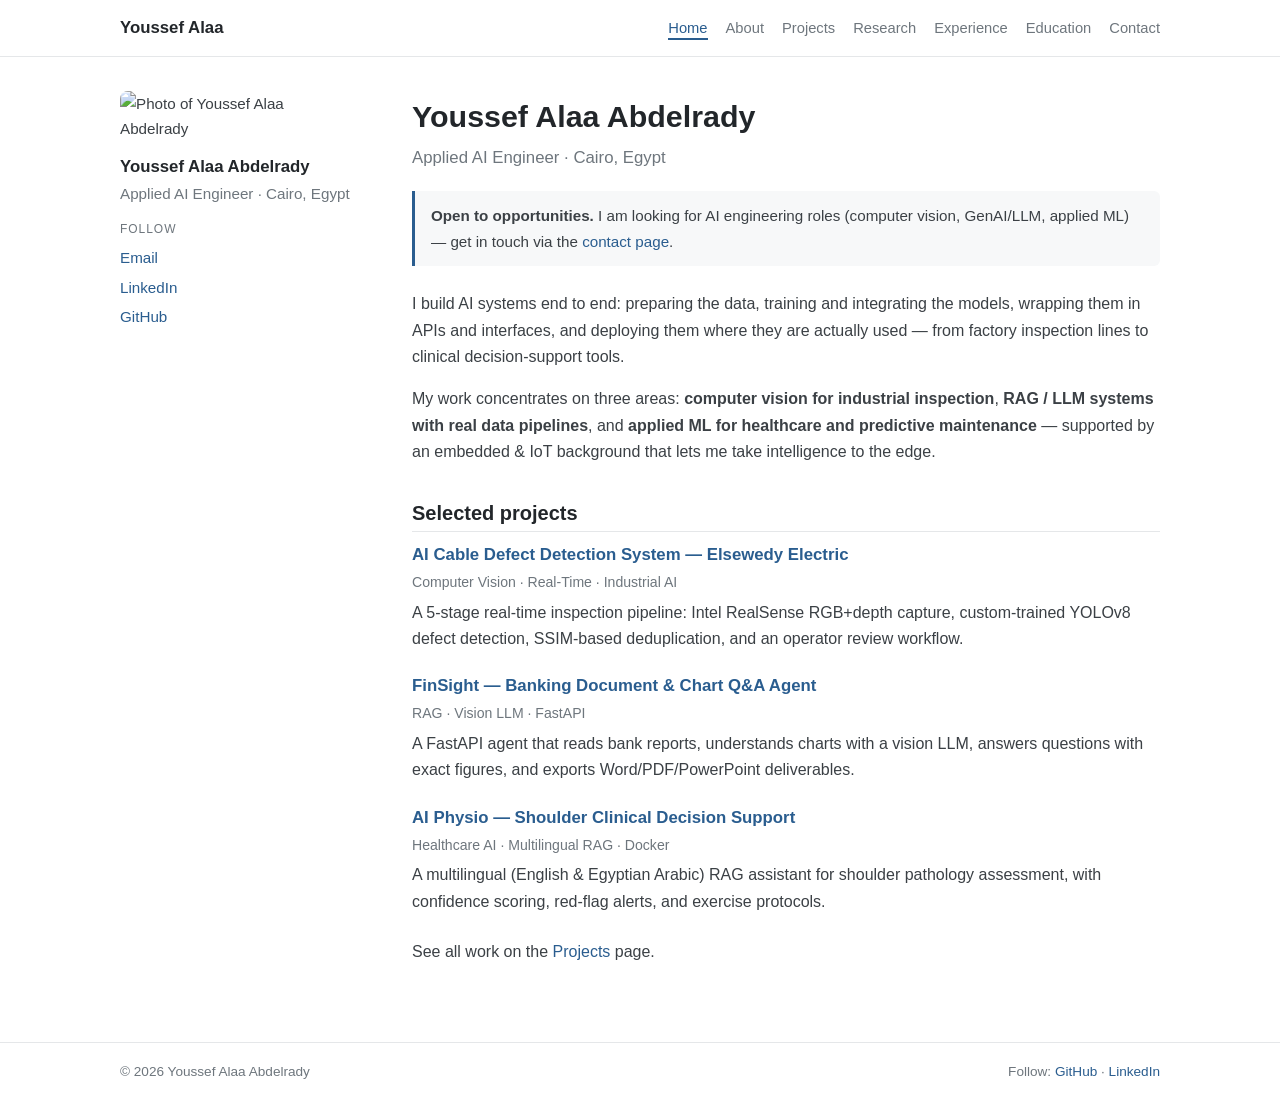
==== index.html @ a839d2cf "Initial personal website — academic-pages inspired layout Static site: masthead navigation, author s" ====
<!doctype html>
<html lang="en">
<head>
  <meta charset="utf-8">
  <meta name="viewport" content="width=device-width, initial-scale=1">
  <title>Youssef Alaa — Applied AI Engineer</title>
  <meta name="description" content="Youssef Alaa Abdelrady — Applied AI Engineer. Computer vision, RAG/LLM systems, and embedded AI.">
  <link rel="stylesheet" href="style.css">
  <link rel="icon" href="https://github.githubassets.com/favicons/favicon.svg">
  <script src="nav.js" defer></script>
</head>
<body>
  <header class="masthead">
    <div class="masthead-inner">
      <a class="site-name" href="index.html">Youssef Alaa</a>
      <button class="nav-toggle" aria-label="Toggle navigation">&#9776;</button>
      <nav id="site-nav" aria-label="Main navigation"></nav>
    </div>
  </header>

  <div class="wrapper">
    <aside class="sidebar" id="sidebar"></aside>
    <main>
      <!-- To edit the home page, change the text below. -->
      <h1>Youssef Alaa Abdelrady</h1>
      <p class="subtitle">Applied AI Engineer · Cairo, Egypt</p>

      <div class="news">
        <strong>Open to opportunities.</strong> I am looking for AI engineering roles
        (computer vision, GenAI/LLM, applied ML) — get in touch via the
        <a href="contact.html">contact page</a>.
      </div>

      <p>
        I build AI systems end to end: preparing the data, training and integrating the
        models, wrapping them in APIs and interfaces, and deploying them where they are
        actually used — from factory inspection lines to clinical decision-support tools.
      </p>
      <p>
        My work concentrates on three areas:
        <strong>computer vision for industrial inspection</strong>,
        <strong>RAG / LLM systems with real data pipelines</strong>, and
        <strong>applied ML for healthcare and predictive maintenance</strong> — supported
        by an embedded &amp; IoT background that lets me take intelligence to the edge.
      </p>

      <h2>Selected projects</h2>
      <div class="item">
        <h3><a href="https://github.com/Youssef-Al-eng/Smart-Cable-Inspection-System-ElSewedy-Defect-Detection">AI Cable Defect Detection System — Elsewedy Electric</a></h3>
        <p class="meta">Computer Vision · Real-Time · Industrial AI</p>
        <p>A 5-stage real-time inspection pipeline: Intel RealSense RGB+depth capture, custom-trained YOLOv8 defect detection, SSIM-based deduplication, and an operator review workflow.</p>
      </div>
      <div class="item">
        <h3><a href="https://github.com/Youssef-Al-eng/Banking-Rag-Agent">FinSight — Banking Document &amp; Chart Q&amp;A Agent</a></h3>
        <p class="meta">RAG · Vision LLM · FastAPI</p>
        <p>A FastAPI agent that reads bank reports, understands charts with a vision LLM, answers questions with exact figures, and exports Word/PDF/PowerPoint deliverables.</p>
      </div>
      <div class="item">
        <h3><a href="https://github.com/Youssef-Al-eng/AI-Physio-Shoulder-CDS">AI Physio — Shoulder Clinical Decision Support</a></h3>
        <p class="meta">Healthcare AI · Multilingual RAG · Docker</p>
        <p>A multilingual (English &amp; Egyptian Arabic) RAG assistant for shoulder pathology assessment, with confidence scoring, red-flag alerts, and exercise protocols.</p>
      </div>
      <p>See all work on the <a href="projects.html">Projects</a> page.</p>
    </main>
  </div>

  <footer id="footer"></footer>
</body>
</html>
---- style.css ----
/* ------------------------------------------------------------------
   Personal site of Youssef Alaa — academic-pages inspired style.
   Edit colors in :root below; layout rules follow.
------------------------------------------------------------------- */
:root{
  --text:#3b4045;
  --heading:#22262a;
  --muted:#6e767d;
  --accent:#2a5d8f;      /* link / active color */
  --border:#e5e7e9;
  --bg:#ffffff;
  --bg-soft:#f7f8f9;
  --max:1080px;
}
*{box-sizing:border-box}
html{scroll-behavior:smooth}
body{
  margin:0;background:var(--bg);color:var(--text);
  font:16px/1.65 -apple-system,BlinkMacSystemFont,"Segoe UI",Helvetica,Arial,sans-serif;
  -webkit-font-smoothing:antialiased;
}
a{color:var(--accent);text-decoration:none}
a:hover{text-decoration:underline}
h1,h2,h3{color:var(--heading);line-height:1.25;font-weight:700}
h1{font-size:1.9rem;margin:.2em 0 .4em}
h2{font-size:1.25rem;margin:2.2rem 0 .8rem;padding-bottom:.35rem;border-bottom:1px solid var(--border)}
h3{font-size:1.05rem;margin:1.6rem 0 .3rem}
p{margin:0 0 1rem}

/* Masthead / navigation ------------------------------------------- */
.masthead{border-bottom:1px solid var(--border);background:#fff;position:sticky;top:0;z-index:20}
.masthead-inner{
  max-width:var(--max);margin:0 auto;padding:14px 20px;
  display:flex;align-items:center;gap:16px;flex-wrap:wrap;
}
.site-name{font-weight:700;color:var(--heading);font-size:1.05rem}
.site-name:hover{text-decoration:none;color:var(--accent)}
.nav-toggle{
  display:none;margin-left:auto;background:none;border:1px solid var(--border);
  border-radius:6px;padding:5px 11px;font-size:1rem;color:var(--muted);cursor:pointer;
}
#site-nav{margin-left:auto}
#site-nav ul{list-style:none;display:flex;gap:18px;margin:0;padding:0;flex-wrap:wrap}
#site-nav a{font-size:.92rem;color:var(--muted)}
#site-nav a:hover{color:var(--heading);text-decoration:none}
#site-nav a.active{color:var(--accent);border-bottom:2px solid var(--accent);padding-bottom:2px}

/* Layout ----------------------------------------------------------- */
.wrapper{
  max-width:var(--max);margin:0 auto;padding:34px 20px 60px;
  display:grid;grid-template-columns:240px minmax(0,1fr);gap:52px;
}
.sidebar{font-size:.95rem}
.sidebar img.avatar{width:100%;max-width:180px;border-radius:8px;display:block;margin-bottom:12px}
.sidebar .name{font-weight:700;color:var(--heading);font-size:1.05rem}
.sidebar .role{color:var(--muted);margin-bottom:6px}
.sidebar .follow-label{font-size:.75rem;letter-spacing:.08em;text-transform:uppercase;color:var(--muted);margin:14px 0 6px}
.sidebar ul{list-style:none;margin:0;padding:0}
.sidebar li{margin:4px 0}

/* Main content ------------------------------------------------------ */
.subtitle{color:var(--muted);font-size:1.05rem;margin:-.2em 0 1.2em}
.news{
  background:var(--bg-soft);border-left:3px solid var(--accent);
  padding:12px 16px;border-radius:0 6px 6px 0;margin:0 0 1.6rem;font-size:.95rem;
}
.item{margin-bottom:1.5rem}
.item h3{margin-top:0}
.item .meta{color:var(--muted);font-size:.88rem;margin:0}
.item p{margin:.35rem 0}
.tags{color:var(--muted);font-size:.86rem}
table{width:100%;border-collapse:collapse;margin:1rem 0;font-size:.95rem}
th,td{text-align:left;padding:8px 10px;border-bottom:1px solid var(--border);vertical-align:top}
th{color:var(--heading);font-weight:600;border-bottom:2px solid var(--border)}
.btn{
  display:inline-block;border:1px solid var(--border);border-radius:6px;
  padding:7px 14px;color:var(--text);font-size:.92rem;margin:0 8px 8px 0;
}
.btn:hover{border-color:var(--accent);color:var(--accent);text-decoration:none}
ul.plain{padding-left:1.2rem;margin:0 0 1rem}

/* Footer ------------------------------------------------------------ */
footer{border-top:1px solid var(--border);color:var(--muted);font-size:.85rem}
.footer-inner{
  max-width:var(--max);margin:0 auto;padding:18px 20px;
  display:flex;justify-content:space-between;gap:12px;flex-wrap:wrap;
}

/* Mobile ------------------------------------------------------------ */
@media (max-width:820px){
  .wrapper{grid-template-columns:1fr;gap:28px;padding-top:24px}
  .sidebar{display:flex;gap:18px;align-items:flex-start;flex-wrap:wrap}
  .sidebar img.avatar{width:96px;margin:0}
  .sidebar .follow-label{margin-top:8px}
  .nav-toggle{display:inline-block}
  #site-nav{display:none;width:100%}
  #site-nav.open{display:block}
  #site-nav ul{flex-direction:column;gap:10px;padding:8px 0 4px}
}
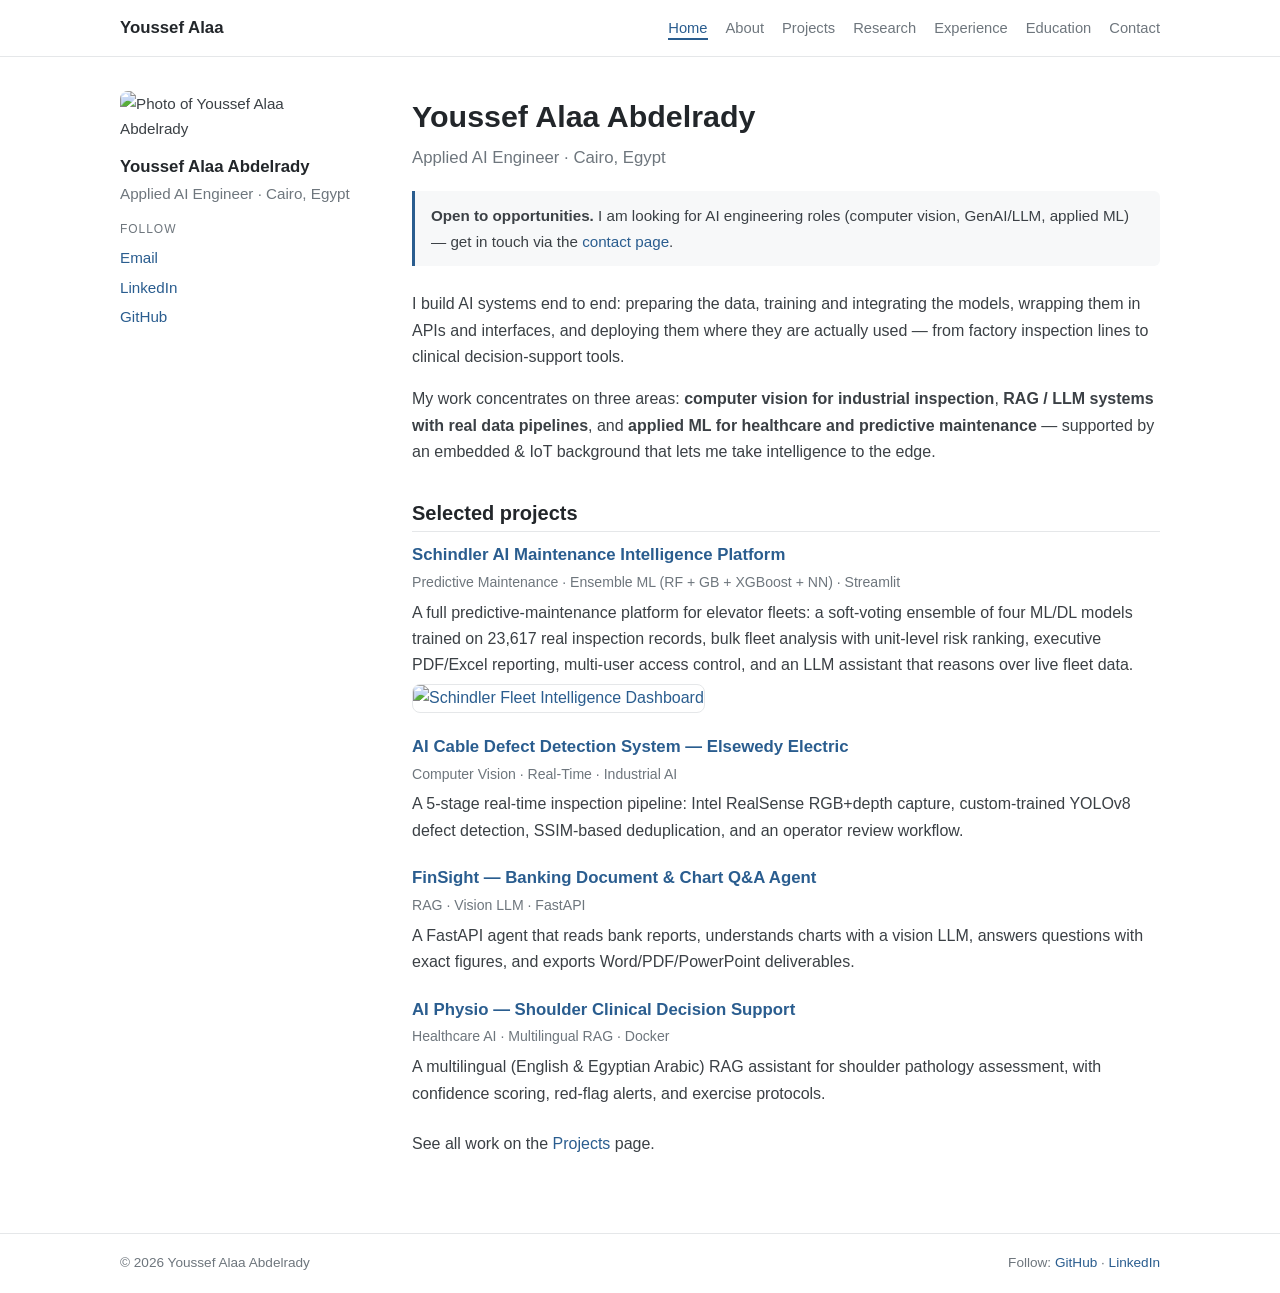
==== commit 6bd1a357: "Feature Schindler platform first on homepage with live screenshot" ====
--- a/index.html
+++ b/index.html
@@ -46,6 +46,20 @@
 
       <h2>Selected projects</h2>
       <div class="item">
+        <h3><a href="https://github.com/Youssef-Al-eng/Schindler-AI-Maintenance-Intelligence-Platform">Schindler AI Maintenance Intelligence Platform</a></h3>
+        <p class="meta">Predictive Maintenance · Ensemble ML (RF + GB + XGBoost + NN) · Streamlit</p>
+        <p>
+          A full predictive-maintenance platform for elevator fleets: a soft-voting ensemble of four
+          ML/DL models trained on 23,617 real inspection records, bulk fleet analysis with unit-level
+          risk ranking, executive PDF/Excel reporting, multi-user access control, and an LLM assistant
+          that reasons over live fleet data.
+        </p>
+        <a href="https://github.com/Youssef-Al-eng/Schindler-AI-Maintenance-Intelligence-Platform">
+          <img src="https://raw.githubusercontent.com/Youssef-Al-eng/Schindler-AI-Maintenance-Intelligence-Platform/main/screenshots/dashboard-final.png"
+               alt="Schindler Fleet Intelligence Dashboard" style="width:100%;border-radius:8px;border:1px solid #e5e7e9;">
+        </a>
+      </div>
+      <div class="item">
         <h3><a href="https://github.com/Youssef-Al-eng/Smart-Cable-Inspection-System-ElSewedy-Defect-Detection">AI Cable Defect Detection System — Elsewedy Electric</a></h3>
         <p class="meta">Computer Vision · Real-Time · Industrial AI</p>
         <p>A 5-stage real-time inspection pipeline: Intel RealSense RGB+depth capture, custom-trained YOLOv8 defect detection, SSIM-based deduplication, and an operator review workflow.</p>
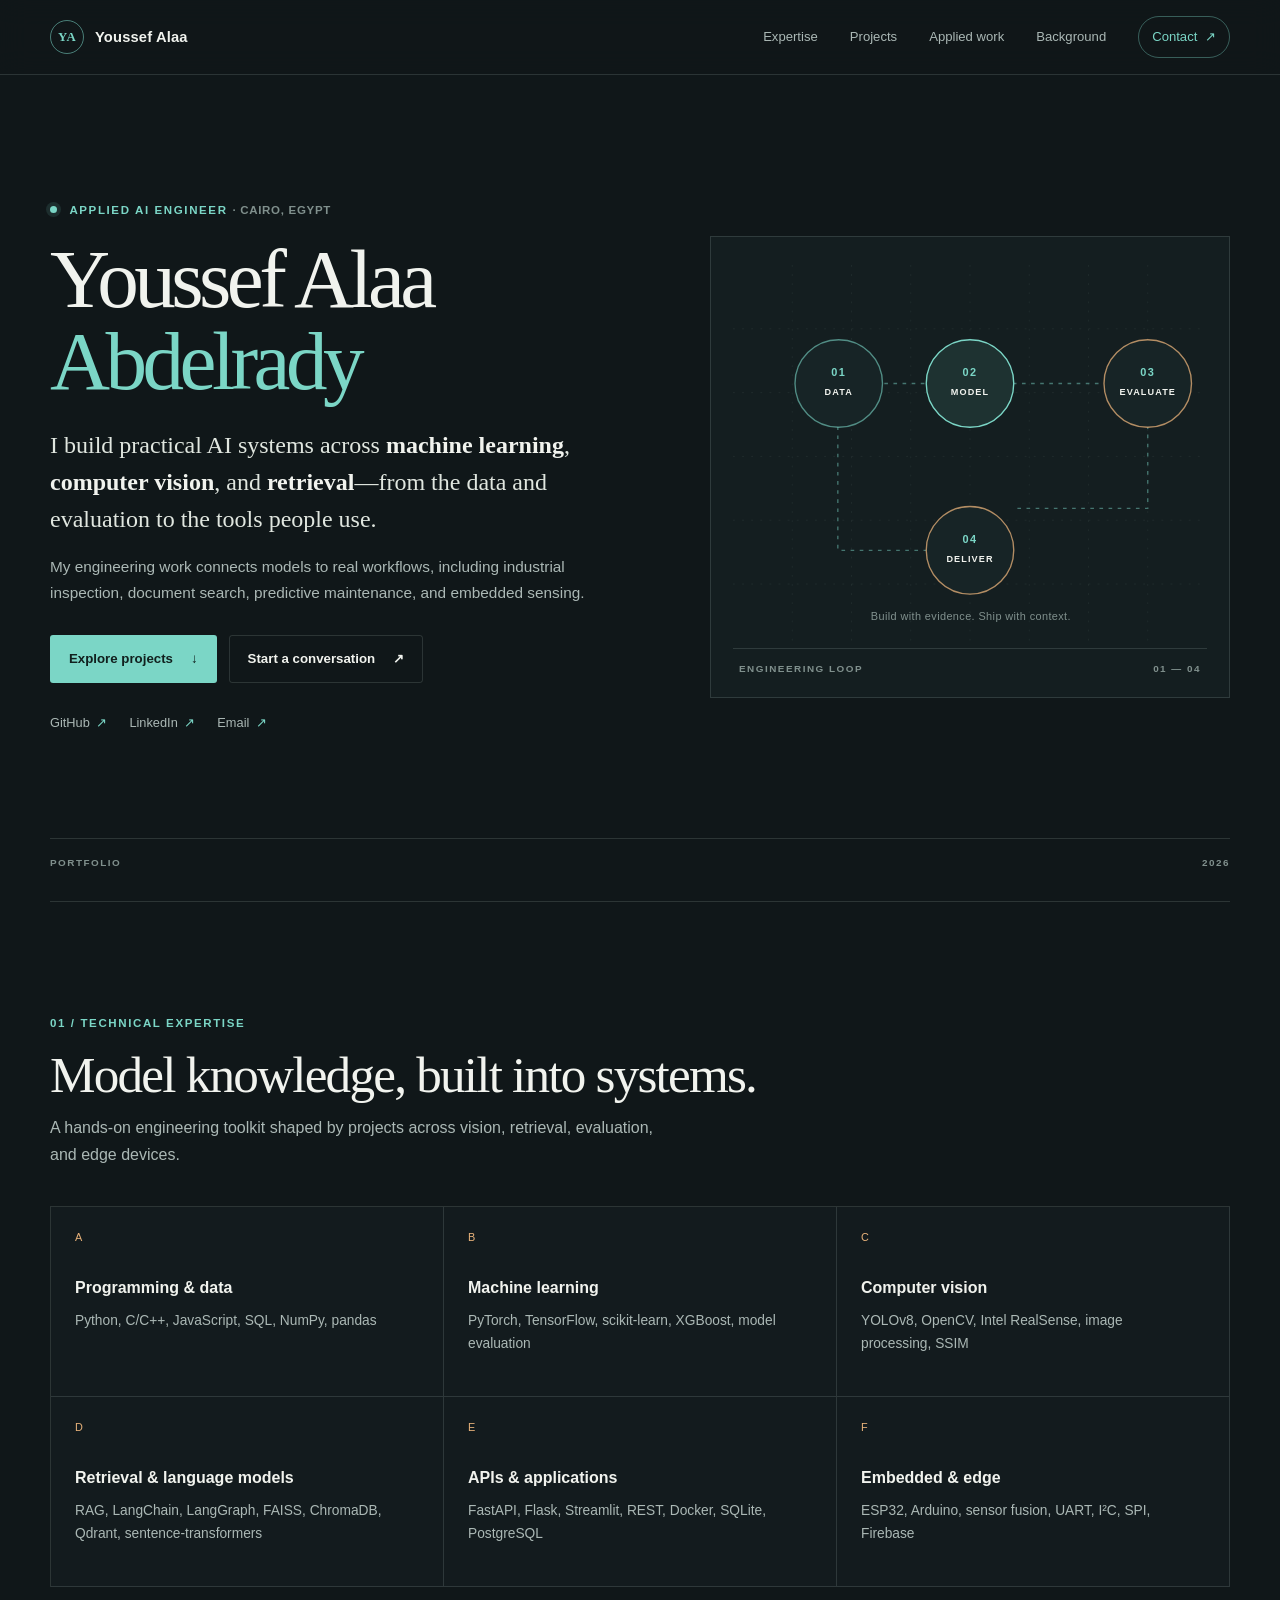
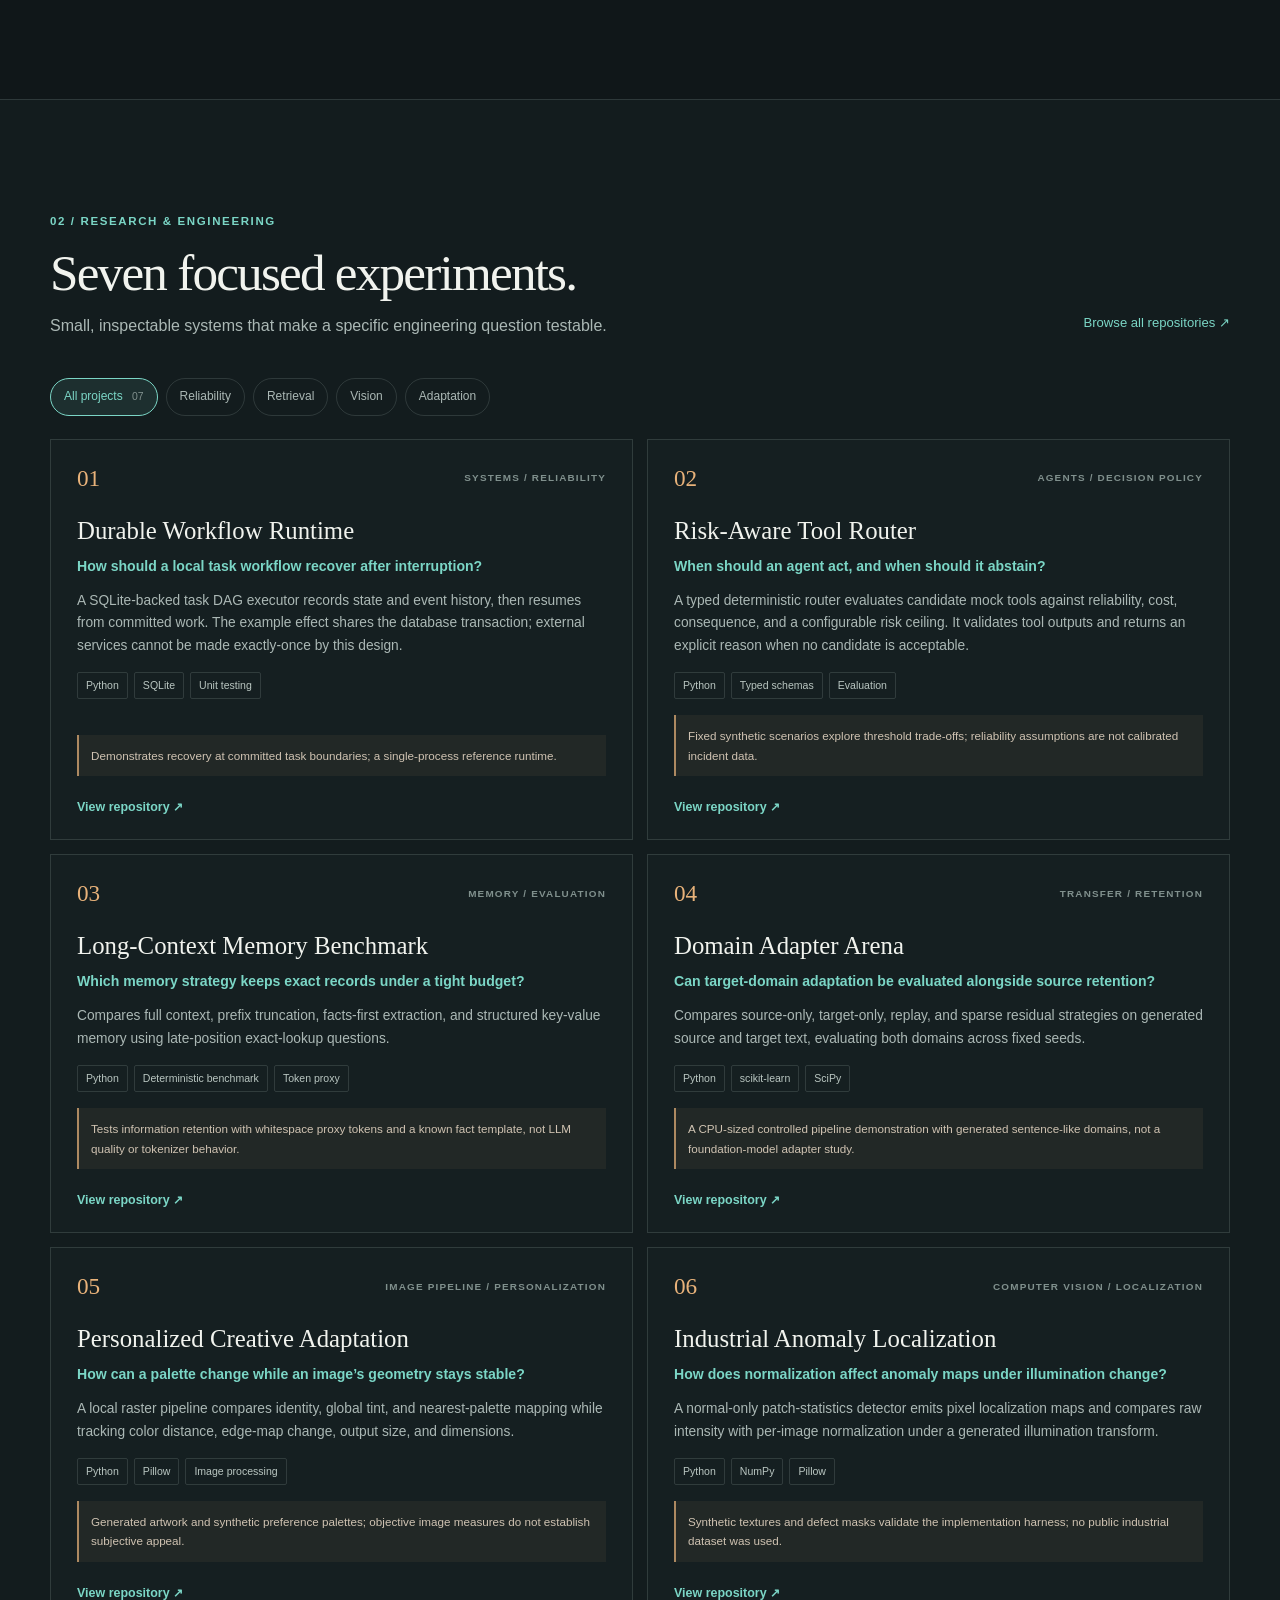
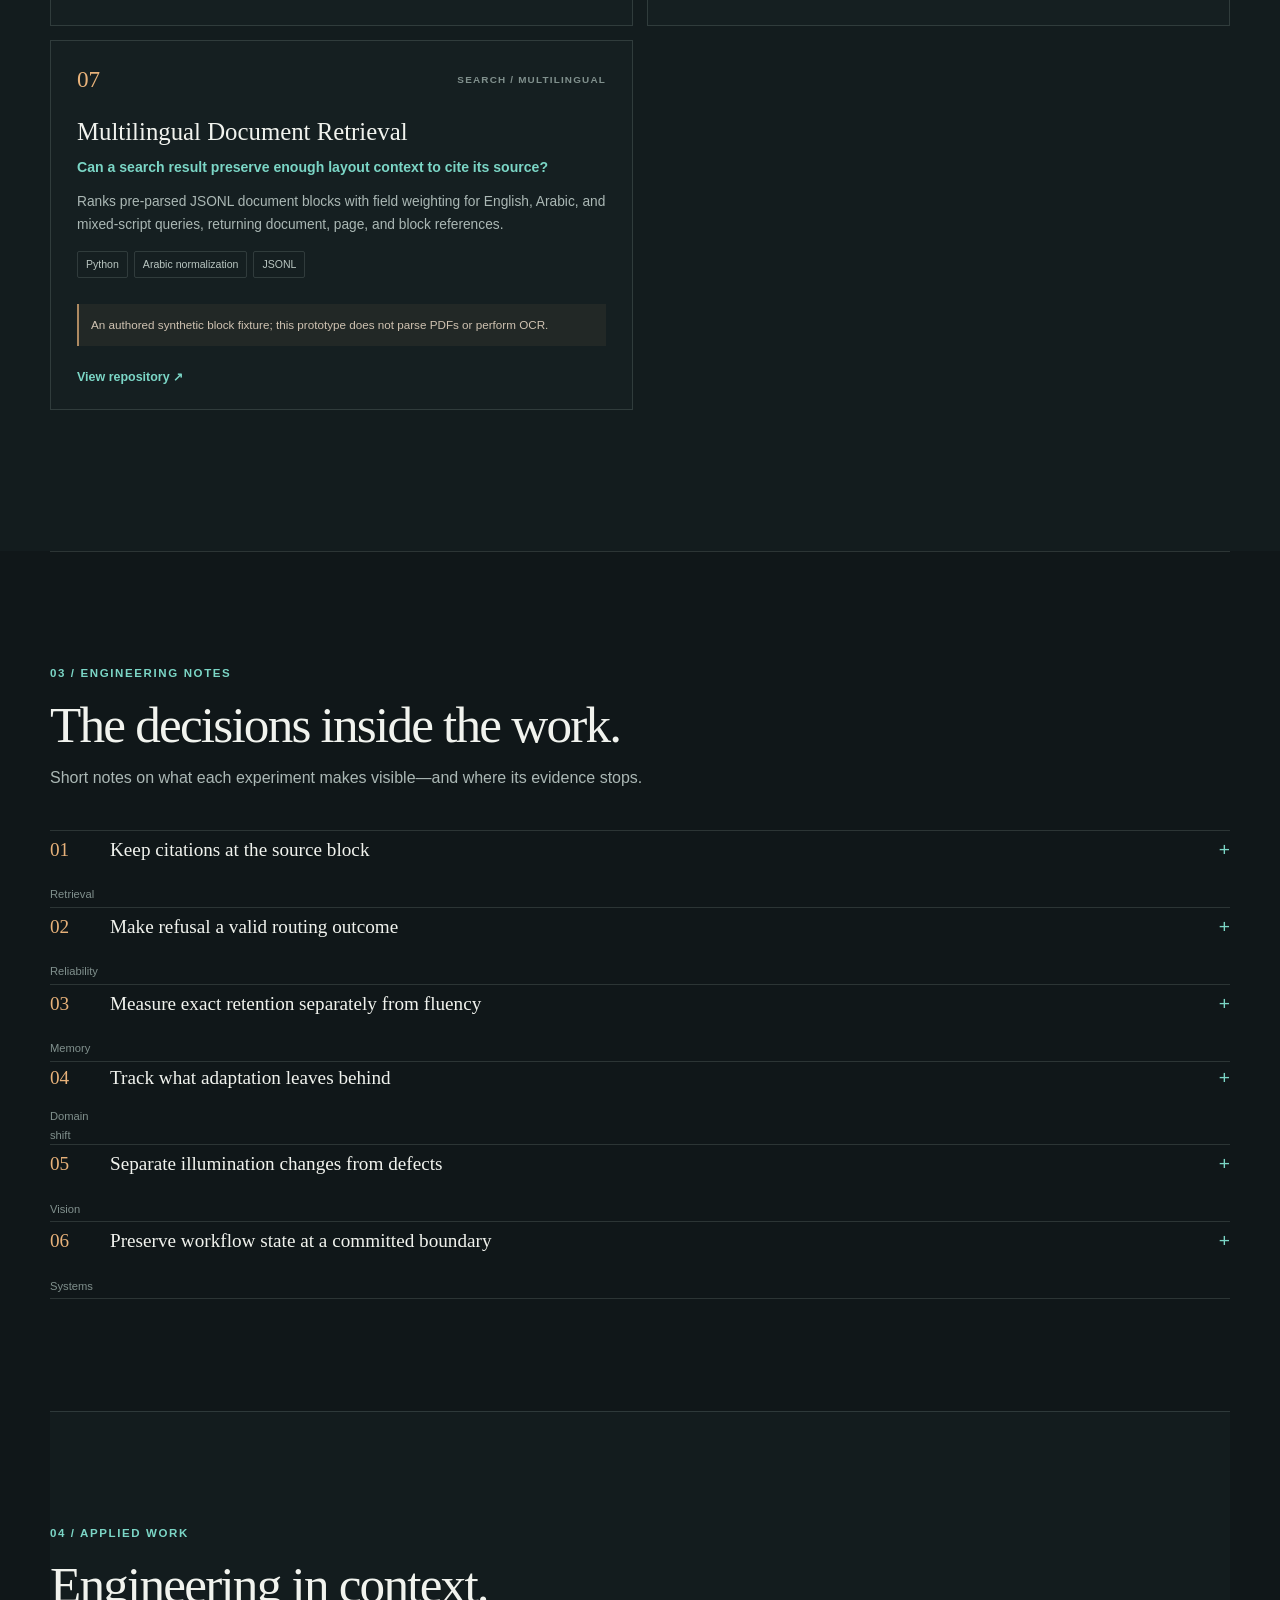
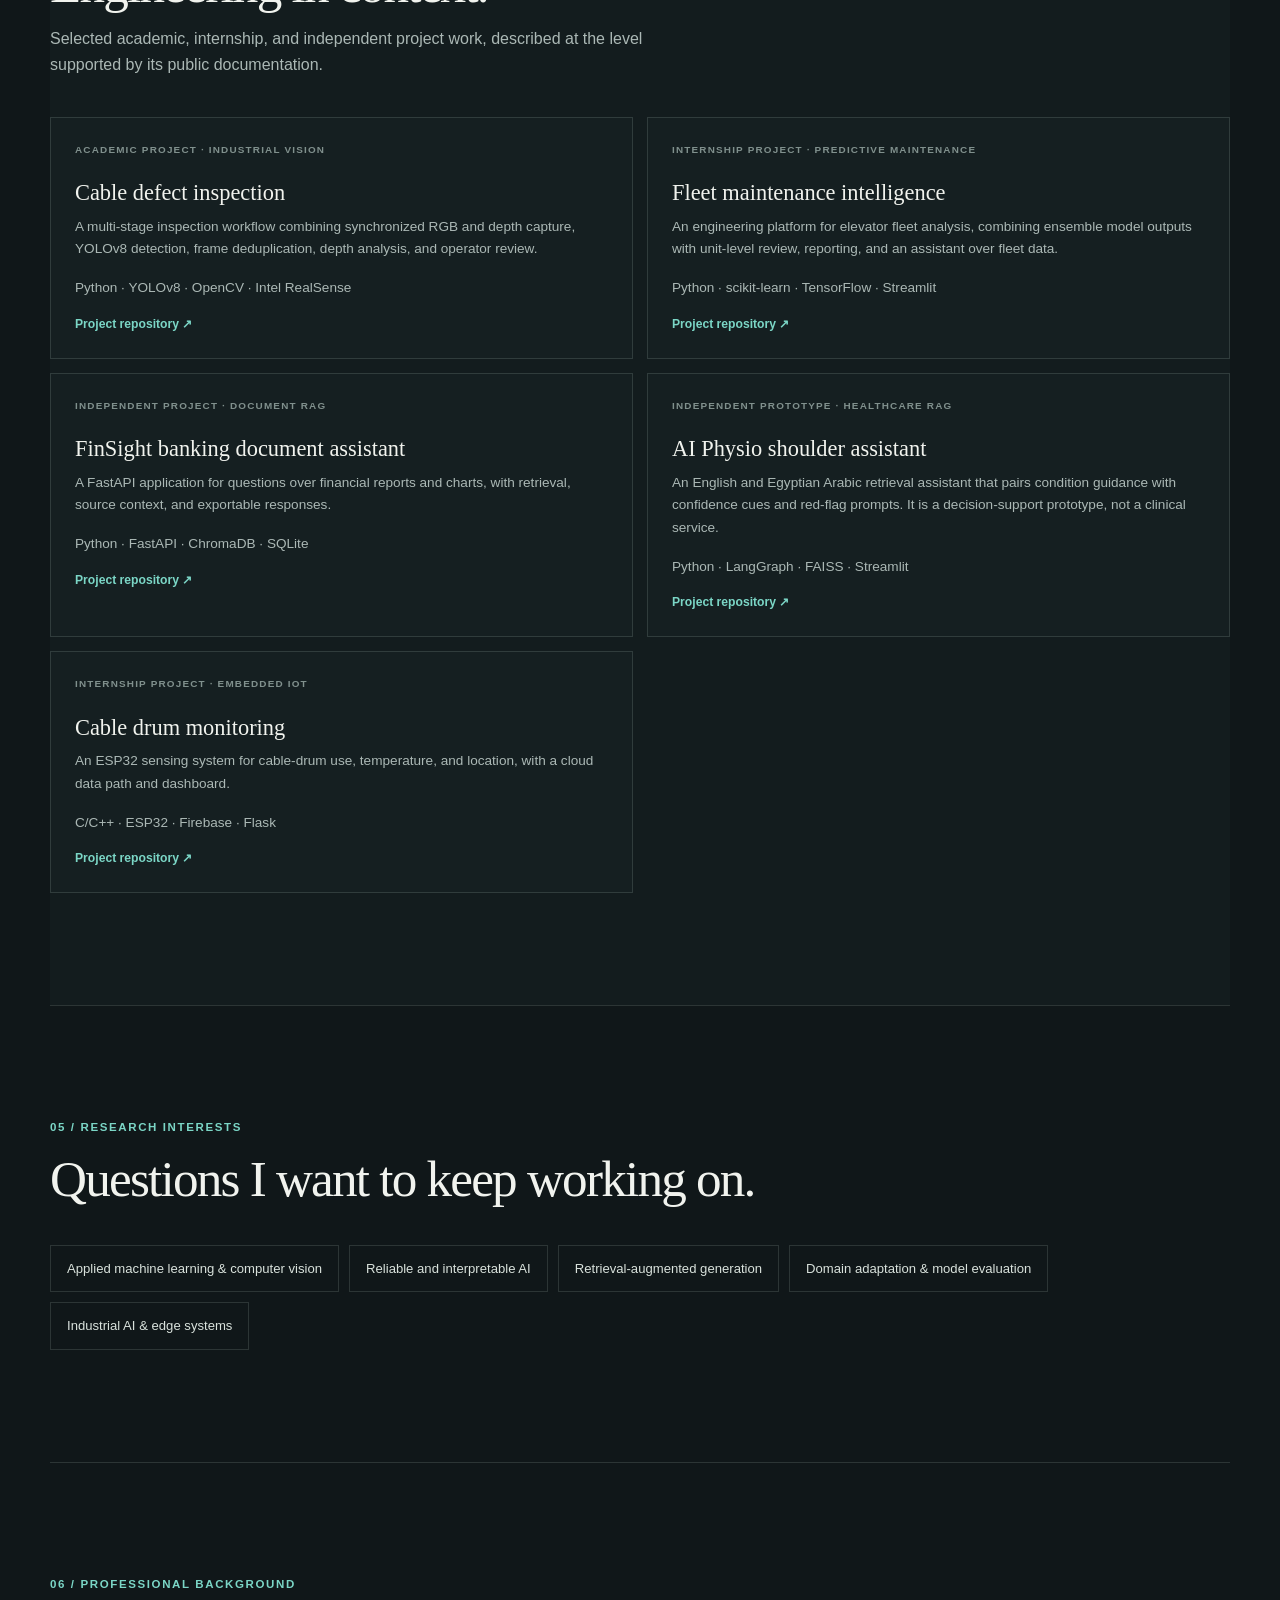
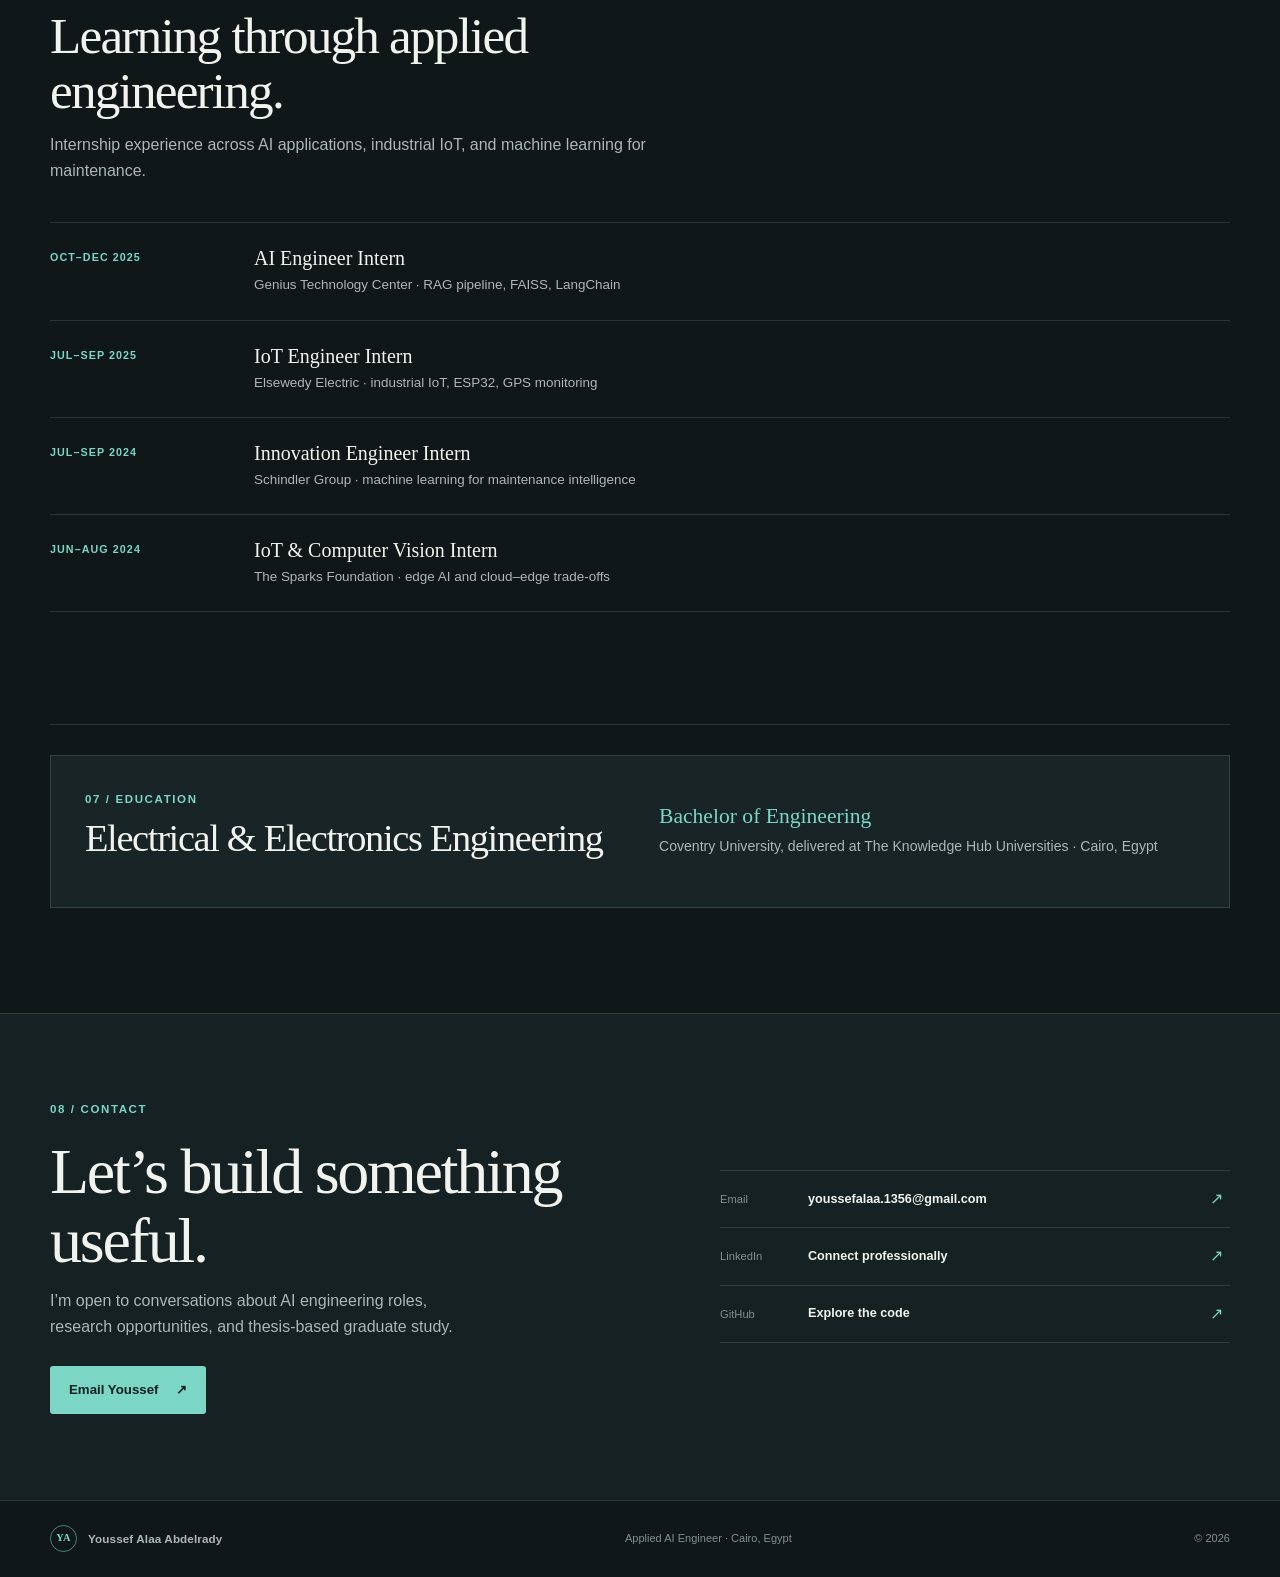
==== commit 27685600: "Build premium applied AI portfolio site" ====
--- a/index.html
+++ b/index.html
@@ -1,83 +1,151 @@
 <!doctype html>
-<html lang="en">
+<html lang="en" class="no-js">
 <head>
   <meta charset="utf-8">
   <meta name="viewport" content="width=device-width, initial-scale=1">
-  <title>Youssef Alaa — Applied AI Engineer</title>
-  <meta name="description" content="Youssef Alaa Abdelrady — Applied AI Engineer. Computer vision, RAG/LLM systems, and embedded AI.">
+  <meta name="theme-color" content="#101719">
+  <meta name="description" content="Youssef Alaa Abdelrady is an Applied AI Engineer working across machine learning, computer vision, retrieval systems, and practical AI engineering.">
+  <meta property="og:type" content="website">
+  <meta property="og:title" content="Youssef Alaa Abdelrady — Applied AI Engineer">
+  <meta property="og:description" content="Applied AI across computer vision, retrieval systems, machine learning, and engineering for real-world use.">
+  <meta property="og:url" content="https://youssef-al-eng.github.io/">
+  <meta property="og:site_name" content="Youssef Alaa Abdelrady">
+  <link rel="canonical" href="https://youssef-al-eng.github.io/">
+  <link rel="icon" href="favicon.svg" type="image/svg+xml">
+  <title>Youssef Alaa Abdelrady — Applied AI Engineer</title>
   <link rel="stylesheet" href="style.css">
-  <link rel="icon" href="https://github.githubassets.com/favicons/favicon.svg">
   <script src="nav.js" defer></script>
 </head>
 <body>
-  <header class="masthead">
-    <div class="masthead-inner">
-      <a class="site-name" href="index.html">Youssef Alaa</a>
-      <button class="nav-toggle" aria-label="Toggle navigation">&#9776;</button>
-      <nav id="site-nav" aria-label="Main navigation"></nav>
+  <a class="skip-link" href="#main">Skip to content</a>
+  <header class="site-header">
+    <div class="header-inner">
+      <a class="wordmark" href="#home" aria-label="Youssef Alaa Abdelrady, home"><span class="wordmark-mark" aria-hidden="true">YA</span><span>Youssef Alaa</span></a>
+      <button class="nav-toggle" type="button" aria-label="Open navigation" aria-expanded="false" aria-controls="site-nav"><span></span><span></span></button>
+      <nav class="site-nav" id="site-nav" aria-label="Main navigation">
+        <a href="#expertise">Expertise</a><a href="#projects">Projects</a><a href="#applied-work">Applied work</a><a href="#experience">Background</a><a class="nav-contact" href="#contact">Contact <span aria-hidden="true">↗</span></a>
+      </nav>
     </div>
   </header>
 
-  <div class="wrapper">
-    <aside class="sidebar" id="sidebar"></aside>
-    <main>
-      <!-- To edit the home page, change the text below. -->
-      <h1>Youssef Alaa Abdelrady</h1>
-      <p class="subtitle">Applied AI Engineer · Cairo, Egypt</p>
+  <main id="main">
+    <section class="hero section-shell" id="home" aria-labelledby="hero-title">
+      <div class="hero-copy">
+        <p class="eyebrow"><span class="status-dot" aria-hidden="true"></span> Applied AI Engineer <span class="eyebrow-location">· Cairo, Egypt</span></p>
+        <h1 id="hero-title">Youssef Alaa <span>Abdelrady</span></h1>
+        <p class="hero-lede">I build practical AI systems across <strong>machine learning</strong>, <strong>computer vision</strong>, and <strong>retrieval</strong>—from the data and evaluation to the tools people use.</p>
+        <p class="hero-support">My engineering work connects models to real workflows, including industrial inspection, document search, predictive maintenance, and embedded sensing.</p>
+        <div class="hero-actions"><a class="button button-primary" href="#projects">Explore projects <span aria-hidden="true">↓</span></a><a class="button button-quiet" href="mailto:youssefalaa.1356@gmail.com">Start a conversation <span aria-hidden="true">↗</span></a></div>
+        <div class="social-links" aria-label="Professional links"><a href="https://github.com/Youssef-Al-eng" target="_blank" rel="noopener noreferrer">GitHub <span aria-hidden="true">↗</span></a><a href="https://www.linkedin.com/in/youssef-alaa-334581406/" target="_blank" rel="noopener noreferrer">LinkedIn <span aria-hidden="true">↗</span></a><a href="mailto:youssefalaa.1356@gmail.com">Email <span aria-hidden="true">↗</span></a></div>
+      </div>
+      <div class="hero-visual" aria-label="A practical AI engineering workflow from data through models and evaluation to deployment">
+        <svg class="systems-diagram" viewBox="0 0 520 420" role="img" aria-labelledby="diagram-title diagram-desc">
+          <title id="diagram-title">From data to deployed systems</title>
+          <desc id="diagram-desc">Four connected stages: data, model, evaluation, and delivery, with a feedback loop from evaluation to data.</desc>
+          <path class="diagram-grid" d="M0 70H520M0 140H520M0 210H520M0 280H520M0 350H520M65 0V420M130 0V420M195 0V420M260 0V420M325 0V420M390 0V420M455 0V420" />
+          <path class="diagram-line" d="M116 130H215M307 130H406M455 176V267H307M213 313H115V176" />
+          <circle class="diagram-node node-one" cx="116" cy="130" r="48"/><circle class="diagram-node node-two" cx="260" cy="130" r="48"/><circle class="diagram-node node-three" cx="455" cy="130" r="48"/><circle class="diagram-node node-four" cx="260" cy="313" r="48"/>
+          <text class="diagram-index" x="116" y="122">01</text><text class="diagram-label" x="116" y="143">DATA</text>
+          <text class="diagram-index" x="260" y="122">02</text><text class="diagram-label" x="260" y="143">MODEL</text>
+          <text class="diagram-index" x="455" y="122">03</text><text class="diagram-label" x="455" y="143">EVALUATE</text>
+          <text class="diagram-index" x="260" y="305">04</text><text class="diagram-label" x="260" y="326">DELIVER</text>
+          <text class="diagram-note" x="261" y="390" text-anchor="middle">Build with evidence. Ship with context.</text>
+        </svg>
+        <div class="visual-caption"><span>ENGINEERING LOOP</span><span>01 — 04</span></div>
+      </div>
+      <div class="hero-index" aria-hidden="true"><span>PORTFOLIO</span><span>2026</span></div>
+    </section>
 
-      <div class="news">
-        <strong>Open to opportunities.</strong> I am looking for AI engineering roles
-        (computer vision, GenAI/LLM, applied ML) — get in touch via the
-        <a href="contact.html">contact page</a>.
+    <section class="section-shell section-block" id="expertise" aria-labelledby="expertise-title">
+      <div class="section-heading"><p class="eyebrow">01 / Technical expertise</p><h2 id="expertise-title">Model knowledge, built into systems.</h2><p class="section-intro">A hands-on engineering toolkit shaped by projects across vision, retrieval, evaluation, and edge devices.</p></div>
+      <div class="expertise-grid">
+        <article class="expertise-card"><span class="card-index">A</span><h3>Programming &amp; data</h3><p>Python, C/C++, JavaScript, SQL, NumPy, pandas</p></article>
+        <article class="expertise-card"><span class="card-index">B</span><h3>Machine learning</h3><p>PyTorch, TensorFlow, scikit-learn, XGBoost, model evaluation</p></article>
+        <article class="expertise-card"><span class="card-index">C</span><h3>Computer vision</h3><p>YOLOv8, OpenCV, Intel RealSense, image processing, SSIM</p></article>
+        <article class="expertise-card"><span class="card-index">D</span><h3>Retrieval &amp; language models</h3><p>RAG, LangChain, LangGraph, FAISS, ChromaDB, Qdrant, sentence-transformers</p></article>
+        <article class="expertise-card"><span class="card-index">E</span><h3>APIs &amp; applications</h3><p>FastAPI, Flask, Streamlit, REST, Docker, SQLite, PostgreSQL</p></article>
+        <article class="expertise-card"><span class="card-index">F</span><h3>Embedded &amp; edge</h3><p>ESP32, Arduino, sensor fusion, UART, I²C, SPI, Firebase</p></article>
       </div>
+    </section>
 
-      <p>
-        I build AI systems end to end: preparing the data, training and integrating the
-        models, wrapping them in APIs and interfaces, and deploying them where they are
-        actually used — from factory inspection lines to clinical decision-support tools.
-      </p>
-      <p>
-        My work concentrates on three areas:
-        <strong>computer vision for industrial inspection</strong>,
-        <strong>RAG / LLM systems with real data pipelines</strong>, and
-        <strong>applied ML for healthcare and predictive maintenance</strong> — supported
-        by an embedded &amp; IoT background that lets me take intelligence to the edge.
-      </p>
+    <section class="section-shell section-block projects-section" id="projects" aria-labelledby="projects-title">
+      <div class="section-heading section-heading-row"><div><p class="eyebrow">02 / Research &amp; engineering</p><h2 id="projects-title">Seven focused experiments.</h2><p class="section-intro">Small, inspectable systems that make a specific engineering question testable.</p></div><a class="text-link" href="https://github.com/Youssef-Al-eng?tab=repositories" target="_blank" rel="noopener noreferrer">Browse all repositories <span aria-hidden="true">↗</span></a></div>
+      <div class="project-filters" role="group" aria-label="Filter research projects">
+        <button type="button" data-filter="all" aria-pressed="true">All projects <span>07</span></button><button type="button" data-filter="reliability" aria-pressed="false">Reliability</button><button type="button" data-filter="retrieval" aria-pressed="false">Retrieval</button><button type="button" data-filter="vision" aria-pressed="false">Vision</button><button type="button" data-filter="adaptation" aria-pressed="false">Adaptation</button>
+      </div>
+      <div class="project-grid">
+        <article class="project-card" data-category="reliability">
+          <div class="project-topline"><span class="project-number">01</span><span class="project-type">SYSTEMS / RELIABILITY</span></div><h3>Durable Workflow Runtime</h3><p class="project-question">How should a local task workflow recover after interruption?</p><p>A SQLite-backed task DAG executor records state and event history, then resumes from committed work. The example effect shares the database transaction; external services cannot be made exactly-once by this design.</p><div class="tag-list"><span>Python</span><span>SQLite</span><span>Unit testing</span></div><p class="evidence-note">Demonstrates recovery at committed task boundaries; a single-process reference runtime.</p><a class="project-link" href="https://github.com/Youssef-Al-eng/durable-workflow-runtime" target="_blank" rel="noopener noreferrer">View repository <span aria-hidden="true">↗</span></a>
+        </article>
+        <article class="project-card" data-category="reliability">
+          <div class="project-topline"><span class="project-number">02</span><span class="project-type">AGENTS / DECISION POLICY</span></div><h3>Risk-Aware Tool Router</h3><p class="project-question">When should an agent act, and when should it abstain?</p><p>A typed deterministic router evaluates candidate mock tools against reliability, cost, consequence, and a configurable risk ceiling. It validates tool outputs and returns an explicit reason when no candidate is acceptable.</p><div class="tag-list"><span>Python</span><span>Typed schemas</span><span>Evaluation</span></div><p class="evidence-note">Fixed synthetic scenarios explore threshold trade-offs; reliability assumptions are not calibrated incident data.</p><a class="project-link" href="https://github.com/Youssef-Al-eng/risk-aware-tool-router" target="_blank" rel="noopener noreferrer">View repository <span aria-hidden="true">↗</span></a>
+        </article>
+        <article class="project-card" data-category="retrieval">
+          <div class="project-topline"><span class="project-number">03</span><span class="project-type">MEMORY / EVALUATION</span></div><h3>Long-Context Memory Benchmark</h3><p class="project-question">Which memory strategy keeps exact records under a tight budget?</p><p>Compares full context, prefix truncation, facts-first extraction, and structured key-value memory using late-position exact-lookup questions.</p><div class="tag-list"><span>Python</span><span>Deterministic benchmark</span><span>Token proxy</span></div><p class="evidence-note">Tests information retention with whitespace proxy tokens and a known fact template, not LLM quality or tokenizer behavior.</p><a class="project-link" href="https://github.com/Youssef-Al-eng/long-context-memory-benchmark" target="_blank" rel="noopener noreferrer">View repository <span aria-hidden="true">↗</span></a>
+        </article>
+        <article class="project-card" data-category="adaptation">
+          <div class="project-topline"><span class="project-number">04</span><span class="project-type">TRANSFER / RETENTION</span></div><h3>Domain Adapter Arena</h3><p class="project-question">Can target-domain adaptation be evaluated alongside source retention?</p><p>Compares source-only, target-only, replay, and sparse residual strategies on generated source and target text, evaluating both domains across fixed seeds.</p><div class="tag-list"><span>Python</span><span>scikit-learn</span><span>SciPy</span></div><p class="evidence-note">A CPU-sized controlled pipeline demonstration with generated sentence-like domains, not a foundation-model adapter study.</p><a class="project-link" href="https://github.com/Youssef-Al-eng/domain-adapter-arena" target="_blank" rel="noopener noreferrer">View repository <span aria-hidden="true">↗</span></a>
+        </article>
+        <article class="project-card" data-category="vision adaptation">
+          <div class="project-topline"><span class="project-number">05</span><span class="project-type">IMAGE PIPELINE / PERSONALIZATION</span></div><h3>Personalized Creative Adaptation</h3><p class="project-question">How can a palette change while an image’s geometry stays stable?</p><p>A local raster pipeline compares identity, global tint, and nearest-palette mapping while tracking color distance, edge-map change, output size, and dimensions.</p><div class="tag-list"><span>Python</span><span>Pillow</span><span>Image processing</span></div><p class="evidence-note">Generated artwork and synthetic preference palettes; objective image measures do not establish subjective appeal.</p><a class="project-link" href="https://github.com/Youssef-Al-eng/personalized-creative-adaptation" target="_blank" rel="noopener noreferrer">View repository <span aria-hidden="true">↗</span></a>
+        </article>
+        <article class="project-card" data-category="vision">
+          <div class="project-topline"><span class="project-number">06</span><span class="project-type">COMPUTER VISION / LOCALIZATION</span></div><h3>Industrial Anomaly Localization</h3><p class="project-question">How does normalization affect anomaly maps under illumination change?</p><p>A normal-only patch-statistics detector emits pixel localization maps and compares raw intensity with per-image normalization under a generated illumination transform.</p><div class="tag-list"><span>Python</span><span>NumPy</span><span>Pillow</span></div><p class="evidence-note">Synthetic textures and defect masks validate the implementation harness; no public industrial dataset was used.</p><a class="project-link" href="https://github.com/Youssef-Al-eng/industrial-anomaly-localization" target="_blank" rel="noopener noreferrer">View repository <span aria-hidden="true">↗</span></a>
+        </article>
+        <article class="project-card" data-category="retrieval">
+          <div class="project-topline"><span class="project-number">07</span><span class="project-type">SEARCH / MULTILINGUAL</span></div><h3>Multilingual Document Retrieval</h3><p class="project-question">Can a search result preserve enough layout context to cite its source?</p><p>Ranks pre-parsed JSONL document blocks with field weighting for English, Arabic, and mixed-script queries, returning document, page, and block references.</p><div class="tag-list"><span>Python</span><span>Arabic normalization</span><span>JSONL</span></div><p class="evidence-note">An authored synthetic block fixture; this prototype does not parse PDFs or perform OCR.</p><a class="project-link" href="https://github.com/Youssef-Al-eng/multilingual-document-retrieval" target="_blank" rel="noopener noreferrer">View repository <span aria-hidden="true">↗</span></a>
+        </article>
+      </div>
+      <p class="filter-status" aria-live="polite" aria-atomic="true"></p>
+    </section>
 
-      <h2>Selected projects</h2>
-      <div class="item">
-        <h3><a href="https://github.com/Youssef-Al-eng/Schindler-AI-Maintenance-Intelligence-Platform">Schindler AI Maintenance Intelligence Platform</a></h3>
-        <p class="meta">Predictive Maintenance · Ensemble ML (RF + GB + XGBoost + NN) · Streamlit</p>
-        <p>
-          A full predictive-maintenance platform for elevator fleets: a soft-voting ensemble of four
-          ML/DL models trained on 23,617 real inspection records, bulk fleet analysis with unit-level
-          risk ranking, executive PDF/Excel reporting, multi-user access control, and an LLM assistant
-          that reasons over live fleet data.
-        </p>
-        <a href="https://github.com/Youssef-Al-eng/Schindler-AI-Maintenance-Intelligence-Platform">
-          <img src="https://raw.githubusercontent.com/Youssef-Al-eng/Schindler-AI-Maintenance-Intelligence-Platform/main/screenshots/dashboard-final.png"
-               alt="Schindler Fleet Intelligence Dashboard" style="width:100%;border-radius:8px;border:1px solid #e5e7e9;">
-        </a>
+    <section class="section-shell section-block deep-dive-section" id="deep-dives" aria-labelledby="deep-dives-title">
+      <div class="section-heading"><p class="eyebrow">03 / Engineering notes</p><h2 id="deep-dives-title">The decisions inside the work.</h2><p class="section-intro">Short notes on what each experiment makes visible—and where its evidence stops.</p></div>
+      <div class="deep-dive-list">
+        <details><summary><span>01</span><strong>Keep citations at the source block</strong><span class="summary-domain">Retrieval</span></summary><p>Multilingual Document Retrieval returns document, page, and block identifiers from pre-parsed content. Keeping the citation attached to the retrieved unit makes the answer easier to inspect; it does not prove broad retrieval quality or replace document parsing and OCR.</p></details>
+        <details><summary><span>02</span><strong>Make refusal a valid routing outcome</strong><span class="summary-domain">Reliability</span></summary><p>The Risk-Aware Tool Router applies an explicit ceiling to candidate tool risk and can abstain with a reason. This makes the policy observable and testable, while the synthetic scenario assumptions remain a clear limit on what the evaluation can claim.</p></details>
+        <details><summary><span>03</span><strong>Measure exact retention separately from fluency</strong><span class="summary-domain">Memory</span></summary><p>The Long-Context Memory Benchmark asks whether exact records survive a compression budget. Its whitespace-token proxy and known fact template are useful for isolating retention mechanics, not for predicting how an LLM summarizes or answers.</p></details>
+        <details><summary><span>04</span><strong>Track what adaptation leaves behind</strong><span class="summary-domain">Domain shift</span></summary><p>Domain Adapter Arena measures source and target test sets together. The pairing makes source retention visible beside target adaptation in its generated text domains, without implying generalization to licensed corpora or large pretrained models.</p></details>
+        <details><summary><span>05</span><strong>Separate illumination changes from defects</strong><span class="summary-domain">Vision</span></summary><p>Industrial Anomaly Localization compares raw pixel statistics with per-image normalization after a generated global illumination transform. Pixel maps expose where the detector responds, while synthetic imagery keeps the result at implementation-demonstration scope.</p></details>
+        <details><summary><span>06</span><strong>Preserve workflow state at a committed boundary</strong><span class="summary-domain">Systems</span></summary><p>Durable Workflow Runtime stores task state and append-only events in SQLite, then resumes without repeating recorded local effects. An arbitrary external side effect cannot share that transaction, so the implementation avoids claiming exactly-once behavior for external services.</p></details>
       </div>
-      <div class="item">
-        <h3><a href="https://github.com/Youssef-Al-eng/Smart-Cable-Inspection-System-ElSewedy-Defect-Detection">AI Cable Defect Detection System — Elsewedy Electric</a></h3>
-        <p class="meta">Computer Vision · Real-Time · Industrial AI</p>
-        <p>A 5-stage real-time inspection pipeline: Intel RealSense RGB+depth capture, custom-trained YOLOv8 defect detection, SSIM-based deduplication, and an operator review workflow.</p>
+    </section>
+
+    <section class="section-shell section-block applied-section" id="applied-work" aria-labelledby="applied-title">
+      <div class="section-heading section-heading-row"><div><p class="eyebrow">04 / Applied work</p><h2 id="applied-title">Engineering in context.</h2><p class="section-intro">Selected academic, internship, and independent project work, described at the level supported by its public documentation.</p></div></div>
+      <div class="applied-grid">
+        <article class="applied-card"><p class="work-label">ACADEMIC PROJECT · INDUSTRIAL VISION</p><h3>Cable defect inspection</h3><p>A multi-stage inspection workflow combining synchronized RGB and depth capture, YOLOv8 detection, frame deduplication, depth analysis, and operator review.</p><p class="tags">Python · YOLOv8 · OpenCV · Intel RealSense</p><a href="https://github.com/Youssef-Al-eng/Smart-Cable-Inspection-System-ElSewedy-Defect-Detection" target="_blank" rel="noopener noreferrer">Project repository ↗</a></article>
+        <article class="applied-card"><p class="work-label">INTERNSHIP PROJECT · PREDICTIVE MAINTENANCE</p><h3>Fleet maintenance intelligence</h3><p>An engineering platform for elevator fleet analysis, combining ensemble model outputs with unit-level review, reporting, and an assistant over fleet data.</p><p class="tags">Python · scikit-learn · TensorFlow · Streamlit</p><a href="https://github.com/Youssef-Al-eng/Schindler-AI-Maintenance-Intelligence-Platform" target="_blank" rel="noopener noreferrer">Project repository ↗</a></article>
+        <article class="applied-card"><p class="work-label">INDEPENDENT PROJECT · DOCUMENT RAG</p><h3>FinSight banking document assistant</h3><p>A FastAPI application for questions over financial reports and charts, with retrieval, source context, and exportable responses.</p><p class="tags">Python · FastAPI · ChromaDB · SQLite</p><a href="https://github.com/Youssef-Al-eng/Banking-Rag-Agent" target="_blank" rel="noopener noreferrer">Project repository ↗</a></article>
+        <article class="applied-card"><p class="work-label">INDEPENDENT PROTOTYPE · HEALTHCARE RAG</p><h3>AI Physio shoulder assistant</h3><p>An English and Egyptian Arabic retrieval assistant that pairs condition guidance with confidence cues and red-flag prompts. It is a decision-support prototype, not a clinical service.</p><p class="tags">Python · LangGraph · FAISS · Streamlit</p><a href="https://github.com/Youssef-Al-eng/AI-Physio-Shoulder-CDS" target="_blank" rel="noopener noreferrer">Project repository ↗</a></article>
+        <article class="applied-card"><p class="work-label">INTERNSHIP PROJECT · EMBEDDED IOT</p><h3>Cable drum monitoring</h3><p>An ESP32 sensing system for cable-drum use, temperature, and location, with a cloud data path and dashboard.</p><p class="tags">C/C++ · ESP32 · Firebase · Flask</p><a href="https://github.com/Youssef-Al-eng/Smart-Cable-Drum-Monitoring-System" target="_blank" rel="noopener noreferrer">Project repository ↗</a></article>
       </div>
-      <div class="item">
-        <h3><a href="https://github.com/Youssef-Al-eng/Banking-Rag-Agent">FinSight — Banking Document &amp; Chart Q&amp;A Agent</a></h3>
-        <p class="meta">RAG · Vision LLM · FastAPI</p>
-        <p>A FastAPI agent that reads bank reports, understands charts with a vision LLM, answers questions with exact figures, and exports Word/PDF/PowerPoint deliverables.</p>
+    </section>
+
+    <section class="section-shell section-block interests-section" id="interests" aria-labelledby="interests-title">
+      <div class="section-heading"><p class="eyebrow">05 / Research interests</p><h2 id="interests-title">Questions I want to keep working on.</h2></div>
+      <div class="interest-list"><span>Applied machine learning &amp; computer vision</span><span>Reliable and interpretable AI</span><span>Retrieval-augmented generation</span><span>Domain adaptation &amp; model evaluation</span><span>Industrial AI &amp; edge systems</span></div>
+    </section>
+
+    <section class="section-shell section-block background-section" id="experience" aria-labelledby="experience-title">
+      <div class="section-heading"><p class="eyebrow">06 / Professional background</p><h2 id="experience-title">Learning through applied engineering.</h2><p class="section-intro">Internship experience across AI applications, industrial IoT, and machine learning for maintenance.</p></div>
+      <div class="timeline">
+        <article class="timeline-row"><span class="timeline-date">OCT–DEC 2025</span><div><h3>AI Engineer Intern</h3><p>Genius Technology Center · RAG pipeline, FAISS, LangChain</p></div></article>
+        <article class="timeline-row"><span class="timeline-date">JUL–SEP 2025</span><div><h3>IoT Engineer Intern</h3><p>Elsewedy Electric · industrial IoT, ESP32, GPS monitoring</p></div></article>
+        <article class="timeline-row"><span class="timeline-date">JUL–SEP 2024</span><div><h3>Innovation Engineer Intern</h3><p>Schindler Group · machine learning for maintenance intelligence</p></div></article>
+        <article class="timeline-row"><span class="timeline-date">JUN–AUG 2024</span><div><h3>IoT &amp; Computer Vision Intern</h3><p>The Sparks Foundation · edge AI and cloud–edge trade-offs</p></div></article>
       </div>
-      <div class="item">
-        <h3><a href="https://github.com/Youssef-Al-eng/AI-Physio-Shoulder-CDS">AI Physio — Shoulder Clinical Decision Support</a></h3>
-        <p class="meta">Healthcare AI · Multilingual RAG · Docker</p>
-        <p>A multilingual (English &amp; Egyptian Arabic) RAG assistant for shoulder pathology assessment, with confidence scoring, red-flag alerts, and exercise protocols.</p>
-      </div>
-      <p>See all work on the <a href="projects.html">Projects</a> page.</p>
-    </main>
-  </div>
+    </section>
 
-  <footer id="footer"></footer>
+    <section class="section-shell section-block education-section" id="education" aria-labelledby="education-title">
+      <div class="education-panel"><div><p class="eyebrow">07 / Education</p><h2 id="education-title">Electrical &amp; Electronics Engineering</h2></div><div><p class="degree-name">Bachelor of Engineering</p><p>Coventry University, delivered at The Knowledge Hub Universities · Cairo, Egypt</p></div></div>
+    </section>
+
+    <section class="section-shell contact-section" id="contact" aria-labelledby="contact-title">
+      <div class="contact-copy"><p class="eyebrow">08 / Contact</p><h2 id="contact-title">Let’s build something useful.</h2><p>I’m open to conversations about AI engineering roles, research opportunities, and thesis-based graduate study.</p><a class="button button-primary" href="mailto:youssefalaa.1356@gmail.com">Email Youssef <span aria-hidden="true">↗</span></a></div>
+      <div class="contact-links"><a href="mailto:youssefalaa.1356@gmail.com"><span>Email</span><strong>youssefalaa.1356@gmail.com</strong><span aria-hidden="true">↗</span></a><a href="https://www.linkedin.com/in/youssef-alaa-334581406/" target="_blank" rel="noopener noreferrer"><span>LinkedIn</span><strong>Connect professionally</strong><span aria-hidden="true">↗</span></a><a href="https://github.com/Youssef-Al-eng" target="_blank" rel="noopener noreferrer"><span>GitHub</span><strong>Explore the code</strong><span aria-hidden="true">↗</span></a></div>
+    </section>
+  </main>
+  <footer class="site-footer"><div class="footer-inner"><a class="wordmark" href="#home"><span class="wordmark-mark" aria-hidden="true">YA</span><span>Youssef Alaa Abdelrady</span></a><span>Applied AI Engineer · Cairo, Egypt</span><span>© <span id="current-year">2026</span></span></div></footer>
 </body>
 </html>
--- a/style.css
+++ b/style.css
@@ -1,99 +1,65 @@
-/* ------------------------------------------------------------------
-   Personal site of Youssef Alaa — academic-pages inspired style.
-   Edit colors in :root below; layout rules follow.
-------------------------------------------------------------------- */
 :root{
-  --text:#3b4045;
-  --heading:#22262a;
-  --muted:#6e767d;
-  --accent:#2a5d8f;      /* link / active color */
-  --border:#e5e7e9;
-  --bg:#ffffff;
-  --bg-soft:#f7f8f9;
-  --max:1080px;
+  color-scheme:dark;
+  --ink:#101719;--ink-2:#151f21;--panel:#192426;--panel-raised:#1d2a2b;
+  --paper:#f1f3ee;--muted:#abb8b5;--soft:#80908d;--line:rgba(214,230,223,.14);
+  --teal:#7bd6c6;--teal-dark:#326a62;--amber:#e8b27a;--max:1180px;
+  --display:Georgia,"Times New Roman",serif;--body:Inter,"Aptos",-apple-system,BlinkMacSystemFont,"Segoe UI",sans-serif;
 }
 *{box-sizing:border-box}
-html{scroll-behavior:smooth}
-body{
-  margin:0;background:var(--bg);color:var(--text);
-  font:16px/1.65 -apple-system,BlinkMacSystemFont,"Segoe UI",Helvetica,Arial,sans-serif;
-  -webkit-font-smoothing:antialiased;
-}
-a{color:var(--accent);text-decoration:none}
-a:hover{text-decoration:underline}
-h1,h2,h3{color:var(--heading);line-height:1.25;font-weight:700}
-h1{font-size:1.9rem;margin:.2em 0 .4em}
-h2{font-size:1.25rem;margin:2.2rem 0 .8rem;padding-bottom:.35rem;border-bottom:1px solid var(--border)}
-h3{font-size:1.05rem;margin:1.6rem 0 .3rem}
-p{margin:0 0 1rem}
-
-/* Masthead / navigation ------------------------------------------- */
-.masthead{border-bottom:1px solid var(--border);background:#fff;position:sticky;top:0;z-index:20}
-.masthead-inner{
-  max-width:var(--max);margin:0 auto;padding:14px 20px;
-  display:flex;align-items:center;gap:16px;flex-wrap:wrap;
-}
-.site-name{font-weight:700;color:var(--heading);font-size:1.05rem}
-.site-name:hover{text-decoration:none;color:var(--accent)}
-.nav-toggle{
-  display:none;margin-left:auto;background:none;border:1px solid var(--border);
-  border-radius:6px;padding:5px 11px;font-size:1rem;color:var(--muted);cursor:pointer;
-}
-#site-nav{margin-left:auto}
-#site-nav ul{list-style:none;display:flex;gap:18px;margin:0;padding:0;flex-wrap:wrap}
-#site-nav a{font-size:.92rem;color:var(--muted)}
-#site-nav a:hover{color:var(--heading);text-decoration:none}
-#site-nav a.active{color:var(--accent);border-bottom:2px solid var(--accent);padding-bottom:2px}
-
-/* Layout ----------------------------------------------------------- */
-.wrapper{
-  max-width:var(--max);margin:0 auto;padding:34px 20px 60px;
-  display:grid;grid-template-columns:240px minmax(0,1fr);gap:52px;
-}
-.sidebar{font-size:.95rem}
-.sidebar img.avatar{width:100%;max-width:180px;border-radius:8px;display:block;margin-bottom:12px}
-.sidebar .name{font-weight:700;color:var(--heading);font-size:1.05rem}
-.sidebar .role{color:var(--muted);margin-bottom:6px}
-.sidebar .follow-label{font-size:.75rem;letter-spacing:.08em;text-transform:uppercase;color:var(--muted);margin:14px 0 6px}
-.sidebar ul{list-style:none;margin:0;padding:0}
-.sidebar li{margin:4px 0}
-
-/* Main content ------------------------------------------------------ */
-.subtitle{color:var(--muted);font-size:1.05rem;margin:-.2em 0 1.2em}
-.news{
-  background:var(--bg-soft);border-left:3px solid var(--accent);
-  padding:12px 16px;border-radius:0 6px 6px 0;margin:0 0 1.6rem;font-size:.95rem;
-}
-.item{margin-bottom:1.5rem}
-.item h3{margin-top:0}
-.item .meta{color:var(--muted);font-size:.88rem;margin:0}
-.item p{margin:.35rem 0}
-.tags{color:var(--muted);font-size:.86rem}
-table{width:100%;border-collapse:collapse;margin:1rem 0;font-size:.95rem}
-th,td{text-align:left;padding:8px 10px;border-bottom:1px solid var(--border);vertical-align:top}
-th{color:var(--heading);font-weight:600;border-bottom:2px solid var(--border)}
-.btn{
-  display:inline-block;border:1px solid var(--border);border-radius:6px;
-  padding:7px 14px;color:var(--text);font-size:.92rem;margin:0 8px 8px 0;
-}
-.btn:hover{border-color:var(--accent);color:var(--accent);text-decoration:none}
-ul.plain{padding-left:1.2rem;margin:0 0 1rem}
-
-/* Footer ------------------------------------------------------------ */
-footer{border-top:1px solid var(--border);color:var(--muted);font-size:.85rem}
-.footer-inner{
-  max-width:var(--max);margin:0 auto;padding:18px 20px;
-  display:flex;justify-content:space-between;gap:12px;flex-wrap:wrap;
-}
-
-/* Mobile ------------------------------------------------------------ */
-@media (max-width:820px){
-  .wrapper{grid-template-columns:1fr;gap:28px;padding-top:24px}
-  .sidebar{display:flex;gap:18px;align-items:flex-start;flex-wrap:wrap}
-  .sidebar img.avatar{width:96px;margin:0}
-  .sidebar .follow-label{margin-top:8px}
-  .nav-toggle{display:inline-block}
-  #site-nav{display:none;width:100%}
-  #site-nav.open{display:block}
-  #site-nav ul{flex-direction:column;gap:10px;padding:8px 0 4px}
-}
+html{scroll-behavior:smooth;scroll-padding-top:90px}
+body{margin:0;background:var(--ink);color:var(--paper);font:16px/1.65 var(--body);-webkit-font-smoothing:antialiased}
+::selection{background:var(--teal);color:var(--ink)}
+a{color:inherit;text-decoration:none}
+button{font:inherit}
+a:focus-visible,button:focus-visible,summary:focus-visible{outline:2px solid var(--amber);outline-offset:4px;border-radius:3px}
+.skip-link{position:fixed;z-index:100;top:12px;left:12px;padding:10px 14px;background:var(--teal);color:var(--ink);transform:translateY(-160%);font-weight:700}
+.skip-link:focus{transform:translateY(0)}
+.section-shell{width:min(var(--max),calc(100% - 64px));margin-inline:auto}
+.site-header{position:sticky;top:0;z-index:20;background:rgba(16,23,25,.94);backdrop-filter:blur(14px);border-bottom:1px solid var(--line)}
+.header-inner{width:min(var(--max),calc(100% - 64px));min-height:74px;margin:auto;display:flex;align-items:center;justify-content:space-between;gap:24px}
+.wordmark{display:inline-flex;align-items:center;gap:11px;font-size:.92rem;font-weight:650;letter-spacing:.01em;white-space:nowrap}
+.wordmark-mark{display:grid;place-items:center;width:34px;height:34px;border:1px solid rgba(123,214,198,.55);border-radius:50%;color:var(--teal);font:600 .8rem/1 var(--display);letter-spacing:.03em}
+.site-nav{display:flex;align-items:center;gap:clamp(14px,2.5vw,32px)}
+.site-nav a{color:var(--muted);font-size:.82rem;transition:color .18s ease}
+.site-nav a:hover,.site-nav a[aria-current="location"]{color:var(--paper)}
+.site-nav .nav-contact{padding:9px 13px;border:1px solid rgba(123,214,198,.38);border-radius:999px;color:var(--teal)}
+.nav-contact span{padding-left:4px}
+.nav-toggle{display:none}
+.hero{min-height:calc(100svh - 74px);position:relative;display:grid;grid-template-columns:minmax(0,1.05fr) minmax(360px,.95fr);align-items:center;gap:48px;padding-top:52px;padding-bottom:94px}
+.hero-copy{max-width:640px;padding:30px 0}
+.eyebrow{margin:0 0 18px;color:var(--teal);font-size:.72rem;font-weight:650;letter-spacing:.14em;text-transform:uppercase}
+.status-dot{display:inline-block;width:7px;height:7px;margin:0 8px 1px 0;border-radius:50%;background:var(--teal);box-shadow:0 0 0 4px rgba(123,214,198,.12)}
+.eyebrow-location{color:var(--soft);letter-spacing:.06em}
+h1,h2,h3,p{margin-top:0}
+h1{max-width:700px;margin-bottom:24px;font:400 clamp(3rem,6.5vw,5.8rem)/.99 var(--display);letter-spacing:-.055em}
+h1 span{display:block;color:var(--teal)}
+.hero-lede{max-width:650px;margin-bottom:16px;color:#e0e6df;font:400 clamp(1.17rem,2vw,1.5rem)/1.55 var(--display)}
+.hero-lede strong{color:var(--paper);font-weight:600}
+.hero-support{max-width:590px;margin-bottom:30px;color:var(--muted);font-size:.96rem}
+.hero-actions{display:flex;align-items:center;gap:12px;flex-wrap:wrap;margin-bottom:29px}
+.button{display:inline-flex;align-items:center;justify-content:center;gap:18px;min-height:48px;padding:0 18px;border:1px solid transparent;border-radius:3px;font-size:.83rem;font-weight:650;transition:transform .18s ease,border-color .18s ease,background .18s ease}
+.button:hover{transform:translateY(-2px)}
+.button-primary{background:var(--teal);color:#11201e}.button-primary:hover{background:#a1e6da}
+.button-quiet{border-color:var(--line);color:var(--paper)}.button-quiet:hover{border-color:rgba(123,214,198,.6)}
+.social-links{display:flex;gap:22px;flex-wrap:wrap}.social-links a{color:var(--muted);font-size:.8rem}.social-links a:hover{color:var(--teal)}.social-links span{color:var(--teal);padding-left:3px}
+.hero-visual{position:relative;max-width:520px;width:100%;justify-self:end;padding:28px 22px 20px;background:#141e20;border:1px solid var(--line)}
+.systems-diagram{display:block;width:100%;height:auto;overflow:visible}.diagram-grid{stroke:rgba(180,205,196,.08);stroke-width:1;stroke-dasharray:2 8}.diagram-line{fill:none;stroke:rgba(123,214,198,.48);stroke-width:1.5;stroke-dasharray:4 6}.diagram-node{fill:#172426;stroke:rgba(123,214,198,.6);stroke-width:1.5}.node-two{fill:#1e3231;stroke:var(--teal)}.node-three{stroke:rgba(232,178,122,.75)}.node-four{stroke:rgba(232,178,122,.75)}.diagram-index{fill:var(--teal);font:600 12px var(--body);text-anchor:middle;letter-spacing:.12em}.diagram-label{fill:var(--paper);font:600 10px var(--body);text-anchor:middle;letter-spacing:.12em}.diagram-note{fill:var(--soft);font:12px var(--body);letter-spacing:.035em}
+.visual-caption,.hero-index{display:flex;align-items:center;justify-content:space-between;color:var(--soft);font-size:.62rem;font-weight:600;letter-spacing:.15em}.visual-caption{padding:12px 6px 0;border-top:1px solid var(--line)}.hero-index{position:absolute;right:0;bottom:30px;left:0;padding-top:16px;border-top:1px solid var(--line)}
+.section-block{padding-top:112px;padding-bottom:112px;border-top:1px solid var(--line)}
+.section-heading{max-width:710px;margin-bottom:38px}.section-heading .eyebrow{margin-bottom:14px}.section-heading h2,.contact-copy h2,.education-panel h2{margin-bottom:13px;font:400 clamp(2.2rem,4vw,3.5rem)/1.08 var(--display);letter-spacing:-.035em}.section-intro{max-width:620px;margin-bottom:0;color:var(--muted);font-size:1rem}
+.section-heading-row{max-width:none;display:flex;align-items:end;justify-content:space-between;gap:24px}.section-heading-row>div{max-width:710px}.text-link{margin-bottom:6px;color:var(--teal);font-size:.82rem;white-space:nowrap}.text-link:hover{text-decoration:underline;text-underline-offset:4px}
+.expertise-grid{display:grid;grid-template-columns:repeat(3,minmax(0,1fr));border-top:1px solid var(--line);border-left:1px solid var(--line)}
+.expertise-card{min-height:190px;padding:22px 24px 25px;border-right:1px solid var(--line);border-bottom:1px solid var(--line);background:rgba(25,36,38,.38)}.card-index{display:block;margin-bottom:28px;color:var(--amber);font-size:.68rem;letter-spacing:.12em}.expertise-card h3{margin-bottom:9px;font-size:1rem;font-weight:600}.expertise-card p{max-width:320px;margin-bottom:0;color:var(--muted);font-size:.86rem}
+.projects-section{width:100%;max-width:none;padding-inline:max(32px,calc((100% - var(--max))/2));background:#131c1e}.project-filters{display:flex;gap:8px;flex-wrap:wrap;margin:30px 0 23px}.project-filters button{min-height:38px;padding:0 13px;border:1px solid var(--line);border-radius:999px;background:transparent;color:var(--muted);font-size:.75rem;cursor:pointer}.project-filters button:hover{border-color:rgba(123,214,198,.5);color:var(--paper)}.project-filters button[aria-pressed="true"]{border-color:var(--teal);background:rgba(123,214,198,.1);color:var(--teal)}.project-filters button span{margin-left:6px;color:var(--soft);font-size:.65rem}
+.project-grid{display:grid;grid-template-columns:repeat(2,minmax(0,1fr));gap:14px}.project-card{display:flex;min-height:370px;flex-direction:column;padding:25px 26px 22px;border:1px solid var(--line);background:var(--ink-2);transition:border-color .2s ease,transform .2s ease}.project-card:hover{transform:translateY(-3px);border-color:rgba(123,214,198,.45)}.project-card[hidden]{display:none}.project-topline{display:flex;align-items:center;justify-content:space-between;gap:16px;margin-bottom:24px}.project-number{color:var(--amber);font:400 1.45rem var(--display)}.project-type,.work-label{color:var(--soft);font-size:.62rem;font-weight:650;letter-spacing:.12em}.project-card h3,.applied-card h3,.timeline-row h3{margin-bottom:9px;font:500 1.55rem/1.2 var(--display)}.project-question{margin-bottom:12px;color:var(--teal);font-size:.88rem;font-weight:600}.project-card>p:not(.project-question){margin-bottom:14px;color:var(--muted);font-size:.86rem;line-height:1.65}.tag-list{display:flex;gap:6px;flex-wrap:wrap;margin:0 0 16px}.tag-list span,.tags{padding:4px 8px;border:1px solid var(--line);border-radius:2px;color:#b9c6c1;font-size:.66rem}.evidence-note{margin-top:auto!important;padding:11px 12px;border-left:2px solid rgba(232,178,122,.7);background:rgba(232,178,122,.06);color:#d0c3b2!important;font-size:.73rem!important}.project-link{align-self:flex-start;margin-top:7px;color:var(--teal);font-size:.78rem;font-weight:650}.project-link:hover{text-decoration:underline;text-underline-offset:4px}.filter-status{min-height:1.4em;margin:12px 0 0;color:var(--muted);font-size:.75rem}
+.deep-dive-list{border-top:1px solid var(--line)}.deep-dive-list details{border-bottom:1px solid var(--line)}.deep-dive-list summary{display:grid;grid-template-columns:46px 1fr auto;align-items:center;gap:14px;min-height:76px;list-style:none;cursor:pointer}.deep-dive-list summary::-webkit-details-marker{display:none}.deep-dive-list summary>span:first-child{color:var(--amber);font:400 1.2rem var(--display)}.deep-dive-list summary strong{font:500 1.2rem var(--display)}.summary-domain{color:var(--soft);font-size:.7rem}.deep-dive-list summary::after{content:"+";grid-column:3;grid-row:1;color:var(--teal);font-size:1.2rem}.deep-dive-list details[open] summary::after{content:"−"}.deep-dive-list details[open] .summary-domain{padding-right:23px}.deep-dive-list details p{max-width:760px;margin:0 50px 24px 60px;color:var(--muted);font-size:.88rem}
+.applied-section{background:#131c1e}.applied-grid{display:grid;grid-template-columns:repeat(2,minmax(0,1fr));gap:14px}.applied-card{padding:24px;border:1px solid var(--line);background:var(--ink-2)}.applied-card .work-label{margin-bottom:22px}.applied-card h3{font-size:1.4rem}.applied-card p:not(.work-label){color:var(--muted);font-size:.85rem}.applied-card .tags{display:inline-block;margin:0 0 14px;padding:0;border:0;color:#b9c6c1}.applied-card>a{display:block;color:var(--teal);font-size:.76rem;font-weight:650}.applied-card>a:hover{text-decoration:underline;text-underline-offset:4px}
+.interest-list{display:flex;gap:10px;flex-wrap:wrap}.interest-list span{padding:12px 16px;border:1px solid var(--line);color:#d9e2dc;font-size:.82rem}
+.timeline{border-top:1px solid var(--line)}.timeline-row{display:grid;grid-template-columns:180px 1fr;gap:24px;padding:23px 0;border-bottom:1px solid var(--line)}.timeline-date{padding-top:3px;color:var(--teal);font-size:.67rem;font-weight:650;letter-spacing:.1em}.timeline-row h3{margin-bottom:4px;font-size:1.25rem}.timeline-row p{margin:0;color:var(--muted);font-size:.84rem}
+.education-section{padding-top:30px;padding-bottom:105px}.education-panel{display:grid;grid-template-columns:1fr 1fr;gap:38px;align-items:center;padding:34px;border:1px solid var(--line);background:var(--panel)}.education-panel .eyebrow{margin-bottom:9px}.education-panel h2{font-size:clamp(1.8rem,3vw,2.5rem)}.degree-name{margin-bottom:6px;color:var(--teal);font:400 1.35rem var(--display)}.education-panel div:last-child p:last-child{margin:0;color:var(--muted);font-size:.88rem}
+.contact-section{display:grid;grid-template-columns:1fr .85fr;gap:70px;padding-top:86px;padding-bottom:86px;border-top:1px solid var(--line);background:#152122}.contact-section.section-shell{width:100%;max-width:none;padding-inline:max(32px,calc((100% - var(--max))/2))}.contact-copy{max-width:540px}.contact-copy h2{font-size:clamp(2.6rem,5vw,4.2rem)}.contact-copy>p:not(.eyebrow){max-width:440px;margin-bottom:25px;color:var(--muted)}.contact-links{align-self:center;border-top:1px solid var(--line)}.contact-links a{display:grid;grid-template-columns:76px 1fr 20px;align-items:center;gap:12px;padding:15px 0;border-bottom:1px solid var(--line)}.contact-links a>span:first-child{color:var(--soft);font-size:.7rem}.contact-links strong{font-size:.79rem;font-weight:550}.contact-links a>span:last-child{color:var(--teal)}.contact-links a:hover strong{color:var(--teal)}
+.site-footer{border-top:1px solid var(--line)}.footer-inner{width:min(var(--max),calc(100% - 64px));min-height:76px;margin:auto;display:flex;align-items:center;justify-content:space-between;gap:18px;flex-wrap:wrap;color:var(--soft);font-size:.69rem}.footer-inner .wordmark{color:var(--muted);font-size:.73rem}.footer-inner .wordmark-mark{width:27px;height:27px;font-size:.65rem}
+.error-page{min-height:100svh;display:grid;place-items:center;padding:32px}.error-card{max-width:640px;padding:clamp(30px,7vw,70px);border:1px solid var(--line);background:var(--panel)}.error-card .eyebrow{margin-bottom:18px}.error-card h1{font-size:clamp(3.3rem,10vw,6rem)}.error-card p:not(.eyebrow){color:var(--muted)}.error-actions{display:flex;gap:12px;flex-wrap:wrap;margin-top:28px}
+@media(max-width:900px){.section-shell,.header-inner,.footer-inner{width:min(var(--max),calc(100% - 48px))}.hero{grid-template-columns:1fr;gap:20px;min-height:auto;padding-top:80px;padding-bottom:84px}.hero-copy{padding:0}.hero-visual{justify-self:start;max-width:580px}.hero-index{bottom:28px}.expertise-grid{grid-template-columns:repeat(2,minmax(0,1fr))}.projects-section,.contact-section.section-shell{padding-inline:24px}.contact-section{gap:34px}.project-card{min-height:390px}}
+@media(max-width:600px){html{scroll-padding-top:76px}.section-shell,.header-inner,.footer-inner{width:calc(100% - 40px)}.header-inner{min-height:66px}.wordmark{font-size:.83rem}.nav-toggle{display:none;align-items:center;justify-content:center;gap:5px;width:42px;height:42px;padding:0;border:1px solid var(--line);border-radius:3px;background:transparent;color:var(--paper);cursor:pointer}.nav-toggle span{position:absolute;width:16px;height:1px;background:currentColor;transition:transform .18s ease}.nav-toggle span:first-child{transform:translateY(-3px)}.nav-toggle span:last-child{transform:translateY(3px)}.nav-toggle[aria-expanded="true"] span:first-child{transform:rotate(45deg)}.nav-toggle[aria-expanded="true"] span:last-child{transform:rotate(-45deg)}.js .nav-toggle{display:inline-flex;position:relative}.site-nav{gap:11px}.js .site-nav{display:none;position:absolute;top:65px;right:0;left:0;padding:15px 20px 19px;border-bottom:1px solid var(--line);background:var(--ink);box-shadow:0 18px 28px rgba(0,0,0,.22)}.js .site-nav.is-open{display:grid;grid-template-columns:1fr 1fr}.site-nav a{padding:9px 6px;font-size:.83rem}.site-nav .nav-contact{width:max-content}.hero{padding-top:65px;padding-bottom:76px;gap:28px}.eyebrow{font-size:.65rem}h1{font-size:clamp(2.75rem,13vw,4rem)}.hero-lede{font-size:1.16rem}.hero-support{font-size:.87rem}.hero-actions{align-items:stretch}.button{min-height:46px;padding:0 14px;font-size:.77rem}.social-links{gap:18px}.hero-visual{padding:16px 12px 12px}.hero-index{bottom:22px}.section-block{padding-top:78px;padding-bottom:78px}.section-heading{margin-bottom:27px}.section-heading h2,.contact-copy h2{font-size:2.35rem}.section-heading-row{display:block}.section-heading-row .text-link{display:inline-block;margin-top:19px}.expertise-grid{grid-template-columns:1fr}.expertise-card{min-height:0;padding:17px 18px}.card-index{margin-bottom:14px}.projects-section,.contact-section.section-shell{padding-inline:20px}.project-filters{gap:6px;margin-top:23px}.project-filters button{min-height:36px;padding-inline:10px;font-size:.69rem}.project-grid,.applied-grid{grid-template-columns:1fr}.project-card{min-height:0;padding:20px}.project-topline{margin-bottom:19px}.project-card h3{font-size:1.42rem}.deep-dive-list summary{grid-template-columns:34px 1fr 18px;gap:9px;min-height:72px}.deep-dive-list summary strong{font-size:1.03rem}.summary-domain{grid-column:2;grid-row:2;margin-top:-18px;font-size:.61rem}.deep-dive-list summary::after{grid-column:3;grid-row:1 / span 2}.deep-dive-list details[open] .summary-domain{padding:0}.deep-dive-list details p{margin:0 8px 20px 43px;font-size:.81rem}.applied-card{padding:20px}.interest-list{gap:7px}.interest-list span{padding:10px 12px;font-size:.74rem}.timeline-row{grid-template-columns:1fr;gap:5px;padding:18px 0}.timeline-date{font-size:.62rem}.education-section{padding-top:0;padding-bottom:78px}.education-panel{grid-template-columns:1fr;gap:12px;padding:23px}.education-panel h2{font-size:1.8rem}.contact-section{grid-template-columns:1fr;gap:38px;padding-top:68px;padding-bottom:68px}.contact-section.section-shell{padding-inline:20px}.contact-links a{grid-template-columns:60px minmax(0,1fr) 16px;gap:8px}.contact-links strong{font-size:.72rem;overflow-wrap:anywhere}.footer-inner{justify-content:flex-start;padding:18px 0}.footer-inner>span:last-child{margin-left:auto}}
+@media (prefers-reduced-motion:reduce){html{scroll-behavior:auto}*,*::before,*::after{animation-duration:.01ms!important;animation-iteration-count:1!important;scroll-behavior:auto!important;transition-duration:.01ms!important}}
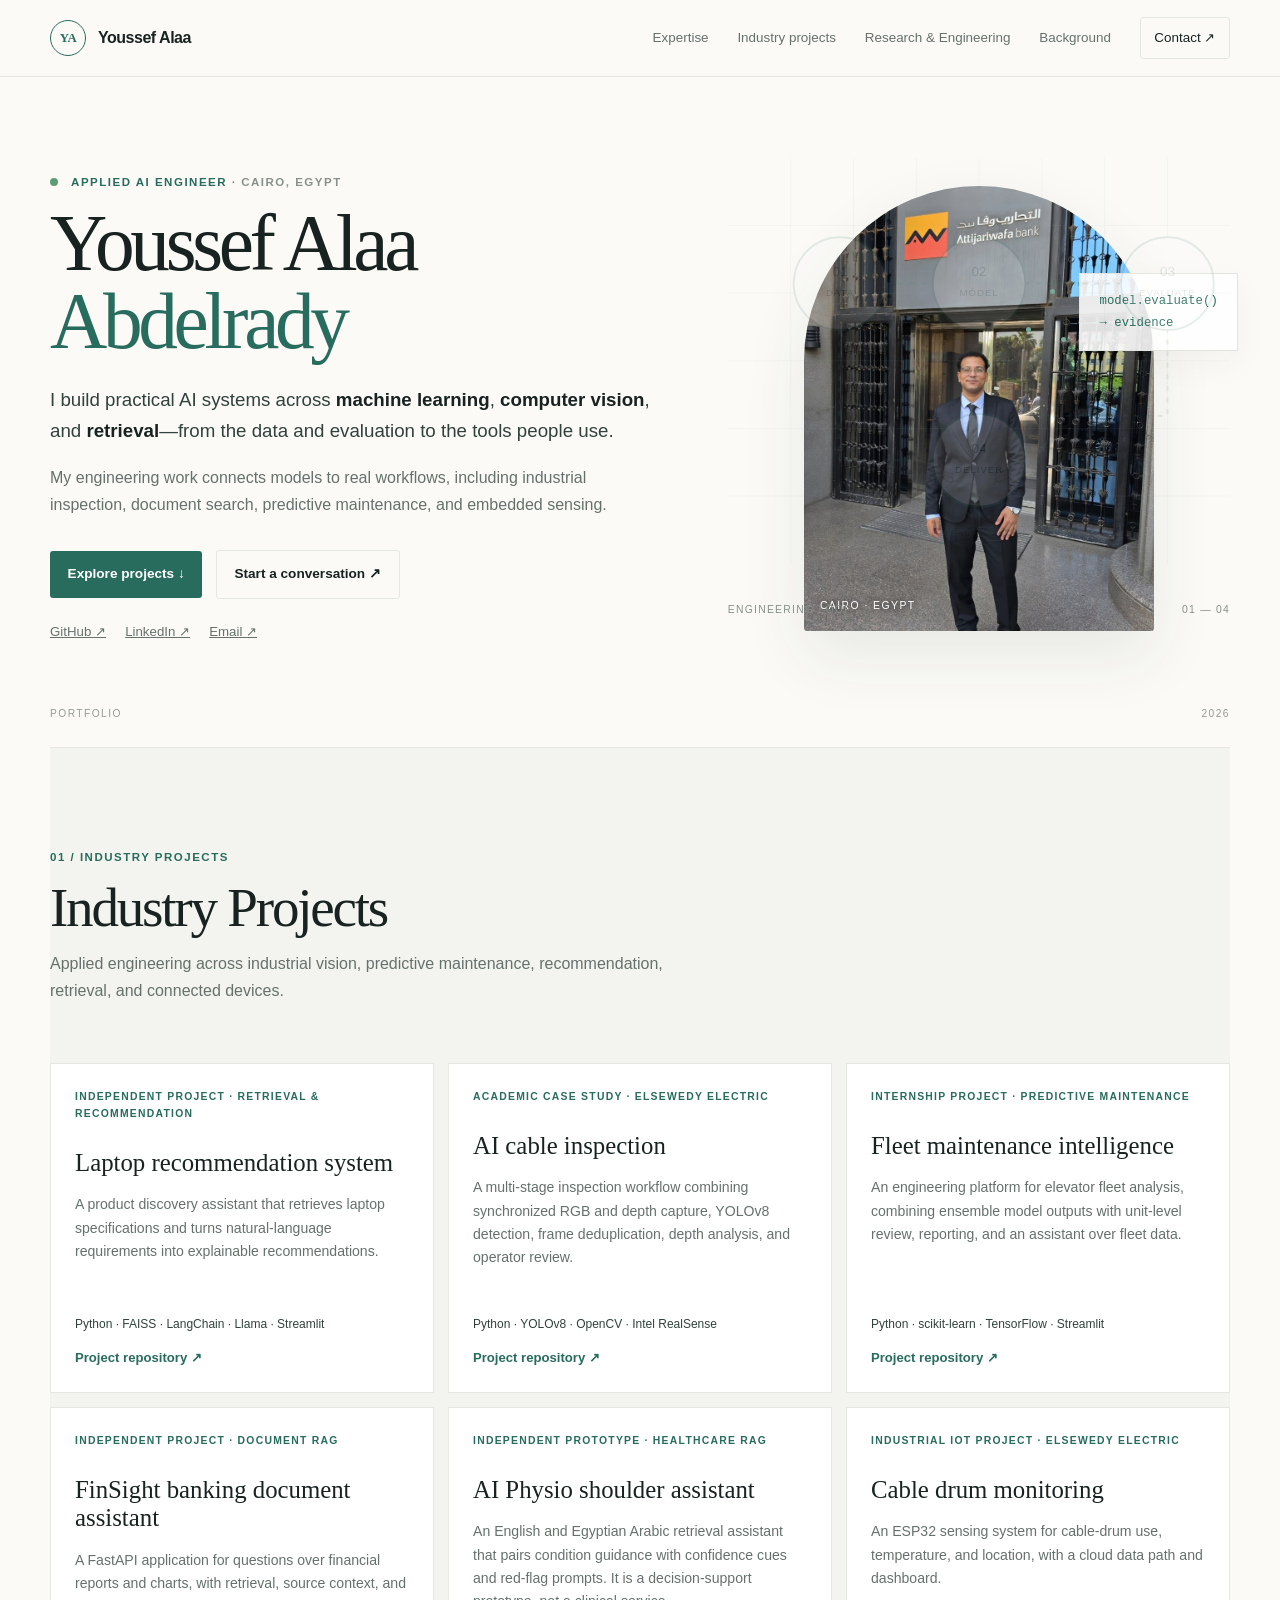
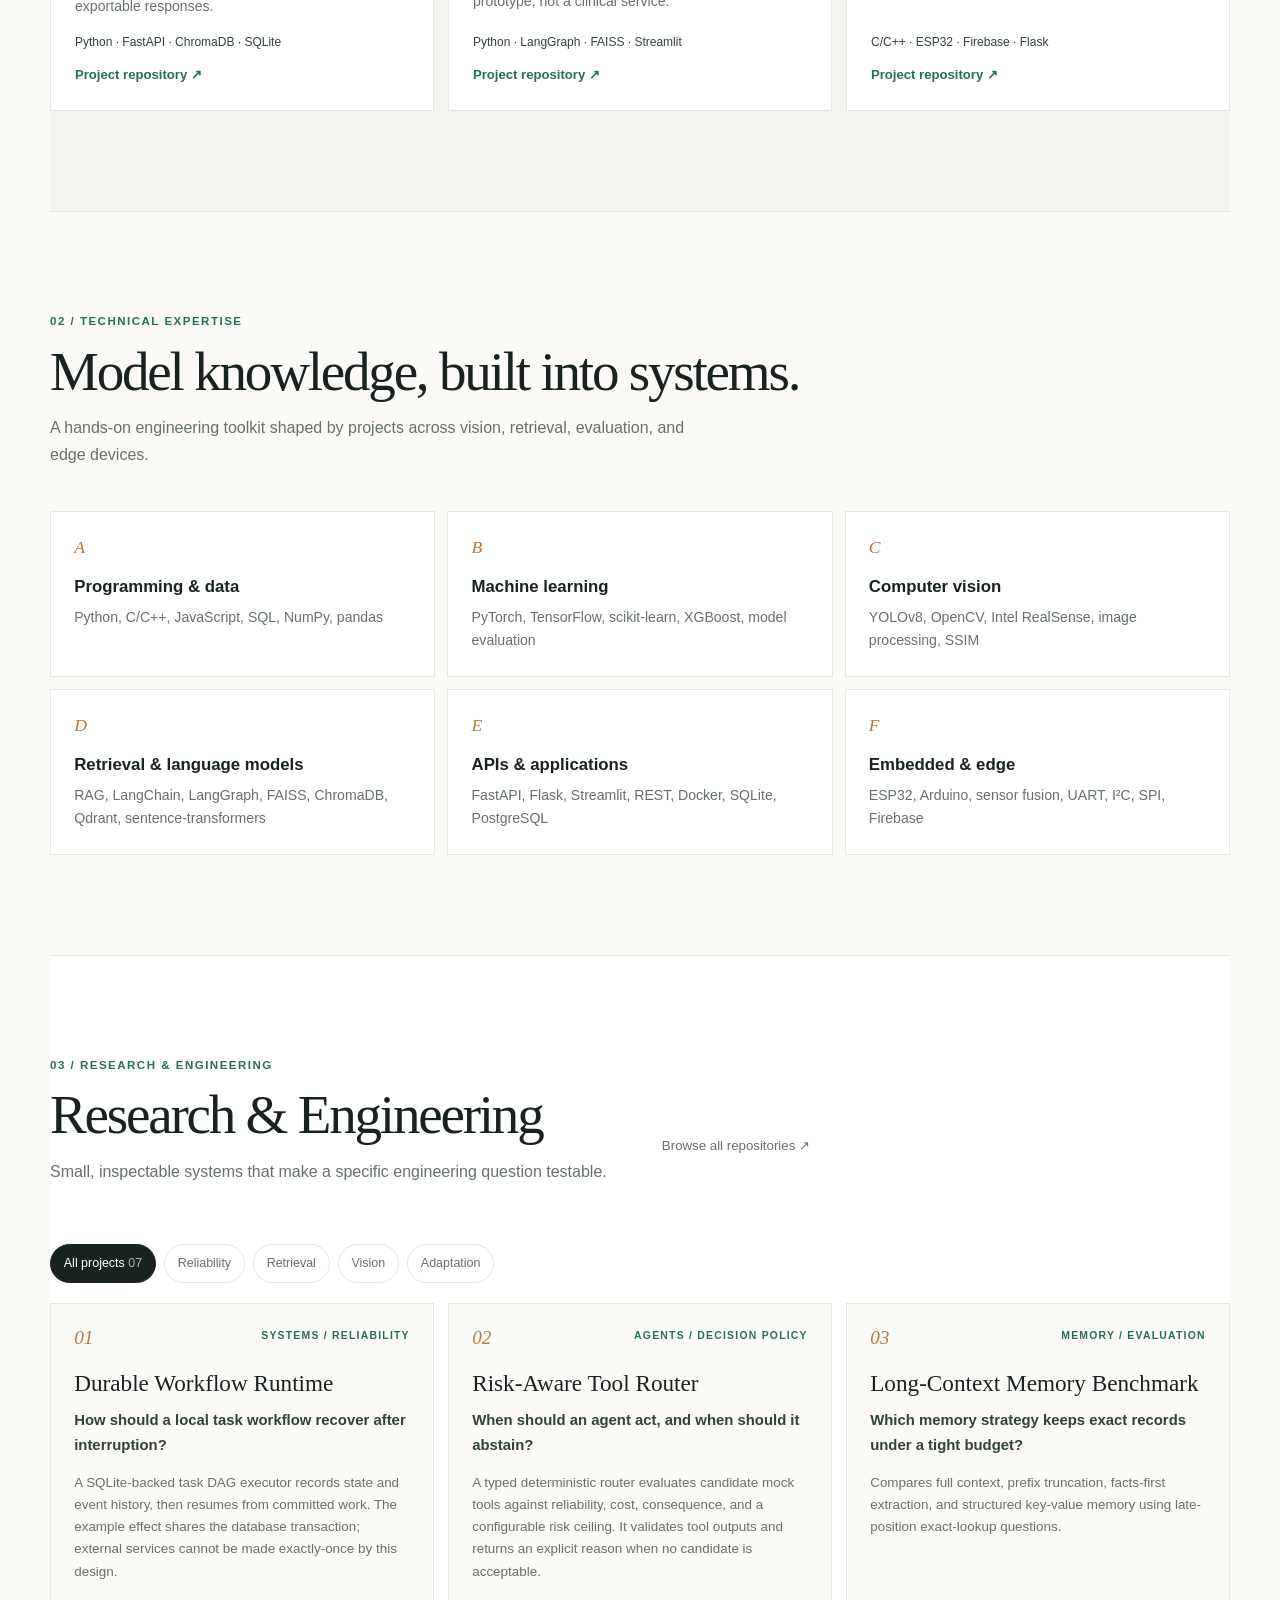
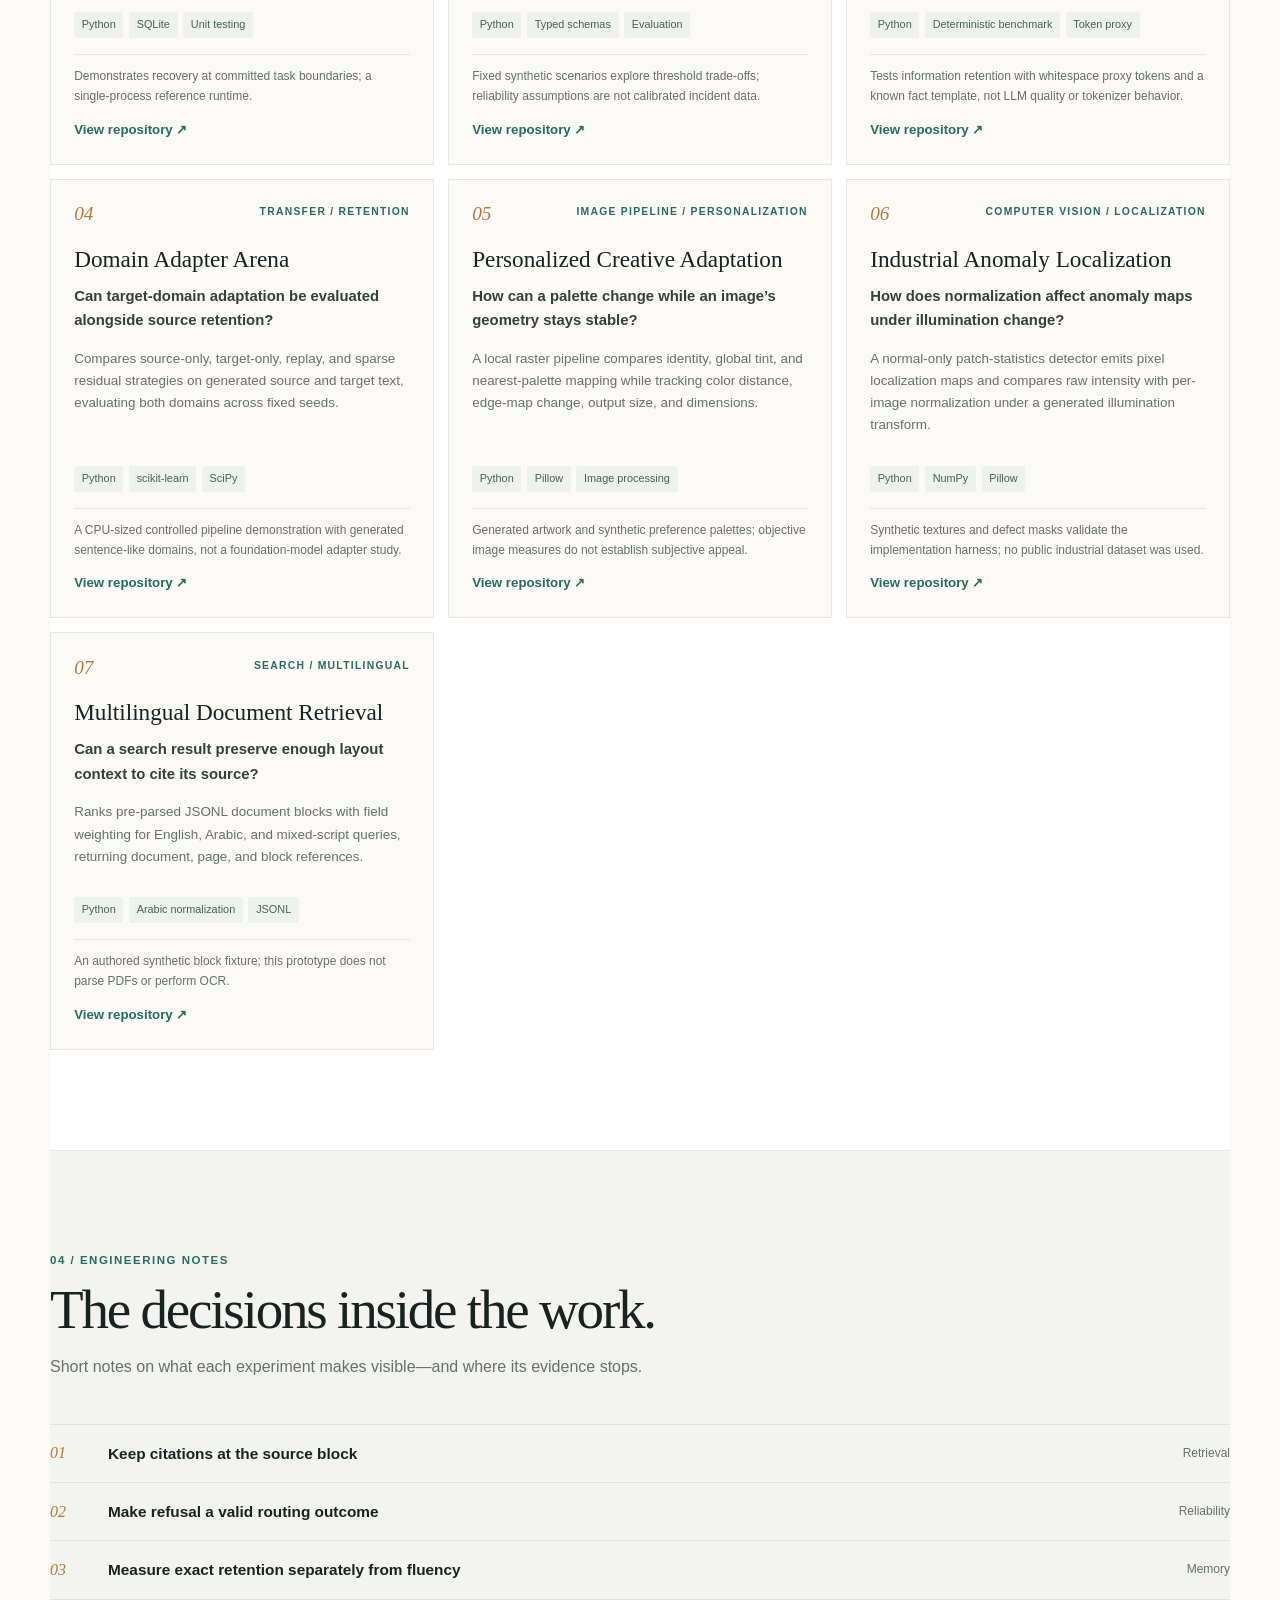
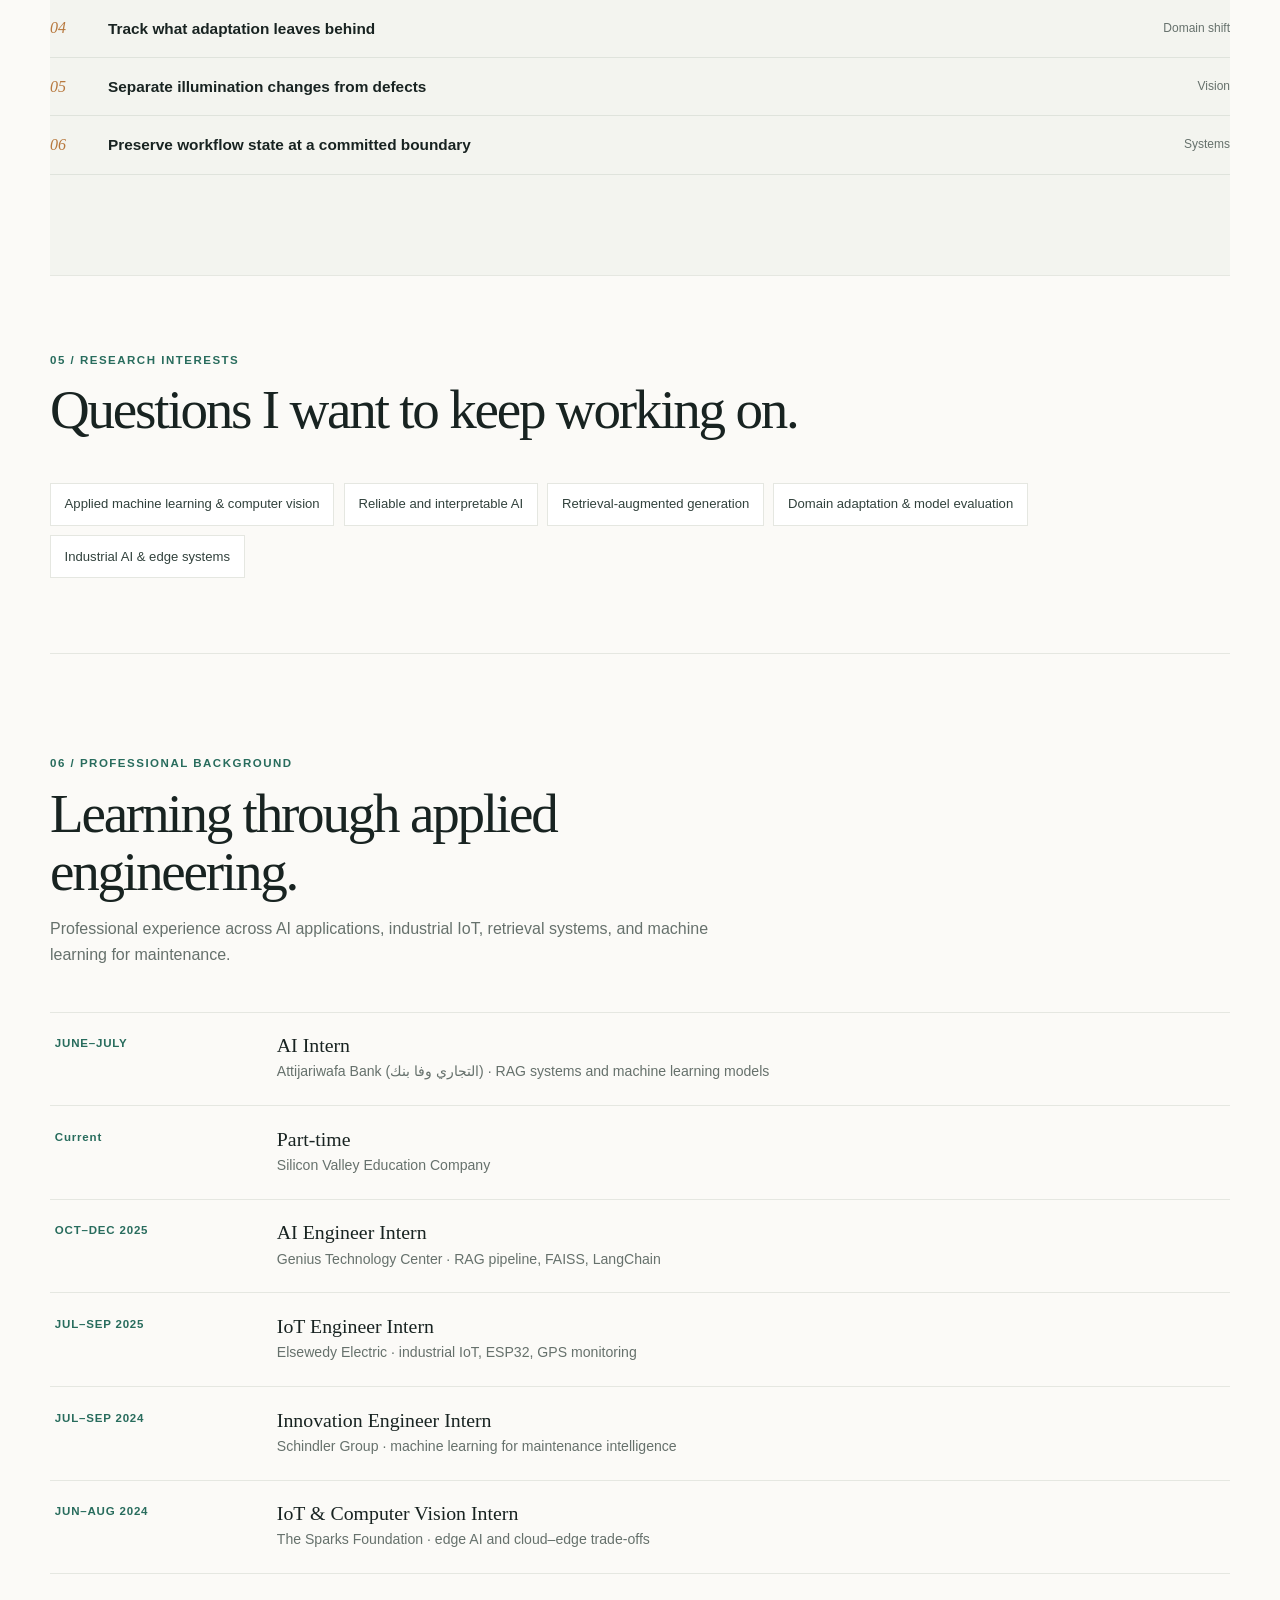
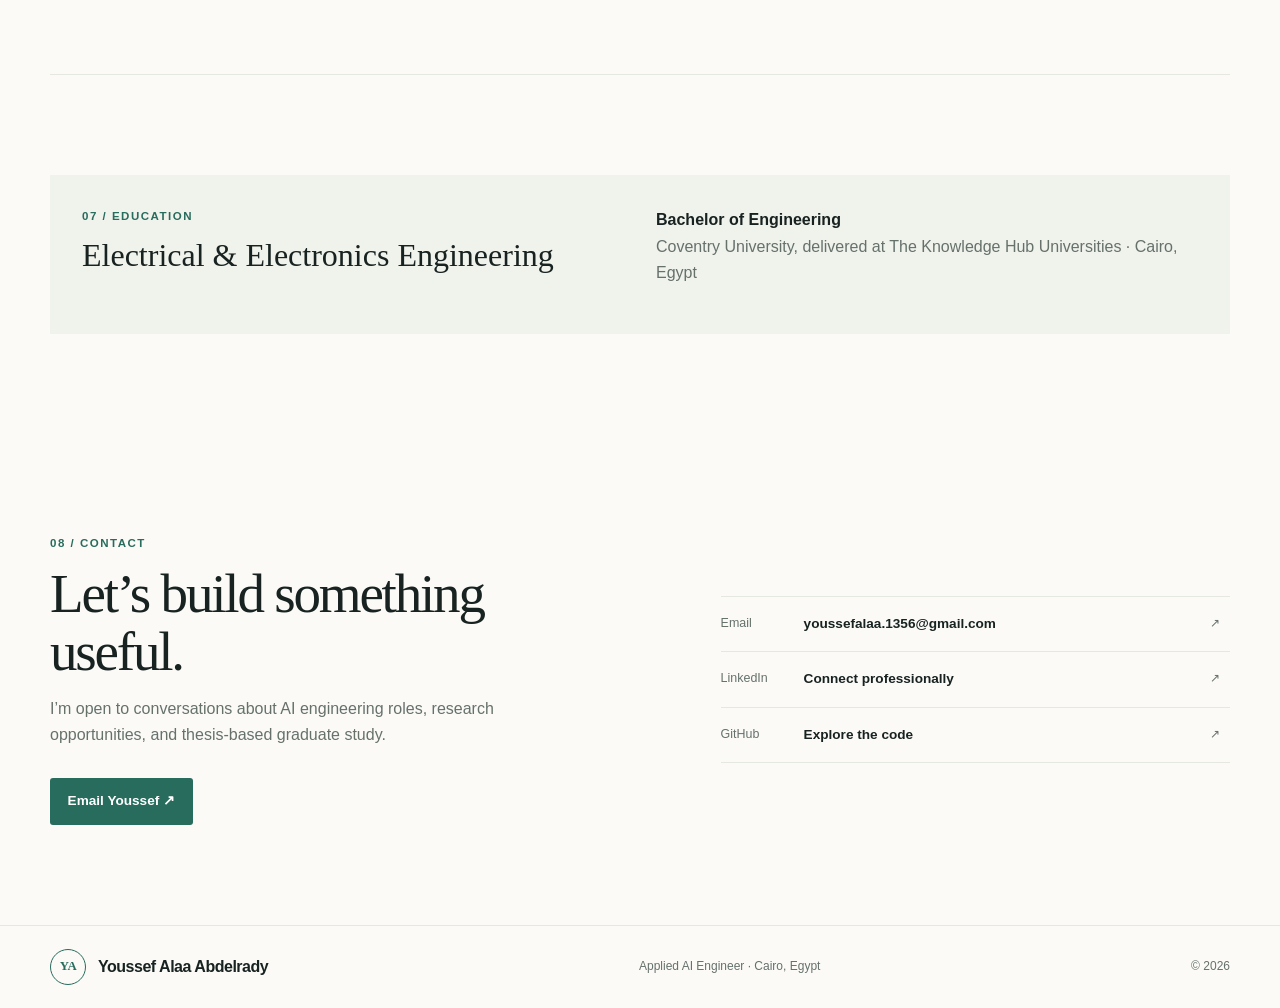
==== commit 460175b4: "Redesign portfolio for applied AI work" ====
--- a/index.html
+++ b/index.html
@@ -3,7 +3,7 @@
 <head>
   <meta charset="utf-8">
   <meta name="viewport" content="width=device-width, initial-scale=1">
-  <meta name="theme-color" content="#101719">
+  <meta name="theme-color" content="#ffffff">
   <meta name="description" content="Youssef Alaa Abdelrady is an Applied AI Engineer working across machine learning, computer vision, retrieval systems, and practical AI engineering.">
   <meta property="og:type" content="website">
   <meta property="og:title" content="Youssef Alaa Abdelrady — Applied AI Engineer">
@@ -11,10 +11,10 @@
   <meta property="og:url" content="https://youssef-al-eng.github.io/">
   <meta property="og:site_name" content="Youssef Alaa Abdelrady">
   <link rel="canonical" href="https://youssef-al-eng.github.io/">
-  <link rel="icon" href="favicon.svg" type="image/svg+xml">
+  <link rel="icon" href="favicon.svg?v=portfolio-v2" type="image/svg+xml">
   <title>Youssef Alaa Abdelrady — Applied AI Engineer</title>
-  <link rel="stylesheet" href="style.css">
-  <script src="nav.js" defer></script>
+  <link rel="stylesheet" href="style.css?v=portfolio-v2">
+  <script src="nav.js?v=portfolio-v2" defer></script>
 </head>
 <body>
   <a class="skip-link" href="#main">Skip to content</a>
@@ -23,7 +23,7 @@
       <a class="wordmark" href="#home" aria-label="Youssef Alaa Abdelrady, home"><span class="wordmark-mark" aria-hidden="true">YA</span><span>Youssef Alaa</span></a>
       <button class="nav-toggle" type="button" aria-label="Open navigation" aria-expanded="false" aria-controls="site-nav"><span></span><span></span></button>
       <nav class="site-nav" id="site-nav" aria-label="Main navigation">
-        <a href="#expertise">Expertise</a><a href="#projects">Projects</a><a href="#applied-work">Applied work</a><a href="#experience">Background</a><a class="nav-contact" href="#contact">Contact <span aria-hidden="true">↗</span></a>
+        <a href="#expertise">Expertise</a><a href="#applied-work">Industry projects</a><a href="#projects">Research &amp; Engineering</a><a href="#experience">Background</a><a class="nav-contact" href="#contact">Contact <span aria-hidden="true">↗</span></a>
       </nav>
     </div>
   </header>
@@ -38,7 +38,10 @@
         <div class="hero-actions"><a class="button button-primary" href="#projects">Explore projects <span aria-hidden="true">↓</span></a><a class="button button-quiet" href="mailto:youssefalaa.1356@gmail.com">Start a conversation <span aria-hidden="true">↗</span></a></div>
         <div class="social-links" aria-label="Professional links"><a href="https://github.com/Youssef-Al-eng" target="_blank" rel="noopener noreferrer">GitHub <span aria-hidden="true">↗</span></a><a href="https://www.linkedin.com/in/youssef-alaa-334581406/" target="_blank" rel="noopener noreferrer">LinkedIn <span aria-hidden="true">↗</span></a><a href="mailto:youssefalaa.1356@gmail.com">Email <span aria-hidden="true">↗</span></a></div>
       </div>
-      <div class="hero-visual" aria-label="A practical AI engineering workflow from data through models and evaluation to deployment">
+      <div class="hero-visual">
+        <div class="portrait-frame"><img src="assets/profile-photo.jpg?v=portfolio-v2" alt="Portrait of Youssef Alaa Abdelrady" width="960" height="1280" fetchpriority="high"><span class="portrait-index">CAIRO · EGYPT</span></div>
+        <div class="motion-code" aria-hidden="true"><span>model.evaluate()</span><span>→ evidence</span><i></i><i></i><i></i></div>
+        <div class="workflow-graphic" aria-hidden="true">
         <svg class="systems-diagram" viewBox="0 0 520 420" role="img" aria-labelledby="diagram-title diagram-desc">
           <title id="diagram-title">From data to deployed systems</title>
           <desc id="diagram-desc">Four connected stages: data, model, evaluation, and delivery, with a feedback loop from evaluation to data.</desc>
@@ -51,13 +54,25 @@
           <text class="diagram-index" x="260" y="305">04</text><text class="diagram-label" x="260" y="326">DELIVER</text>
           <text class="diagram-note" x="261" y="390" text-anchor="middle">Build with evidence. Ship with context.</text>
         </svg>
-        <div class="visual-caption"><span>ENGINEERING LOOP</span><span>01 — 04</span></div>
+        </div><div class="visual-caption"><span>ENGINEERING LOOP</span><span>01 — 04</span></div>
       </div>
       <div class="hero-index" aria-hidden="true"><span>PORTFOLIO</span><span>2026</span></div>
     </section>
 
+    <section class="section-shell section-block applied-section" id="applied-work" aria-labelledby="applied-title">
+      <div class="section-heading section-heading-row"><div><p class="eyebrow">01 / Industry projects</p><h2 id="applied-title">Industry Projects</h2><p class="section-intro">Applied engineering across industrial vision, predictive maintenance, recommendation, retrieval, and connected devices.</p></div></div>
+      <div class="applied-grid">
+        <article class="applied-card"><p class="work-label">INDEPENDENT PROJECT · RETRIEVAL &amp; RECOMMENDATION</p><h3>Laptop recommendation system</h3><p>A product discovery assistant that retrieves laptop specifications and turns natural-language requirements into explainable recommendations.</p><p class="tags">Python · FAISS · LangChain · Llama · Streamlit</p><a href="https://github.com/Youssef-Al-eng/Laptop-recommendation-system" target="_blank" rel="noopener noreferrer">Project repository ↗</a></article>
+        <article class="applied-card"><p class="work-label">ACADEMIC CASE STUDY · ELSEWEDY ELECTRIC</p><h3>AI cable inspection</h3><p>A multi-stage inspection workflow combining synchronized RGB and depth capture, YOLOv8 detection, frame deduplication, depth analysis, and operator review.</p><p class="tags">Python · YOLOv8 · OpenCV · Intel RealSense</p><a href="https://github.com/Youssef-Al-eng/Smart-Cable-Inspection-System-ElSewedy-Defect-Detection" target="_blank" rel="noopener noreferrer">Project repository ↗</a></article>
+        <article class="applied-card"><p class="work-label">INTERNSHIP PROJECT · PREDICTIVE MAINTENANCE</p><h3>Fleet maintenance intelligence</h3><p>An engineering platform for elevator fleet analysis, combining ensemble model outputs with unit-level review, reporting, and an assistant over fleet data.</p><p class="tags">Python · scikit-learn · TensorFlow · Streamlit</p><a href="https://github.com/Youssef-Al-eng/Schindler-AI-Maintenance-Intelligence-Platform" target="_blank" rel="noopener noreferrer">Project repository ↗</a></article>
+        <article class="applied-card"><p class="work-label">INDEPENDENT PROJECT · DOCUMENT RAG</p><h3>FinSight banking document assistant</h3><p>A FastAPI application for questions over financial reports and charts, with retrieval, source context, and exportable responses.</p><p class="tags">Python · FastAPI · ChromaDB · SQLite</p><a href="https://github.com/Youssef-Al-eng/Banking-Rag-Agent" target="_blank" rel="noopener noreferrer">Project repository ↗</a></article>
+        <article class="applied-card"><p class="work-label">INDEPENDENT PROTOTYPE · HEALTHCARE RAG</p><h3>AI Physio shoulder assistant</h3><p>An English and Egyptian Arabic retrieval assistant that pairs condition guidance with confidence cues and red-flag prompts. It is a decision-support prototype, not a clinical service.</p><p class="tags">Python · LangGraph · FAISS · Streamlit</p><a href="https://github.com/Youssef-Al-eng/AI-Physio-Shoulder-CDS" target="_blank" rel="noopener noreferrer">Project repository ↗</a></article>
+        <article class="applied-card"><p class="work-label">INDUSTRIAL IOT PROJECT · ELSEWEDY ELECTRIC</p><h3>Cable drum monitoring</h3><p>An ESP32 sensing system for cable-drum use, temperature, and location, with a cloud data path and dashboard.</p><p class="tags">C/C++ · ESP32 · Firebase · Flask</p><a href="https://github.com/Youssef-Al-eng/Smart-Cable-Drum-Monitoring-System" target="_blank" rel="noopener noreferrer">Project repository ↗</a></article>
+      </div>
+    </section>
+
     <section class="section-shell section-block" id="expertise" aria-labelledby="expertise-title">
-      <div class="section-heading"><p class="eyebrow">01 / Technical expertise</p><h2 id="expertise-title">Model knowledge, built into systems.</h2><p class="section-intro">A hands-on engineering toolkit shaped by projects across vision, retrieval, evaluation, and edge devices.</p></div>
+      <div class="section-heading"><p class="eyebrow">02 / Technical expertise</p><h2 id="expertise-title">Model knowledge, built into systems.</h2><p class="section-intro">A hands-on engineering toolkit shaped by projects across vision, retrieval, evaluation, and edge devices.</p></div>
       <div class="expertise-grid">
         <article class="expertise-card"><span class="card-index">A</span><h3>Programming &amp; data</h3><p>Python, C/C++, JavaScript, SQL, NumPy, pandas</p></article>
         <article class="expertise-card"><span class="card-index">B</span><h3>Machine learning</h3><p>PyTorch, TensorFlow, scikit-learn, XGBoost, model evaluation</p></article>
@@ -69,7 +84,7 @@
     </section>
 
     <section class="section-shell section-block projects-section" id="projects" aria-labelledby="projects-title">
-      <div class="section-heading section-heading-row"><div><p class="eyebrow">02 / Research &amp; engineering</p><h2 id="projects-title">Seven focused experiments.</h2><p class="section-intro">Small, inspectable systems that make a specific engineering question testable.</p></div><a class="text-link" href="https://github.com/Youssef-Al-eng?tab=repositories" target="_blank" rel="noopener noreferrer">Browse all repositories <span aria-hidden="true">↗</span></a></div>
+      <div class="section-heading section-heading-row"><div><p class="eyebrow">03 / Research &amp; engineering</p><h2 id="projects-title">Research &amp; Engineering</h2><p class="section-intro">Small, inspectable systems that make a specific engineering question testable.</p></div><a class="text-link" href="https://github.com/Youssef-Al-eng?tab=repositories" target="_blank" rel="noopener noreferrer">Browse all repositories <span aria-hidden="true">↗</span></a></div>
       <div class="project-filters" role="group" aria-label="Filter research projects">
         <button type="button" data-filter="all" aria-pressed="true">All projects <span>07</span></button><button type="button" data-filter="reliability" aria-pressed="false">Reliability</button><button type="button" data-filter="retrieval" aria-pressed="false">Retrieval</button><button type="button" data-filter="vision" aria-pressed="false">Vision</button><button type="button" data-filter="adaptation" aria-pressed="false">Adaptation</button>
       </div>
@@ -100,7 +115,7 @@
     </section>
 
     <section class="section-shell section-block deep-dive-section" id="deep-dives" aria-labelledby="deep-dives-title">
-      <div class="section-heading"><p class="eyebrow">03 / Engineering notes</p><h2 id="deep-dives-title">The decisions inside the work.</h2><p class="section-intro">Short notes on what each experiment makes visible—and where its evidence stops.</p></div>
+      <div class="section-heading"><p class="eyebrow">04 / Engineering notes</p><h2 id="deep-dives-title">The decisions inside the work.</h2><p class="section-intro">Short notes on what each experiment makes visible—and where its evidence stops.</p></div>
       <div class="deep-dive-list">
         <details><summary><span>01</span><strong>Keep citations at the source block</strong><span class="summary-domain">Retrieval</span></summary><p>Multilingual Document Retrieval returns document, page, and block identifiers from pre-parsed content. Keeping the citation attached to the retrieved unit makes the answer easier to inspect; it does not prove broad retrieval quality or replace document parsing and OCR.</p></details>
         <details><summary><span>02</span><strong>Make refusal a valid routing outcome</strong><span class="summary-domain">Reliability</span></summary><p>The Risk-Aware Tool Router applies an explicit ceiling to candidate tool risk and can abstain with a reason. This makes the policy observable and testable, while the synthetic scenario assumptions remain a clear limit on what the evaluation can claim.</p></details>
@@ -111,25 +126,16 @@
       </div>
     </section>
 
-    <section class="section-shell section-block applied-section" id="applied-work" aria-labelledby="applied-title">
-      <div class="section-heading section-heading-row"><div><p class="eyebrow">04 / Applied work</p><h2 id="applied-title">Engineering in context.</h2><p class="section-intro">Selected academic, internship, and independent project work, described at the level supported by its public documentation.</p></div></div>
-      <div class="applied-grid">
-        <article class="applied-card"><p class="work-label">ACADEMIC PROJECT · INDUSTRIAL VISION</p><h3>Cable defect inspection</h3><p>A multi-stage inspection workflow combining synchronized RGB and depth capture, YOLOv8 detection, frame deduplication, depth analysis, and operator review.</p><p class="tags">Python · YOLOv8 · OpenCV · Intel RealSense</p><a href="https://github.com/Youssef-Al-eng/Smart-Cable-Inspection-System-ElSewedy-Defect-Detection" target="_blank" rel="noopener noreferrer">Project repository ↗</a></article>
-        <article class="applied-card"><p class="work-label">INTERNSHIP PROJECT · PREDICTIVE MAINTENANCE</p><h3>Fleet maintenance intelligence</h3><p>An engineering platform for elevator fleet analysis, combining ensemble model outputs with unit-level review, reporting, and an assistant over fleet data.</p><p class="tags">Python · scikit-learn · TensorFlow · Streamlit</p><a href="https://github.com/Youssef-Al-eng/Schindler-AI-Maintenance-Intelligence-Platform" target="_blank" rel="noopener noreferrer">Project repository ↗</a></article>
-        <article class="applied-card"><p class="work-label">INDEPENDENT PROJECT · DOCUMENT RAG</p><h3>FinSight banking document assistant</h3><p>A FastAPI application for questions over financial reports and charts, with retrieval, source context, and exportable responses.</p><p class="tags">Python · FastAPI · ChromaDB · SQLite</p><a href="https://github.com/Youssef-Al-eng/Banking-Rag-Agent" target="_blank" rel="noopener noreferrer">Project repository ↗</a></article>
-        <article class="applied-card"><p class="work-label">INDEPENDENT PROTOTYPE · HEALTHCARE RAG</p><h3>AI Physio shoulder assistant</h3><p>An English and Egyptian Arabic retrieval assistant that pairs condition guidance with confidence cues and red-flag prompts. It is a decision-support prototype, not a clinical service.</p><p class="tags">Python · LangGraph · FAISS · Streamlit</p><a href="https://github.com/Youssef-Al-eng/AI-Physio-Shoulder-CDS" target="_blank" rel="noopener noreferrer">Project repository ↗</a></article>
-        <article class="applied-card"><p class="work-label">INTERNSHIP PROJECT · EMBEDDED IOT</p><h3>Cable drum monitoring</h3><p>An ESP32 sensing system for cable-drum use, temperature, and location, with a cloud data path and dashboard.</p><p class="tags">C/C++ · ESP32 · Firebase · Flask</p><a href="https://github.com/Youssef-Al-eng/Smart-Cable-Drum-Monitoring-System" target="_blank" rel="noopener noreferrer">Project repository ↗</a></article>
-      </div>
-    </section>
-
     <section class="section-shell section-block interests-section" id="interests" aria-labelledby="interests-title">
       <div class="section-heading"><p class="eyebrow">05 / Research interests</p><h2 id="interests-title">Questions I want to keep working on.</h2></div>
       <div class="interest-list"><span>Applied machine learning &amp; computer vision</span><span>Reliable and interpretable AI</span><span>Retrieval-augmented generation</span><span>Domain adaptation &amp; model evaluation</span><span>Industrial AI &amp; edge systems</span></div>
     </section>
 
     <section class="section-shell section-block background-section" id="experience" aria-labelledby="experience-title">
-      <div class="section-heading"><p class="eyebrow">06 / Professional background</p><h2 id="experience-title">Learning through applied engineering.</h2><p class="section-intro">Internship experience across AI applications, industrial IoT, and machine learning for maintenance.</p></div>
+      <div class="section-heading"><p class="eyebrow">06 / Professional background</p><h2 id="experience-title">Learning through applied engineering.</h2><p class="section-intro">Professional experience across AI applications, industrial IoT, retrieval systems, and machine learning for maintenance.</p></div>
       <div class="timeline">
+        <article class="timeline-row"><span class="timeline-date">JUNE&ndash;JULY</span><div><h3>AI Intern</h3><p>Attijariwafa Bank (&#1575;&#1604;&#1578;&#1580;&#1575;&#1585;&#1610; &#1608;&#1601;&#1575; &#1576;&#1606;&#1603;) · RAG systems and machine learning models</p></div></article>
+        <article class="timeline-row"><span class="timeline-date">Current</span><div><h3>Part-time</h3><p>Silicon Valley Education Company</p></div></article>
         <article class="timeline-row"><span class="timeline-date">OCT–DEC 2025</span><div><h3>AI Engineer Intern</h3><p>Genius Technology Center · RAG pipeline, FAISS, LangChain</p></div></article>
         <article class="timeline-row"><span class="timeline-date">JUL–SEP 2025</span><div><h3>IoT Engineer Intern</h3><p>Elsewedy Electric · industrial IoT, ESP32, GPS monitoring</p></div></article>
         <article class="timeline-row"><span class="timeline-date">JUL–SEP 2024</span><div><h3>Innovation Engineer Intern</h3><p>Schindler Group · machine learning for maintenance intelligence</p></div></article>
--- a/style.css
+++ b/style.css
@@ -1,65 +1,6 @@
-:root{
-  color-scheme:dark;
-  --ink:#101719;--ink-2:#151f21;--panel:#192426;--panel-raised:#1d2a2b;
-  --paper:#f1f3ee;--muted:#abb8b5;--soft:#80908d;--line:rgba(214,230,223,.14);
-  --teal:#7bd6c6;--teal-dark:#326a62;--amber:#e8b27a;--max:1180px;
-  --display:Georgia,"Times New Roman",serif;--body:Inter,"Aptos",-apple-system,BlinkMacSystemFont,"Segoe UI",sans-serif;
-}
-*{box-sizing:border-box}
-html{scroll-behavior:smooth;scroll-padding-top:90px}
-body{margin:0;background:var(--ink);color:var(--paper);font:16px/1.65 var(--body);-webkit-font-smoothing:antialiased}
-::selection{background:var(--teal);color:var(--ink)}
-a{color:inherit;text-decoration:none}
-button{font:inherit}
-a:focus-visible,button:focus-visible,summary:focus-visible{outline:2px solid var(--amber);outline-offset:4px;border-radius:3px}
-.skip-link{position:fixed;z-index:100;top:12px;left:12px;padding:10px 14px;background:var(--teal);color:var(--ink);transform:translateY(-160%);font-weight:700}
-.skip-link:focus{transform:translateY(0)}
-.section-shell{width:min(var(--max),calc(100% - 64px));margin-inline:auto}
-.site-header{position:sticky;top:0;z-index:20;background:rgba(16,23,25,.94);backdrop-filter:blur(14px);border-bottom:1px solid var(--line)}
-.header-inner{width:min(var(--max),calc(100% - 64px));min-height:74px;margin:auto;display:flex;align-items:center;justify-content:space-between;gap:24px}
-.wordmark{display:inline-flex;align-items:center;gap:11px;font-size:.92rem;font-weight:650;letter-spacing:.01em;white-space:nowrap}
-.wordmark-mark{display:grid;place-items:center;width:34px;height:34px;border:1px solid rgba(123,214,198,.55);border-radius:50%;color:var(--teal);font:600 .8rem/1 var(--display);letter-spacing:.03em}
-.site-nav{display:flex;align-items:center;gap:clamp(14px,2.5vw,32px)}
-.site-nav a{color:var(--muted);font-size:.82rem;transition:color .18s ease}
-.site-nav a:hover,.site-nav a[aria-current="location"]{color:var(--paper)}
-.site-nav .nav-contact{padding:9px 13px;border:1px solid rgba(123,214,198,.38);border-radius:999px;color:var(--teal)}
-.nav-contact span{padding-left:4px}
-.nav-toggle{display:none}
-.hero{min-height:calc(100svh - 74px);position:relative;display:grid;grid-template-columns:minmax(0,1.05fr) minmax(360px,.95fr);align-items:center;gap:48px;padding-top:52px;padding-bottom:94px}
-.hero-copy{max-width:640px;padding:30px 0}
-.eyebrow{margin:0 0 18px;color:var(--teal);font-size:.72rem;font-weight:650;letter-spacing:.14em;text-transform:uppercase}
-.status-dot{display:inline-block;width:7px;height:7px;margin:0 8px 1px 0;border-radius:50%;background:var(--teal);box-shadow:0 0 0 4px rgba(123,214,198,.12)}
-.eyebrow-location{color:var(--soft);letter-spacing:.06em}
-h1,h2,h3,p{margin-top:0}
-h1{max-width:700px;margin-bottom:24px;font:400 clamp(3rem,6.5vw,5.8rem)/.99 var(--display);letter-spacing:-.055em}
-h1 span{display:block;color:var(--teal)}
-.hero-lede{max-width:650px;margin-bottom:16px;color:#e0e6df;font:400 clamp(1.17rem,2vw,1.5rem)/1.55 var(--display)}
-.hero-lede strong{color:var(--paper);font-weight:600}
-.hero-support{max-width:590px;margin-bottom:30px;color:var(--muted);font-size:.96rem}
-.hero-actions{display:flex;align-items:center;gap:12px;flex-wrap:wrap;margin-bottom:29px}
-.button{display:inline-flex;align-items:center;justify-content:center;gap:18px;min-height:48px;padding:0 18px;border:1px solid transparent;border-radius:3px;font-size:.83rem;font-weight:650;transition:transform .18s ease,border-color .18s ease,background .18s ease}
-.button:hover{transform:translateY(-2px)}
-.button-primary{background:var(--teal);color:#11201e}.button-primary:hover{background:#a1e6da}
-.button-quiet{border-color:var(--line);color:var(--paper)}.button-quiet:hover{border-color:rgba(123,214,198,.6)}
-.social-links{display:flex;gap:22px;flex-wrap:wrap}.social-links a{color:var(--muted);font-size:.8rem}.social-links a:hover{color:var(--teal)}.social-links span{color:var(--teal);padding-left:3px}
-.hero-visual{position:relative;max-width:520px;width:100%;justify-self:end;padding:28px 22px 20px;background:#141e20;border:1px solid var(--line)}
-.systems-diagram{display:block;width:100%;height:auto;overflow:visible}.diagram-grid{stroke:rgba(180,205,196,.08);stroke-width:1;stroke-dasharray:2 8}.diagram-line{fill:none;stroke:rgba(123,214,198,.48);stroke-width:1.5;stroke-dasharray:4 6}.diagram-node{fill:#172426;stroke:rgba(123,214,198,.6);stroke-width:1.5}.node-two{fill:#1e3231;stroke:var(--teal)}.node-three{stroke:rgba(232,178,122,.75)}.node-four{stroke:rgba(232,178,122,.75)}.diagram-index{fill:var(--teal);font:600 12px var(--body);text-anchor:middle;letter-spacing:.12em}.diagram-label{fill:var(--paper);font:600 10px var(--body);text-anchor:middle;letter-spacing:.12em}.diagram-note{fill:var(--soft);font:12px var(--body);letter-spacing:.035em}
-.visual-caption,.hero-index{display:flex;align-items:center;justify-content:space-between;color:var(--soft);font-size:.62rem;font-weight:600;letter-spacing:.15em}.visual-caption{padding:12px 6px 0;border-top:1px solid var(--line)}.hero-index{position:absolute;right:0;bottom:30px;left:0;padding-top:16px;border-top:1px solid var(--line)}
-.section-block{padding-top:112px;padding-bottom:112px;border-top:1px solid var(--line)}
-.section-heading{max-width:710px;margin-bottom:38px}.section-heading .eyebrow{margin-bottom:14px}.section-heading h2,.contact-copy h2,.education-panel h2{margin-bottom:13px;font:400 clamp(2.2rem,4vw,3.5rem)/1.08 var(--display);letter-spacing:-.035em}.section-intro{max-width:620px;margin-bottom:0;color:var(--muted);font-size:1rem}
-.section-heading-row{max-width:none;display:flex;align-items:end;justify-content:space-between;gap:24px}.section-heading-row>div{max-width:710px}.text-link{margin-bottom:6px;color:var(--teal);font-size:.82rem;white-space:nowrap}.text-link:hover{text-decoration:underline;text-underline-offset:4px}
-.expertise-grid{display:grid;grid-template-columns:repeat(3,minmax(0,1fr));border-top:1px solid var(--line);border-left:1px solid var(--line)}
-.expertise-card{min-height:190px;padding:22px 24px 25px;border-right:1px solid var(--line);border-bottom:1px solid var(--line);background:rgba(25,36,38,.38)}.card-index{display:block;margin-bottom:28px;color:var(--amber);font-size:.68rem;letter-spacing:.12em}.expertise-card h3{margin-bottom:9px;font-size:1rem;font-weight:600}.expertise-card p{max-width:320px;margin-bottom:0;color:var(--muted);font-size:.86rem}
-.projects-section{width:100%;max-width:none;padding-inline:max(32px,calc((100% - var(--max))/2));background:#131c1e}.project-filters{display:flex;gap:8px;flex-wrap:wrap;margin:30px 0 23px}.project-filters button{min-height:38px;padding:0 13px;border:1px solid var(--line);border-radius:999px;background:transparent;color:var(--muted);font-size:.75rem;cursor:pointer}.project-filters button:hover{border-color:rgba(123,214,198,.5);color:var(--paper)}.project-filters button[aria-pressed="true"]{border-color:var(--teal);background:rgba(123,214,198,.1);color:var(--teal)}.project-filters button span{margin-left:6px;color:var(--soft);font-size:.65rem}
-.project-grid{display:grid;grid-template-columns:repeat(2,minmax(0,1fr));gap:14px}.project-card{display:flex;min-height:370px;flex-direction:column;padding:25px 26px 22px;border:1px solid var(--line);background:var(--ink-2);transition:border-color .2s ease,transform .2s ease}.project-card:hover{transform:translateY(-3px);border-color:rgba(123,214,198,.45)}.project-card[hidden]{display:none}.project-topline{display:flex;align-items:center;justify-content:space-between;gap:16px;margin-bottom:24px}.project-number{color:var(--amber);font:400 1.45rem var(--display)}.project-type,.work-label{color:var(--soft);font-size:.62rem;font-weight:650;letter-spacing:.12em}.project-card h3,.applied-card h3,.timeline-row h3{margin-bottom:9px;font:500 1.55rem/1.2 var(--display)}.project-question{margin-bottom:12px;color:var(--teal);font-size:.88rem;font-weight:600}.project-card>p:not(.project-question){margin-bottom:14px;color:var(--muted);font-size:.86rem;line-height:1.65}.tag-list{display:flex;gap:6px;flex-wrap:wrap;margin:0 0 16px}.tag-list span,.tags{padding:4px 8px;border:1px solid var(--line);border-radius:2px;color:#b9c6c1;font-size:.66rem}.evidence-note{margin-top:auto!important;padding:11px 12px;border-left:2px solid rgba(232,178,122,.7);background:rgba(232,178,122,.06);color:#d0c3b2!important;font-size:.73rem!important}.project-link{align-self:flex-start;margin-top:7px;color:var(--teal);font-size:.78rem;font-weight:650}.project-link:hover{text-decoration:underline;text-underline-offset:4px}.filter-status{min-height:1.4em;margin:12px 0 0;color:var(--muted);font-size:.75rem}
-.deep-dive-list{border-top:1px solid var(--line)}.deep-dive-list details{border-bottom:1px solid var(--line)}.deep-dive-list summary{display:grid;grid-template-columns:46px 1fr auto;align-items:center;gap:14px;min-height:76px;list-style:none;cursor:pointer}.deep-dive-list summary::-webkit-details-marker{display:none}.deep-dive-list summary>span:first-child{color:var(--amber);font:400 1.2rem var(--display)}.deep-dive-list summary strong{font:500 1.2rem var(--display)}.summary-domain{color:var(--soft);font-size:.7rem}.deep-dive-list summary::after{content:"+";grid-column:3;grid-row:1;color:var(--teal);font-size:1.2rem}.deep-dive-list details[open] summary::after{content:"−"}.deep-dive-list details[open] .summary-domain{padding-right:23px}.deep-dive-list details p{max-width:760px;margin:0 50px 24px 60px;color:var(--muted);font-size:.88rem}
-.applied-section{background:#131c1e}.applied-grid{display:grid;grid-template-columns:repeat(2,minmax(0,1fr));gap:14px}.applied-card{padding:24px;border:1px solid var(--line);background:var(--ink-2)}.applied-card .work-label{margin-bottom:22px}.applied-card h3{font-size:1.4rem}.applied-card p:not(.work-label){color:var(--muted);font-size:.85rem}.applied-card .tags{display:inline-block;margin:0 0 14px;padding:0;border:0;color:#b9c6c1}.applied-card>a{display:block;color:var(--teal);font-size:.76rem;font-weight:650}.applied-card>a:hover{text-decoration:underline;text-underline-offset:4px}
-.interest-list{display:flex;gap:10px;flex-wrap:wrap}.interest-list span{padding:12px 16px;border:1px solid var(--line);color:#d9e2dc;font-size:.82rem}
-.timeline{border-top:1px solid var(--line)}.timeline-row{display:grid;grid-template-columns:180px 1fr;gap:24px;padding:23px 0;border-bottom:1px solid var(--line)}.timeline-date{padding-top:3px;color:var(--teal);font-size:.67rem;font-weight:650;letter-spacing:.1em}.timeline-row h3{margin-bottom:4px;font-size:1.25rem}.timeline-row p{margin:0;color:var(--muted);font-size:.84rem}
-.education-section{padding-top:30px;padding-bottom:105px}.education-panel{display:grid;grid-template-columns:1fr 1fr;gap:38px;align-items:center;padding:34px;border:1px solid var(--line);background:var(--panel)}.education-panel .eyebrow{margin-bottom:9px}.education-panel h2{font-size:clamp(1.8rem,3vw,2.5rem)}.degree-name{margin-bottom:6px;color:var(--teal);font:400 1.35rem var(--display)}.education-panel div:last-child p:last-child{margin:0;color:var(--muted);font-size:.88rem}
-.contact-section{display:grid;grid-template-columns:1fr .85fr;gap:70px;padding-top:86px;padding-bottom:86px;border-top:1px solid var(--line);background:#152122}.contact-section.section-shell{width:100%;max-width:none;padding-inline:max(32px,calc((100% - var(--max))/2))}.contact-copy{max-width:540px}.contact-copy h2{font-size:clamp(2.6rem,5vw,4.2rem)}.contact-copy>p:not(.eyebrow){max-width:440px;margin-bottom:25px;color:var(--muted)}.contact-links{align-self:center;border-top:1px solid var(--line)}.contact-links a{display:grid;grid-template-columns:76px 1fr 20px;align-items:center;gap:12px;padding:15px 0;border-bottom:1px solid var(--line)}.contact-links a>span:first-child{color:var(--soft);font-size:.7rem}.contact-links strong{font-size:.79rem;font-weight:550}.contact-links a>span:last-child{color:var(--teal)}.contact-links a:hover strong{color:var(--teal)}
-.site-footer{border-top:1px solid var(--line)}.footer-inner{width:min(var(--max),calc(100% - 64px));min-height:76px;margin:auto;display:flex;align-items:center;justify-content:space-between;gap:18px;flex-wrap:wrap;color:var(--soft);font-size:.69rem}.footer-inner .wordmark{color:var(--muted);font-size:.73rem}.footer-inner .wordmark-mark{width:27px;height:27px;font-size:.65rem}
-.error-page{min-height:100svh;display:grid;place-items:center;padding:32px}.error-card{max-width:640px;padding:clamp(30px,7vw,70px);border:1px solid var(--line);background:var(--panel)}.error-card .eyebrow{margin-bottom:18px}.error-card h1{font-size:clamp(3.3rem,10vw,6rem)}.error-card p:not(.eyebrow){color:var(--muted)}.error-actions{display:flex;gap:12px;flex-wrap:wrap;margin-top:28px}
-@media(max-width:900px){.section-shell,.header-inner,.footer-inner{width:min(var(--max),calc(100% - 48px))}.hero{grid-template-columns:1fr;gap:20px;min-height:auto;padding-top:80px;padding-bottom:84px}.hero-copy{padding:0}.hero-visual{justify-self:start;max-width:580px}.hero-index{bottom:28px}.expertise-grid{grid-template-columns:repeat(2,minmax(0,1fr))}.projects-section,.contact-section.section-shell{padding-inline:24px}.contact-section{gap:34px}.project-card{min-height:390px}}
-@media(max-width:600px){html{scroll-padding-top:76px}.section-shell,.header-inner,.footer-inner{width:calc(100% - 40px)}.header-inner{min-height:66px}.wordmark{font-size:.83rem}.nav-toggle{display:none;align-items:center;justify-content:center;gap:5px;width:42px;height:42px;padding:0;border:1px solid var(--line);border-radius:3px;background:transparent;color:var(--paper);cursor:pointer}.nav-toggle span{position:absolute;width:16px;height:1px;background:currentColor;transition:transform .18s ease}.nav-toggle span:first-child{transform:translateY(-3px)}.nav-toggle span:last-child{transform:translateY(3px)}.nav-toggle[aria-expanded="true"] span:first-child{transform:rotate(45deg)}.nav-toggle[aria-expanded="true"] span:last-child{transform:rotate(-45deg)}.js .nav-toggle{display:inline-flex;position:relative}.site-nav{gap:11px}.js .site-nav{display:none;position:absolute;top:65px;right:0;left:0;padding:15px 20px 19px;border-bottom:1px solid var(--line);background:var(--ink);box-shadow:0 18px 28px rgba(0,0,0,.22)}.js .site-nav.is-open{display:grid;grid-template-columns:1fr 1fr}.site-nav a{padding:9px 6px;font-size:.83rem}.site-nav .nav-contact{width:max-content}.hero{padding-top:65px;padding-bottom:76px;gap:28px}.eyebrow{font-size:.65rem}h1{font-size:clamp(2.75rem,13vw,4rem)}.hero-lede{font-size:1.16rem}.hero-support{font-size:.87rem}.hero-actions{align-items:stretch}.button{min-height:46px;padding:0 14px;font-size:.77rem}.social-links{gap:18px}.hero-visual{padding:16px 12px 12px}.hero-index{bottom:22px}.section-block{padding-top:78px;padding-bottom:78px}.section-heading{margin-bottom:27px}.section-heading h2,.contact-copy h2{font-size:2.35rem}.section-heading-row{display:block}.section-heading-row .text-link{display:inline-block;margin-top:19px}.expertise-grid{grid-template-columns:1fr}.expertise-card{min-height:0;padding:17px 18px}.card-index{margin-bottom:14px}.projects-section,.contact-section.section-shell{padding-inline:20px}.project-filters{gap:6px;margin-top:23px}.project-filters button{min-height:36px;padding-inline:10px;font-size:.69rem}.project-grid,.applied-grid{grid-template-columns:1fr}.project-card{min-height:0;padding:20px}.project-topline{margin-bottom:19px}.project-card h3{font-size:1.42rem}.deep-dive-list summary{grid-template-columns:34px 1fr 18px;gap:9px;min-height:72px}.deep-dive-list summary strong{font-size:1.03rem}.summary-domain{grid-column:2;grid-row:2;margin-top:-18px;font-size:.61rem}.deep-dive-list summary::after{grid-column:3;grid-row:1 / span 2}.deep-dive-list details[open] .summary-domain{padding:0}.deep-dive-list details p{margin:0 8px 20px 43px;font-size:.81rem}.applied-card{padding:20px}.interest-list{gap:7px}.interest-list span{padding:10px 12px;font-size:.74rem}.timeline-row{grid-template-columns:1fr;gap:5px;padding:18px 0}.timeline-date{font-size:.62rem}.education-section{padding-top:0;padding-bottom:78px}.education-panel{grid-template-columns:1fr;gap:12px;padding:23px}.education-panel h2{font-size:1.8rem}.contact-section{grid-template-columns:1fr;gap:38px;padding-top:68px;padding-bottom:68px}.contact-section.section-shell{padding-inline:20px}.contact-links a{grid-template-columns:60px minmax(0,1fr) 16px;gap:8px}.contact-links strong{font-size:.72rem;overflow-wrap:anywhere}.footer-inner{justify-content:flex-start;padding:18px 0}.footer-inner>span:last-child{margin-left:auto}}
-@media (prefers-reduced-motion:reduce){html{scroll-behavior:auto}*,*::before,*::after{animation-duration:.01ms!important;animation-iteration-count:1!important;scroll-behavior:auto!important;transition-duration:.01ms!important}}
+:root{color-scheme:light;--ink:#182321;--ink-2:#31413c;--paper:#fbfaf7;--white:#fff;--muted:#66716c;--soft:#87908b;--line:#e5e7e1;--teal:#286c5d;--teal-dark:#174d42;--amber:#b7783d;--max:1180px;--display:Georgia,"Times New Roman",serif;--body:Inter,"Aptos",-apple-system,BlinkMacSystemFont,"Segoe UI",sans-serif}
+*{box-sizing:border-box}html{scroll-behavior:smooth;scroll-padding-top:90px}body{margin:0;background:var(--paper);color:var(--ink);font:16px/1.65 var(--body)}a{color:inherit}a:focus-visible,button:focus-visible,summary:focus-visible{outline:3px solid #b7783d;outline-offset:4px}.skip-link{position:absolute;left:1rem;top:-5rem;background:#fff;padding:.6rem 1rem;z-index:10}.skip-link:focus{top:1rem}.site-header{position:sticky;top:0;z-index:5;background:rgba(251,250,247,.94);backdrop-filter:blur(14px);border-bottom:1px solid var(--line)}.header-inner,.section-shell,.footer-inner{width:min(var(--max),calc(100% - 56px));margin-inline:auto}.header-inner{height:76px;display:flex;align-items:center;justify-content:space-between}.wordmark{display:flex;align-items:center;gap:.75rem;text-decoration:none;font-weight:700;letter-spacing:-.03em}.wordmark-mark{width:36px;height:36px;border:1px solid var(--teal);border-radius:50%;display:grid;place-items:center;color:var(--teal);font:600 .8rem var(--display)}.site-nav{display:flex;align-items:center;gap:1.8rem}.site-nav a{text-decoration:none;color:var(--muted);font-size:.84rem}.site-nav a:hover,.text-link:hover{color:var(--teal)}.site-nav .nav-contact{border:1px solid var(--line);border-radius:3px;padding:.55rem .85rem;color:var(--ink)}.nav-toggle{display:none}.hero{min-height:670px;display:grid;grid-template-columns:1.1fr .9fr;align-items:center;gap:5vw;padding-block:78px 86px;position:relative}.eyebrow{font-size:.72rem;letter-spacing:.13em;text-transform:uppercase;color:var(--teal);font-weight:700}.status-dot{display:inline-block;width:8px;height:8px;border-radius:50%;background:#5c9d76;margin-right:.55rem}.eyebrow-location{color:var(--soft)}h1,h2,h3,p{margin-top:0}h1{font:500 clamp(3rem,6.2vw,5.65rem)/.99 var(--display);letter-spacing:-.055em;max-width:700px;margin:.5rem 0 1.5rem}h1 span{display:block;color:var(--teal)}.hero-lede{font-size:1.17rem;max-width:620px;color:var(--ink-2)}.hero-lede strong{color:var(--ink)}.hero-support{color:var(--muted);max-width:570px}.hero-actions,.social-links{display:flex;align-items:center;gap:.85rem;flex-wrap:wrap}.hero-actions{margin:2rem 0 1.35rem}.button{padding:.78rem 1.1rem;border-radius:3px;text-decoration:none;font-size:.85rem;font-weight:650}.button-primary{background:var(--teal);color:white}.button-primary:hover{background:var(--teal-dark)}.button-quiet{border:1px solid var(--line)}.social-links{gap:1.2rem}.social-links a,.text-link{font-size:.83rem;color:var(--muted)}.hero-visual{position:relative;min-height:500px;display:grid;place-items:center}.portrait-frame{position:relative;width:min(350px,77%);height:445px;background:#ebe8df;overflow:hidden;border-radius:180px 180px 3px 3px;box-shadow:0 25px 65px #26332c17}.portrait-frame img{width:100%;height:100%;object-fit:cover;object-position:50% 35%;transform:scale(1.14)}.portrait-index{position:absolute;bottom:1rem;left:1rem;color:#fff;text-shadow:0 1px 8px #000;font-size:.65rem;letter-spacing:.14em}.motion-code{position:absolute;right:-.5rem;top:23%;padding:1rem 1.2rem;border:1px solid #e2e5df;background:#ffffffdf;color:var(--teal);font: .77rem/1.8 ui-monospace,monospace;box-shadow:0 12px 35px #26332c0b;animation:float 6s ease-in-out infinite}.motion-code span{display:block}.motion-code i{position:absolute;width:5px;height:5px;border-radius:50%;background:#78a99a;animation:signal 3.5s ease-in-out infinite}.motion-code i:nth-of-type(1){left:-30px;top:15px}.motion-code i:nth-of-type(2){left:-54px;top:53px;animation-delay:.8s}.motion-code i:nth-of-type(3){left:-19px;bottom:8px;animation-delay:1.4s}.systems-diagram{width:100%;height:auto;position:absolute;inset:0;opacity:.12}.workflow-graphic{position:absolute;inset:0}.diagram-grid{fill:none;stroke:#8ea49a;stroke-width:.6}.diagram-line{fill:none;stroke:#357969;stroke-width:2;stroke-dasharray:5 7;animation:dash 16s linear infinite}.diagram-node{fill:#fff;stroke:#387b6a;stroke-width:2}.diagram-index,.diagram-label,.diagram-note{fill:#34584e;font-family:var(--body);text-anchor:middle}.diagram-index{font-size:14px}.diagram-label{font-size:10px;letter-spacing:1px}.diagram-note{font-size:12px}.visual-caption{position:absolute;bottom:8%;right:0;left:0;display:flex;justify-content:space-between;color:var(--soft);font-size:.65rem;letter-spacing:.12em}.hero-index{position:absolute;bottom:24px;left:0;right:0;display:flex;justify-content:space-between;color:#959b94;font-size:.64rem;letter-spacing:.14em}.section-block{padding-block:100px;border-top:1px solid var(--line)}.section-heading{max-width:760px;margin-bottom:2.7rem}.section-heading h2,.contact-copy h2{font:500 clamp(2.2rem,4.3vw,3.8rem)/1.06 var(--display);letter-spacing:-.04em;margin:.35rem 0 .9rem}.section-intro{color:var(--muted);max-width:660px}.section-heading-row{display:flex;justify-content:space-between;align-items:end;gap:2rem}.text-link{text-decoration:none;white-space:nowrap;margin-bottom:2.8rem}.expertise-grid{display:grid;grid-template-columns:repeat(3,1fr);gap:12px}.expertise-card{background:var(--white);border:1px solid var(--line);padding:1.45rem;min-height:160px;transition:transform .25s,box-shadow .25s}.expertise-card:hover,.applied-card:hover,.project-card:hover{transform:translateY(-4px);box-shadow:0 15px 38px #26332c0d}.card-index{font:italic 1.1rem var(--display);color:var(--amber)}.expertise-card h3{font-size:1.05rem;margin:.7rem 0 .35rem}.expertise-card p{font-size:.88rem;color:var(--muted);margin:0}.applied-section{background:#f3f4ef}.applied-grid{display:grid;grid-template-columns:repeat(3,1fr);gap:14px}.applied-card{background:#fff;border:1px solid var(--line);padding:1.5rem;min-height:290px;display:flex;flex-direction:column;transition:transform .25s,box-shadow .25s}.applied-card:first-child,.applied-card:nth-child(2){grid-column:span 1;min-height:330px}.work-label,.project-type{font-size:.65rem;letter-spacing:.12em;color:var(--teal);font-weight:700}.applied-card h3{font:500 1.55rem/1.15 var(--display);margin:1rem 0}.applied-card p:not(.work-label){color:var(--muted);font-size:.88rem}.applied-card .tags{font-size:.75rem!important;color:var(--ink-2)!important;margin-top:auto}.applied-card a{color:var(--teal);font-size:.82rem;text-decoration:none;font-weight:650}.projects-section{background:#fff}.project-filters{display:flex;gap:.5rem;flex-wrap:wrap;margin-bottom:1.25rem}.project-filters button{font:inherit;font-size:.78rem;border:1px solid var(--line);background:transparent;padding:.5rem .8rem;border-radius:99px;color:var(--muted);cursor:pointer}.project-filters button[aria-pressed=true]{background:var(--ink);color:#fff;border-color:var(--ink)}.project-filters button span{opacity:.65}.project-grid{display:grid;grid-template-columns:repeat(3,1fr);gap:14px}.project-card{border:1px solid var(--line);padding:1.45rem;background:var(--paper);min-height:385px;display:flex;flex-direction:column;transition:transform .25s,box-shadow .25s}.project-topline{display:flex;justify-content:space-between;gap:.5rem}.project-number{font:italic 1.2rem var(--display);color:var(--amber)}.project-card h3{font:500 1.45rem/1.12 var(--display);margin:1.3rem 0 .75rem}.project-question{font-weight:650;color:var(--ink-2);font-size:.93rem}.project-card>p:not(.project-question){font-size:.84rem;color:var(--muted)}.tag-list{display:flex;flex-wrap:wrap;gap:.35rem;margin-top:auto;padding:1rem 0}.tag-list span{background:#eef2ed;color:#486058;border-radius:2px;padding:.25rem .48rem;font-size:.68rem}.evidence-note{border-top:1px solid var(--line);padding-top:.75rem;font-size:.75rem!important}.project-link{color:var(--teal);text-decoration:none;font-weight:650;font-size:.83rem}.filter-status{position:absolute;clip:rect(0 0 0 0);clip-path:inset(50%)}.deep-dive-section{background:#f3f4ef}.deep-dive-list details{border-top:1px solid #dfe3dc;padding:1rem 0}.deep-dive-list details:last-child{border-bottom:1px solid #dfe3dc}.deep-dive-list summary{display:grid;grid-template-columns:42px 1fr auto;gap:1rem;align-items:center;cursor:pointer;list-style:none}.deep-dive-list summary::-webkit-details-marker{display:none}.deep-dive-list summary>span:first-child{color:var(--amber);font:italic 1rem var(--display)}.deep-dive-list summary strong{font-size:.96rem}.summary-domain{font-size:.75rem;color:var(--muted)}.deep-dive-list details p{margin:1rem 0 0 58px;color:var(--muted);max-width:850px;font-size:.9rem}.interests-section{padding-block:75px}.interest-list{display:flex;flex-wrap:wrap;gap:.6rem}.interest-list span{border:1px solid var(--line);padding:.6rem .85rem;background:#fff;font-size:.82rem;color:var(--ink-2)}.timeline{border-top:1px solid var(--line)}.timeline-row{display:grid;grid-template-columns:190px 1fr;gap:2rem;padding:1.35rem .3rem;border-bottom:1px solid var(--line)}.timeline-date{font-size:.72rem;color:var(--teal);font-weight:700;letter-spacing:.07em}.timeline-row h3{font:500 1.24rem var(--display);margin:0 0 .2rem}.timeline-row p{color:var(--muted);margin:0;font-size:.88rem}.education-panel{display:grid;grid-template-columns:1fr 1fr;gap:2rem;background:#f0f2ec;padding:2rem}.education-panel h2{font:500 2rem/1.1 var(--display);margin:0}.degree-name{font-weight:700;margin:0}.education-panel p:last-child{color:var(--muted)}.contact-section{display:grid;grid-template-columns:1.1fr .9fr;gap:3rem;padding-block:100px}.contact-copy h2{max-width:550px}.contact-copy>p:not(.eyebrow){color:var(--muted);max-width:480px}.contact-copy .button{display:inline-block;margin-top:.8rem}.contact-links{align-self:center;border-top:1px solid var(--line)}.contact-links a{display:grid;grid-template-columns:75px 1fr 20px;gap:.5rem;padding:1rem 0;border-bottom:1px solid var(--line);text-decoration:none}.contact-links span{color:var(--muted);font-size:.78rem}.contact-links strong{font-size:.85rem;font-weight:600;overflow-wrap:anywhere}.site-footer{border-top:1px solid var(--line)}.footer-inner{min-height:82px;display:flex;justify-content:space-between;align-items:center;gap:1rem}.footer-inner>span{font-size:.75rem;color:var(--muted)}
+@keyframes dash{to{stroke-dashoffset:-180}}@keyframes float{50%{transform:translateY(-7px)}}@keyframes signal{0%,100%{opacity:.35;transform:scale(.7)}50%{opacity:1;transform:scale(1.4)}}
+@media(max-width:900px){.header-inner,.section-shell,.footer-inner{width:min(var(--max),calc(100% - 40px))}.hero{grid-template-columns:1fr  .75fr;gap:1rem;min-height:600px}.hero-visual{min-height:430px}.portrait-frame{height:380px}.project-grid{grid-template-columns:repeat(2,1fr)}.applied-grid{grid-template-columns:repeat(2,1fr)}.expertise-grid{grid-template-columns:repeat(2,1fr)}}
+@media (max-width:600px){html{scroll-padding-top:72px}.header-inner,.section-shell,.footer-inner{width:calc(100% - 36px)}.header-inner{height:68px}.wordmark{font-size:.88rem}.nav-toggle{display:grid;gap:5px;border:0;background:none;padding:10px}.nav-toggle span{display:block;width:22px;height:1px;background:var(--ink)}.site-nav{display:none;position:absolute;top:67px;left:0;right:0;background:var(--paper);border-bottom:1px solid var(--line);padding:1rem 18px 1.4rem;align-items:stretch;gap:.25rem;flex-direction:column}.site-nav.is-open{display:flex}.site-nav a{padding:.6rem}.hero{display:flex;flex-direction:column;align-items:stretch;padding-block:58px 45px;gap:0}.hero-copy{order:1}.hero-visual{order:0;min-height:350px;margin-bottom:1.3rem}.portrait-frame{width:245px;height:320px}.motion-code{right:0;top:15%;font-size:.66rem}.systems-diagram{display:none}.visual-caption{bottom:0}.hero-index{position:static;margin-top:1.5rem}.hero h1{font-size:clamp(3rem,14vw,4rem)}.hero-lede{font-size:1rem}.section-block{padding-block:68px}.section-heading h2,.contact-copy h2{font-size:2.5rem}.section-heading-row{display:block}.text-link{display:inline-block;margin:0}.expertise-grid,.project-grid,.applied-grid{grid-template-columns:1fr}.applied-card,.project-card{min-height:0!important;grid-column:auto!important}.timeline-row{grid-template-columns:1fr;gap:.35rem;padding:1rem .1rem}.education-panel,.contact-section{grid-template-columns:1fr;gap:1.25rem}.education-panel{padding:1.3rem}.contact-section{padding-block:70px}.deep-dive-list summary{grid-template-columns:30px 1fr;gap:.6rem}.summary-domain{grid-column:2}.deep-dive-list details p{margin-left:38px}.footer-inner{padding-block:1rem;flex-wrap:wrap}.footer-inner>span{font-size:.68rem}}
+@media(prefers-reduced-motion:reduce){html{scroll-behavior:auto}*,*::before,*::after{animation-duration:.01ms!important;animation-iteration-count:1!important;scroll-behavior:auto!important;transition-duration:.01ms!important}}
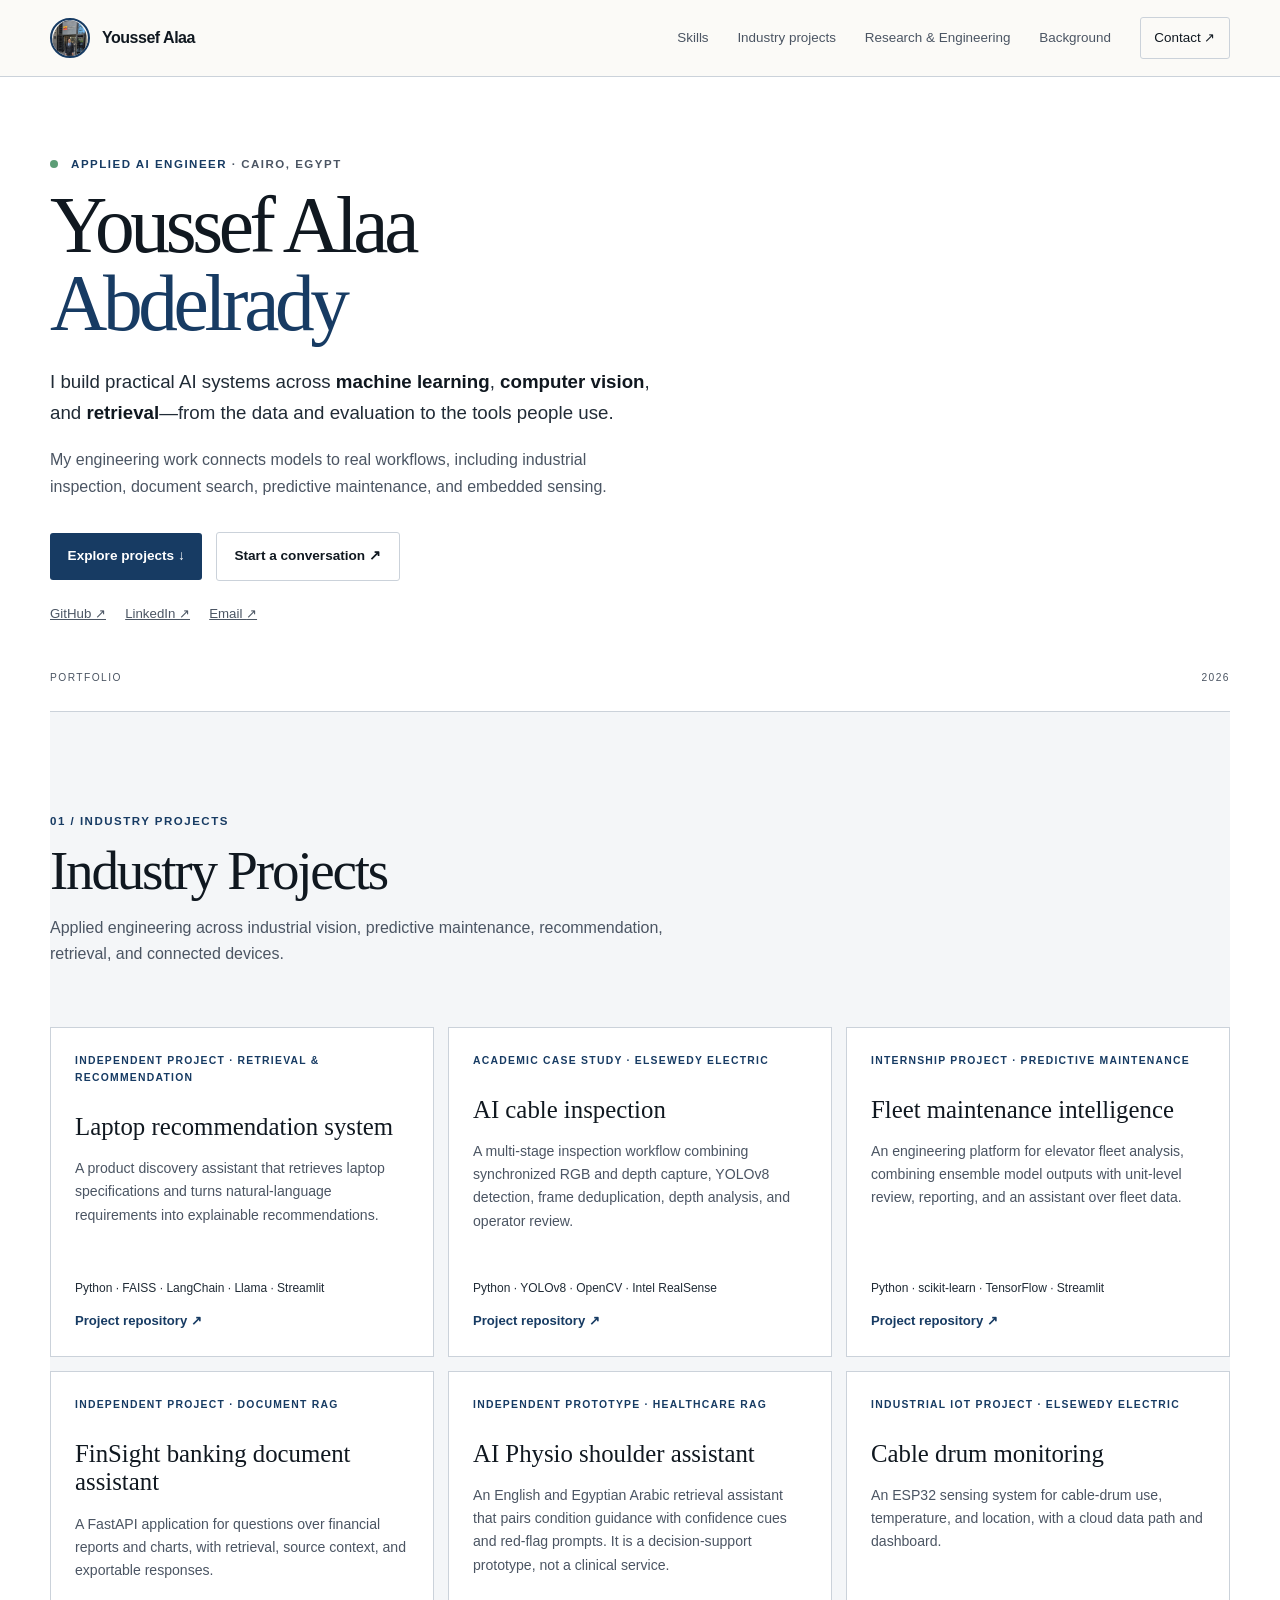
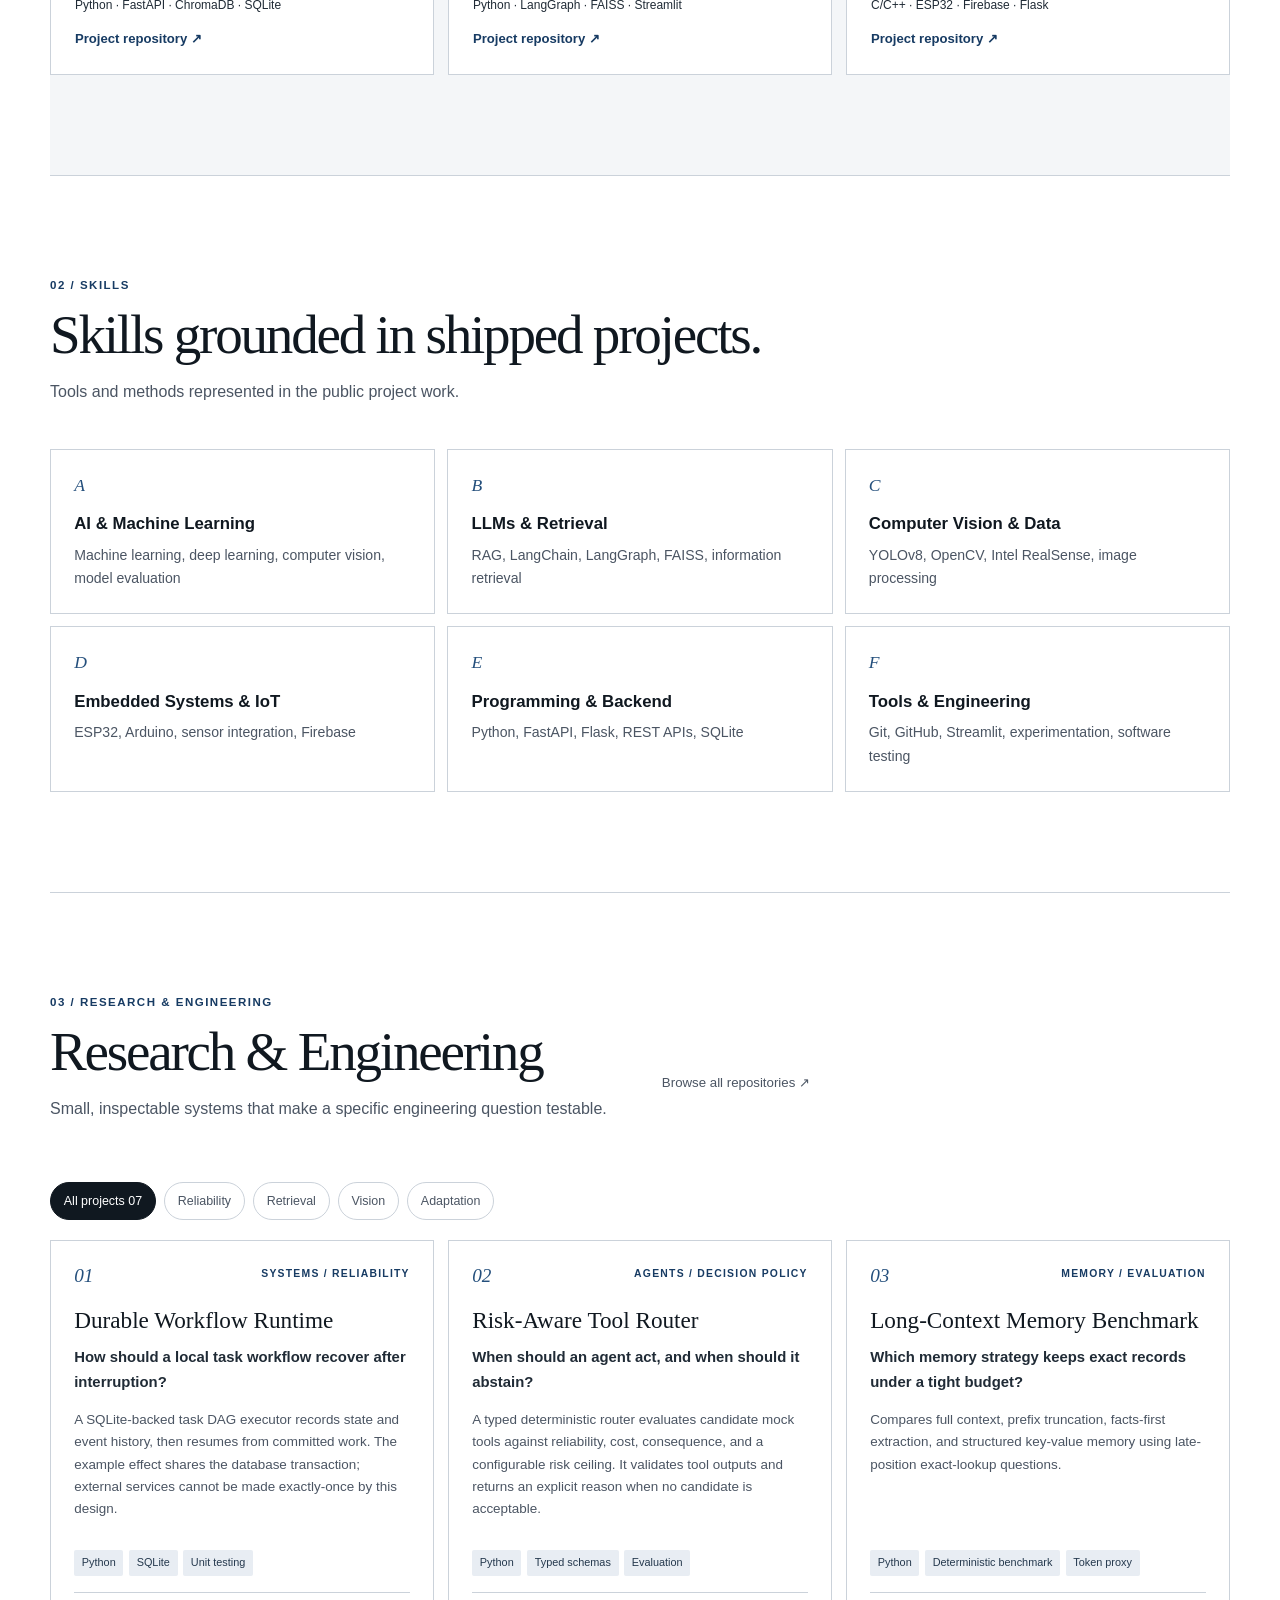
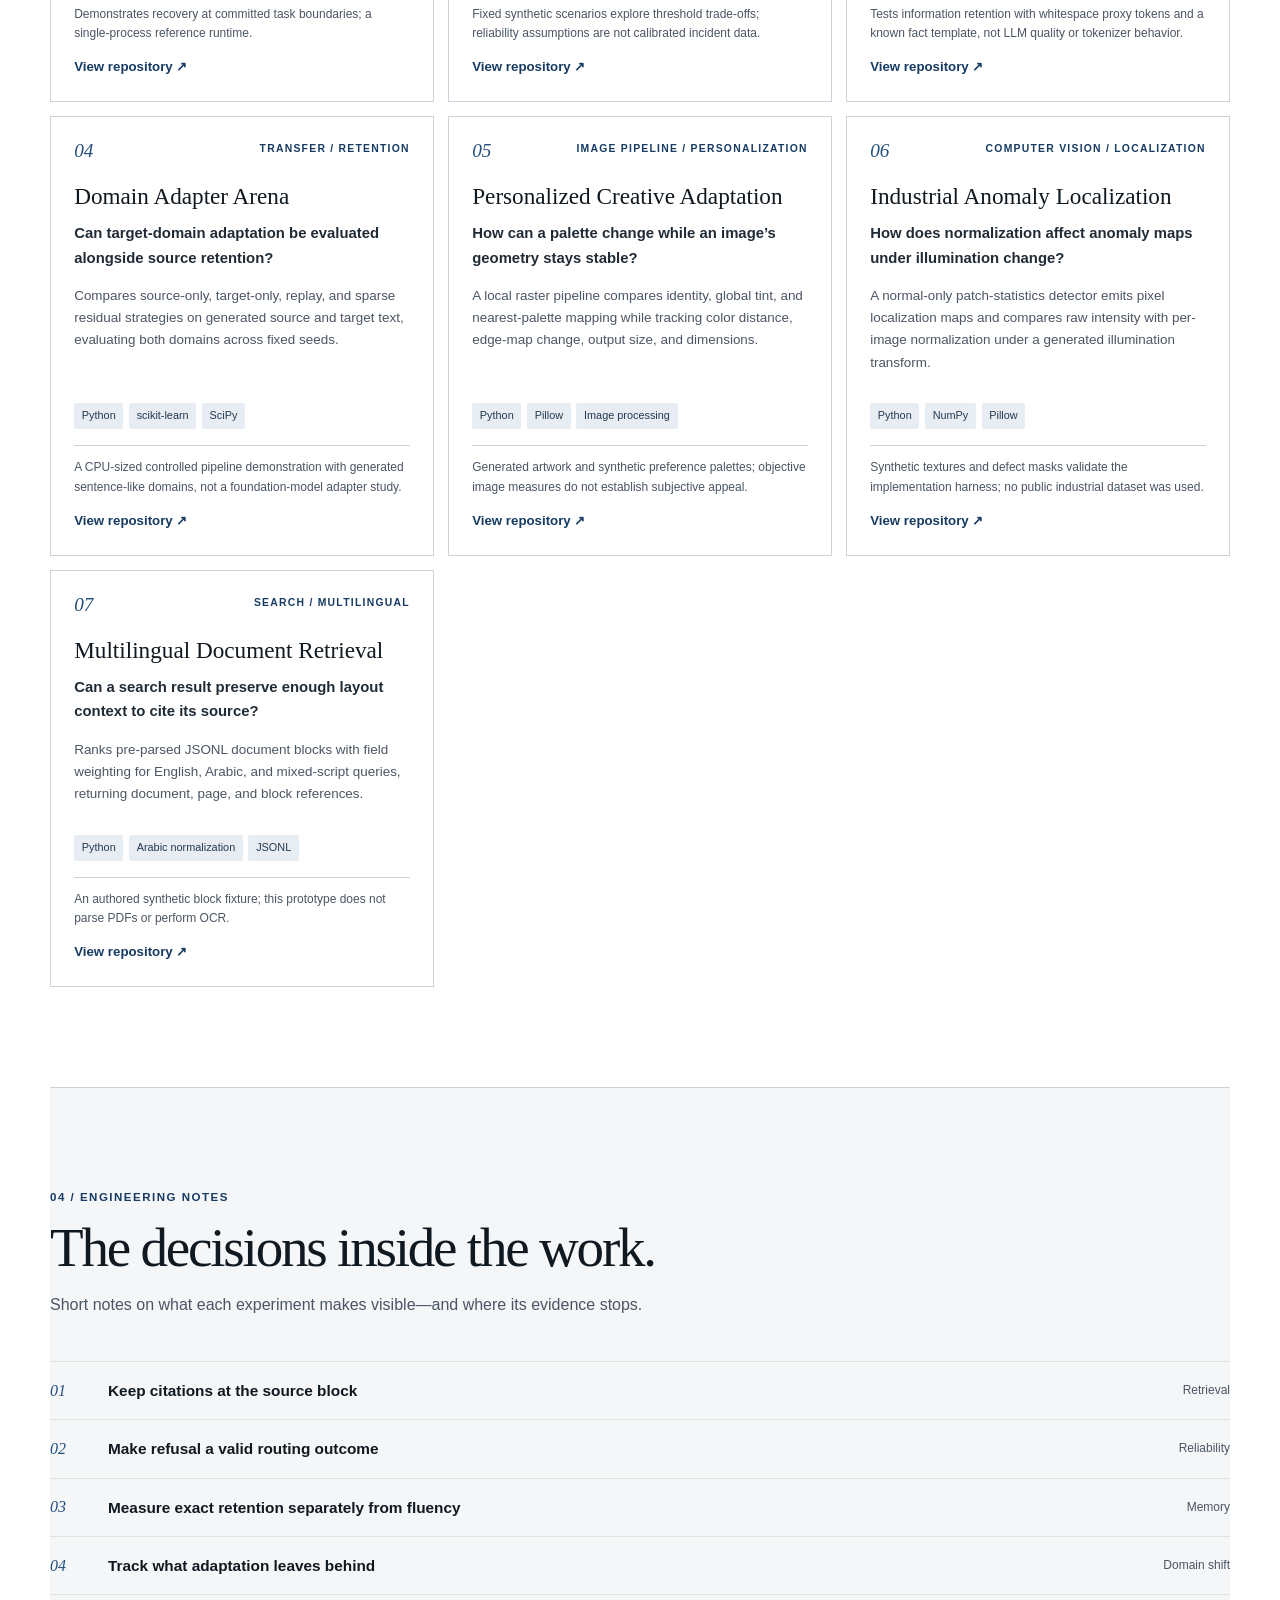
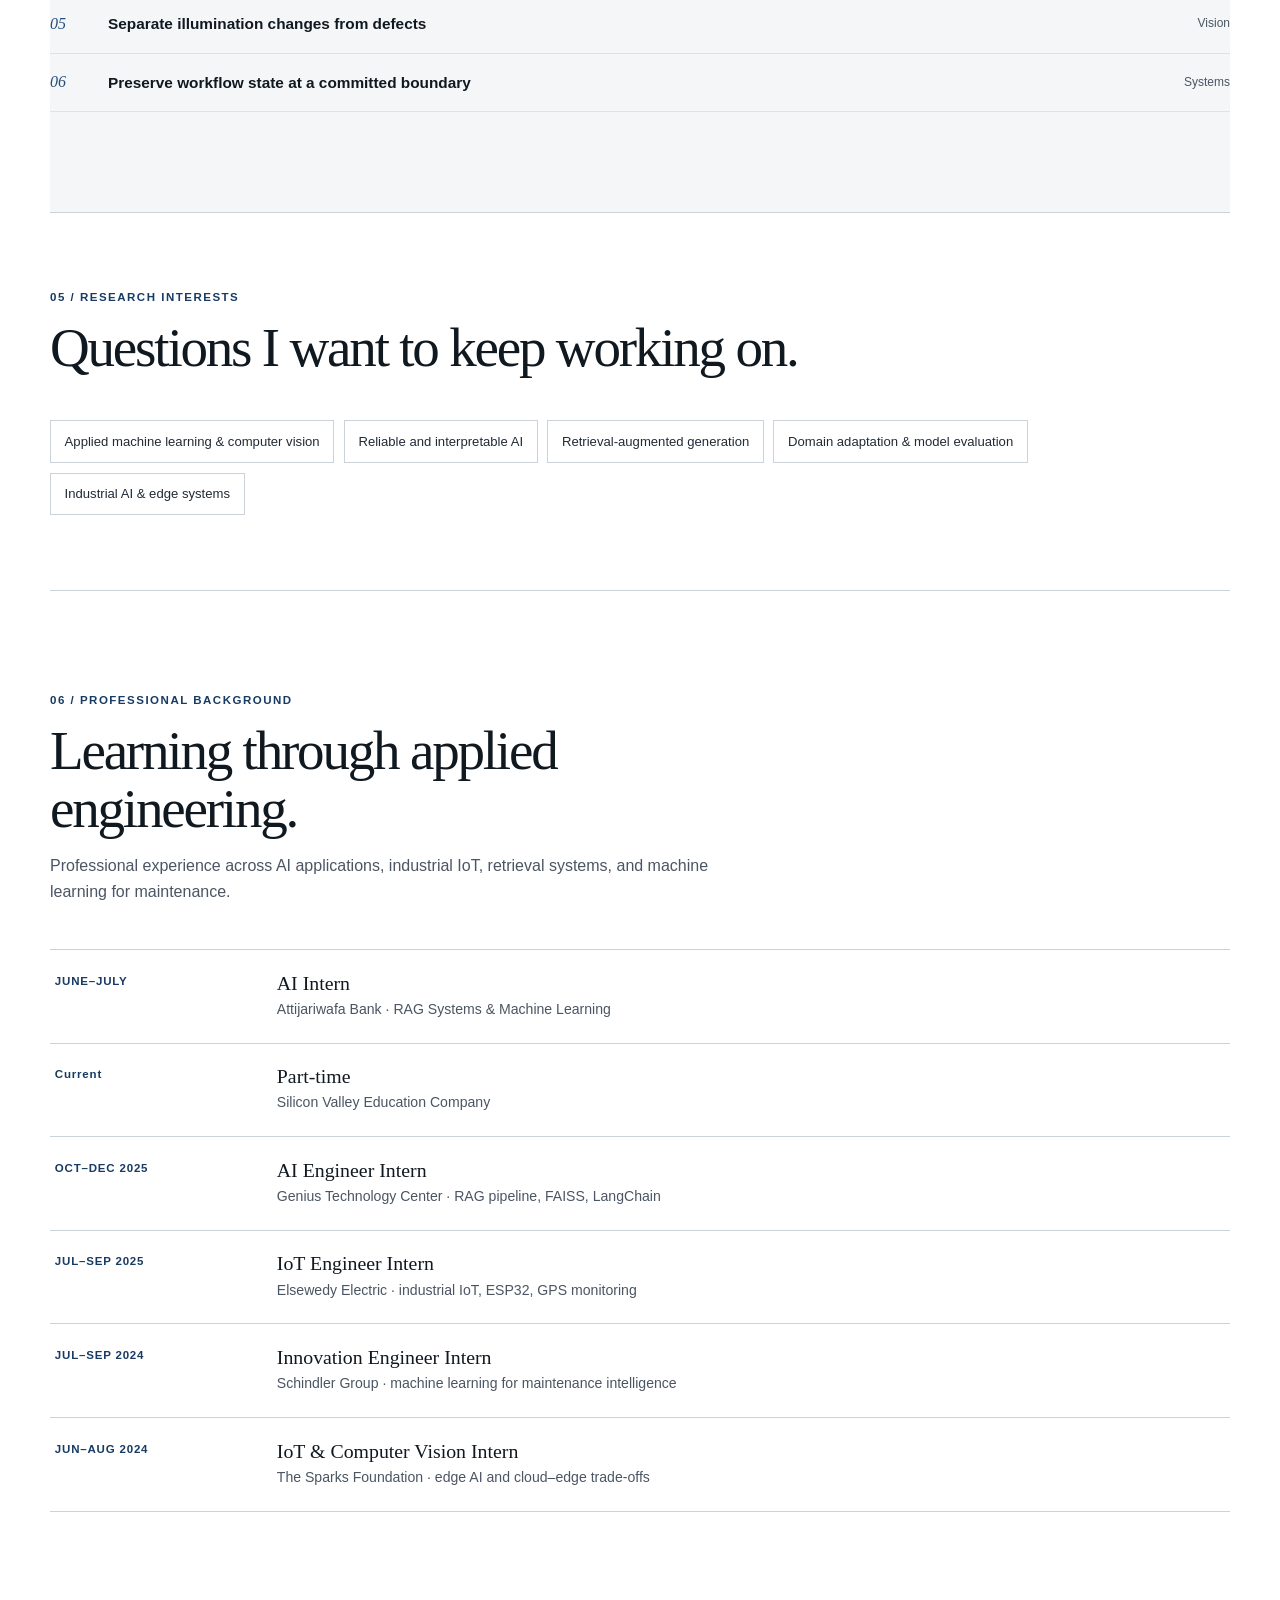
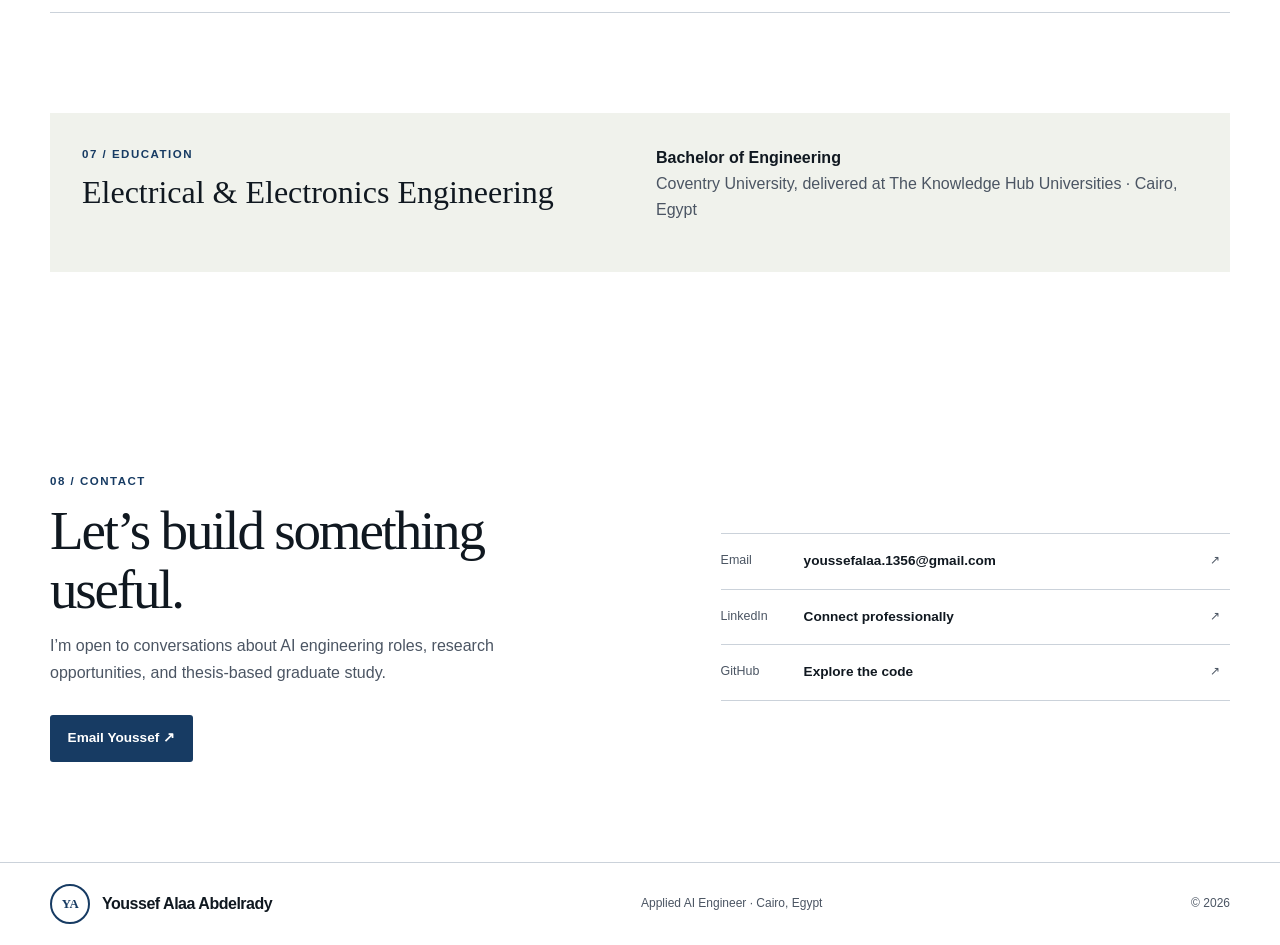
==== commit 7c2b3cde: "fix: complete portfolio presentation and regression checks" ====
--- a/index.html
+++ b/index.html
@@ -11,19 +11,19 @@
   <meta property="og:url" content="https://youssef-al-eng.github.io/">
   <meta property="og:site_name" content="Youssef Alaa Abdelrady">
   <link rel="canonical" href="https://youssef-al-eng.github.io/">
-  <link rel="icon" href="favicon.svg?v=portfolio-v2" type="image/svg+xml">
+  <link rel="icon" href="favicon.svg?v=portfolio-v3" type="image/svg+xml">
   <title>Youssef Alaa Abdelrady — Applied AI Engineer</title>
-  <link rel="stylesheet" href="style.css?v=portfolio-v2">
-  <script src="nav.js?v=portfolio-v2" defer></script>
+  <link rel="stylesheet" href="style.css?v=portfolio-v3">
+  <script src="nav.js?v=portfolio-v3" defer></script>
 </head>
 <body>
   <a class="skip-link" href="#main">Skip to content</a>
   <header class="site-header">
     <div class="header-inner">
-      <a class="wordmark" href="#home" aria-label="Youssef Alaa Abdelrady, home"><span class="wordmark-mark" aria-hidden="true">YA</span><span>Youssef Alaa</span></a>
+      <a class="wordmark" href="#home" aria-label="Youssef Alaa Abdelrady, home"><span class="wordmark-mark"><img src="assets/profile-photo.jpg?v=portfolio-v3" alt="" width="40" height="40"></span><span>Youssef Alaa</span></a>
       <button class="nav-toggle" type="button" aria-label="Open navigation" aria-expanded="false" aria-controls="site-nav"><span></span><span></span></button>
       <nav class="site-nav" id="site-nav" aria-label="Main navigation">
-        <a href="#expertise">Expertise</a><a href="#applied-work">Industry projects</a><a href="#projects">Research &amp; Engineering</a><a href="#experience">Background</a><a class="nav-contact" href="#contact">Contact <span aria-hidden="true">↗</span></a>
+        <a href="#skills">Skills</a><a href="#applied-work">Industry projects</a><a href="#projects">Research &amp; Engineering</a><a href="#experience">Background</a><a class="nav-contact" href="#contact">Contact <span aria-hidden="true">↗</span></a>
       </nav>
     </div>
   </header>
@@ -37,24 +37,6 @@
         <p class="hero-support">My engineering work connects models to real workflows, including industrial inspection, document search, predictive maintenance, and embedded sensing.</p>
         <div class="hero-actions"><a class="button button-primary" href="#projects">Explore projects <span aria-hidden="true">↓</span></a><a class="button button-quiet" href="mailto:youssefalaa.1356@gmail.com">Start a conversation <span aria-hidden="true">↗</span></a></div>
         <div class="social-links" aria-label="Professional links"><a href="https://github.com/Youssef-Al-eng" target="_blank" rel="noopener noreferrer">GitHub <span aria-hidden="true">↗</span></a><a href="https://www.linkedin.com/in/youssef-alaa-334581406/" target="_blank" rel="noopener noreferrer">LinkedIn <span aria-hidden="true">↗</span></a><a href="mailto:youssefalaa.1356@gmail.com">Email <span aria-hidden="true">↗</span></a></div>
-      </div>
-      <div class="hero-visual">
-        <div class="portrait-frame"><img src="assets/profile-photo.jpg?v=portfolio-v2" alt="Portrait of Youssef Alaa Abdelrady" width="960" height="1280" fetchpriority="high"><span class="portrait-index">CAIRO · EGYPT</span></div>
-        <div class="motion-code" aria-hidden="true"><span>model.evaluate()</span><span>→ evidence</span><i></i><i></i><i></i></div>
-        <div class="workflow-graphic" aria-hidden="true">
-        <svg class="systems-diagram" viewBox="0 0 520 420" role="img" aria-labelledby="diagram-title diagram-desc">
-          <title id="diagram-title">From data to deployed systems</title>
-          <desc id="diagram-desc">Four connected stages: data, model, evaluation, and delivery, with a feedback loop from evaluation to data.</desc>
-          <path class="diagram-grid" d="M0 70H520M0 140H520M0 210H520M0 280H520M0 350H520M65 0V420M130 0V420M195 0V420M260 0V420M325 0V420M390 0V420M455 0V420" />
-          <path class="diagram-line" d="M116 130H215M307 130H406M455 176V267H307M213 313H115V176" />
-          <circle class="diagram-node node-one" cx="116" cy="130" r="48"/><circle class="diagram-node node-two" cx="260" cy="130" r="48"/><circle class="diagram-node node-three" cx="455" cy="130" r="48"/><circle class="diagram-node node-four" cx="260" cy="313" r="48"/>
-          <text class="diagram-index" x="116" y="122">01</text><text class="diagram-label" x="116" y="143">DATA</text>
-          <text class="diagram-index" x="260" y="122">02</text><text class="diagram-label" x="260" y="143">MODEL</text>
-          <text class="diagram-index" x="455" y="122">03</text><text class="diagram-label" x="455" y="143">EVALUATE</text>
-          <text class="diagram-index" x="260" y="305">04</text><text class="diagram-label" x="260" y="326">DELIVER</text>
-          <text class="diagram-note" x="261" y="390" text-anchor="middle">Build with evidence. Ship with context.</text>
-        </svg>
-        </div><div class="visual-caption"><span>ENGINEERING LOOP</span><span>01 — 04</span></div>
       </div>
       <div class="hero-index" aria-hidden="true"><span>PORTFOLIO</span><span>2026</span></div>
     </section>
@@ -71,15 +53,15 @@
       </div>
     </section>
 
-    <section class="section-shell section-block" id="expertise" aria-labelledby="expertise-title">
-      <div class="section-heading"><p class="eyebrow">02 / Technical expertise</p><h2 id="expertise-title">Model knowledge, built into systems.</h2><p class="section-intro">A hands-on engineering toolkit shaped by projects across vision, retrieval, evaluation, and edge devices.</p></div>
-      <div class="expertise-grid">
-        <article class="expertise-card"><span class="card-index">A</span><h3>Programming &amp; data</h3><p>Python, C/C++, JavaScript, SQL, NumPy, pandas</p></article>
-        <article class="expertise-card"><span class="card-index">B</span><h3>Machine learning</h3><p>PyTorch, TensorFlow, scikit-learn, XGBoost, model evaluation</p></article>
-        <article class="expertise-card"><span class="card-index">C</span><h3>Computer vision</h3><p>YOLOv8, OpenCV, Intel RealSense, image processing, SSIM</p></article>
-        <article class="expertise-card"><span class="card-index">D</span><h3>Retrieval &amp; language models</h3><p>RAG, LangChain, LangGraph, FAISS, ChromaDB, Qdrant, sentence-transformers</p></article>
-        <article class="expertise-card"><span class="card-index">E</span><h3>APIs &amp; applications</h3><p>FastAPI, Flask, Streamlit, REST, Docker, SQLite, PostgreSQL</p></article>
-        <article class="expertise-card"><span class="card-index">F</span><h3>Embedded &amp; edge</h3><p>ESP32, Arduino, sensor fusion, UART, I²C, SPI, Firebase</p></article>
+    <section class="section-shell section-block skills-section" id="skills" aria-labelledby="skills-title">
+      <div class="section-heading"><p class="eyebrow">02 / Skills</p><h2 id="skills-title">Skills grounded in shipped projects.</h2><p class="section-intro">Tools and methods represented in the public project work.</p></div>
+      <div class="skills-grid">
+        <article class="skills-card"><span class="card-index">A</span><h3>AI &amp; Machine Learning</h3><p>Machine learning, deep learning, computer vision, model evaluation</p></article>
+        <article class="skills-card"><span class="card-index">B</span><h3>LLMs &amp; Retrieval</h3><p>RAG, LangChain, LangGraph, FAISS, information retrieval</p></article>
+        <article class="skills-card"><span class="card-index">C</span><h3>Computer Vision &amp; Data</h3><p>YOLOv8, OpenCV, Intel RealSense, image processing</p></article>
+        <article class="skills-card"><span class="card-index">D</span><h3>Embedded Systems &amp; IoT</h3><p>ESP32, Arduino, sensor integration, Firebase</p></article>
+        <article class="skills-card"><span class="card-index">E</span><h3>Programming &amp; Backend</h3><p>Python, FastAPI, Flask, REST APIs, SQLite</p></article>
+        <article class="skills-card"><span class="card-index">F</span><h3>Tools &amp; Engineering</h3><p>Git, GitHub, Streamlit, experimentation, software testing</p></article>
       </div>
     </section>
 
@@ -134,7 +116,7 @@
     <section class="section-shell section-block background-section" id="experience" aria-labelledby="experience-title">
       <div class="section-heading"><p class="eyebrow">06 / Professional background</p><h2 id="experience-title">Learning through applied engineering.</h2><p class="section-intro">Professional experience across AI applications, industrial IoT, retrieval systems, and machine learning for maintenance.</p></div>
       <div class="timeline">
-        <article class="timeline-row"><span class="timeline-date">JUNE&ndash;JULY</span><div><h3>AI Intern</h3><p>Attijariwafa Bank (&#1575;&#1604;&#1578;&#1580;&#1575;&#1585;&#1610; &#1608;&#1601;&#1575; &#1576;&#1606;&#1603;) · RAG systems and machine learning models</p></div></article>
+        <article class="timeline-row"><span class="timeline-date">JUNE–JULY</span><div><h3>AI Intern</h3><p>Attijariwafa Bank · RAG Systems &amp; Machine Learning</p></div></article>
         <article class="timeline-row"><span class="timeline-date">Current</span><div><h3>Part-time</h3><p>Silicon Valley Education Company</p></div></article>
         <article class="timeline-row"><span class="timeline-date">OCT–DEC 2025</span><div><h3>AI Engineer Intern</h3><p>Genius Technology Center · RAG pipeline, FAISS, LangChain</p></div></article>
         <article class="timeline-row"><span class="timeline-date">JUL–SEP 2025</span><div><h3>IoT Engineer Intern</h3><p>Elsewedy Electric · industrial IoT, ESP32, GPS monitoring</p></div></article>
--- a/style.css
+++ b/style.css
@@ -1,6 +1,7 @@
-:root{color-scheme:light;--ink:#182321;--ink-2:#31413c;--paper:#fbfaf7;--white:#fff;--muted:#66716c;--soft:#87908b;--line:#e5e7e1;--teal:#286c5d;--teal-dark:#174d42;--amber:#b7783d;--max:1180px;--display:Georgia,"Times New Roman",serif;--body:Inter,"Aptos",-apple-system,BlinkMacSystemFont,"Segoe UI",sans-serif}
-*{box-sizing:border-box}html{scroll-behavior:smooth;scroll-padding-top:90px}body{margin:0;background:var(--paper);color:var(--ink);font:16px/1.65 var(--body)}a{color:inherit}a:focus-visible,button:focus-visible,summary:focus-visible{outline:3px solid #b7783d;outline-offset:4px}.skip-link{position:absolute;left:1rem;top:-5rem;background:#fff;padding:.6rem 1rem;z-index:10}.skip-link:focus{top:1rem}.site-header{position:sticky;top:0;z-index:5;background:rgba(251,250,247,.94);backdrop-filter:blur(14px);border-bottom:1px solid var(--line)}.header-inner,.section-shell,.footer-inner{width:min(var(--max),calc(100% - 56px));margin-inline:auto}.header-inner{height:76px;display:flex;align-items:center;justify-content:space-between}.wordmark{display:flex;align-items:center;gap:.75rem;text-decoration:none;font-weight:700;letter-spacing:-.03em}.wordmark-mark{width:36px;height:36px;border:1px solid var(--teal);border-radius:50%;display:grid;place-items:center;color:var(--teal);font:600 .8rem var(--display)}.site-nav{display:flex;align-items:center;gap:1.8rem}.site-nav a{text-decoration:none;color:var(--muted);font-size:.84rem}.site-nav a:hover,.text-link:hover{color:var(--teal)}.site-nav .nav-contact{border:1px solid var(--line);border-radius:3px;padding:.55rem .85rem;color:var(--ink)}.nav-toggle{display:none}.hero{min-height:670px;display:grid;grid-template-columns:1.1fr .9fr;align-items:center;gap:5vw;padding-block:78px 86px;position:relative}.eyebrow{font-size:.72rem;letter-spacing:.13em;text-transform:uppercase;color:var(--teal);font-weight:700}.status-dot{display:inline-block;width:8px;height:8px;border-radius:50%;background:#5c9d76;margin-right:.55rem}.eyebrow-location{color:var(--soft)}h1,h2,h3,p{margin-top:0}h1{font:500 clamp(3rem,6.2vw,5.65rem)/.99 var(--display);letter-spacing:-.055em;max-width:700px;margin:.5rem 0 1.5rem}h1 span{display:block;color:var(--teal)}.hero-lede{font-size:1.17rem;max-width:620px;color:var(--ink-2)}.hero-lede strong{color:var(--ink)}.hero-support{color:var(--muted);max-width:570px}.hero-actions,.social-links{display:flex;align-items:center;gap:.85rem;flex-wrap:wrap}.hero-actions{margin:2rem 0 1.35rem}.button{padding:.78rem 1.1rem;border-radius:3px;text-decoration:none;font-size:.85rem;font-weight:650}.button-primary{background:var(--teal);color:white}.button-primary:hover{background:var(--teal-dark)}.button-quiet{border:1px solid var(--line)}.social-links{gap:1.2rem}.social-links a,.text-link{font-size:.83rem;color:var(--muted)}.hero-visual{position:relative;min-height:500px;display:grid;place-items:center}.portrait-frame{position:relative;width:min(350px,77%);height:445px;background:#ebe8df;overflow:hidden;border-radius:180px 180px 3px 3px;box-shadow:0 25px 65px #26332c17}.portrait-frame img{width:100%;height:100%;object-fit:cover;object-position:50% 35%;transform:scale(1.14)}.portrait-index{position:absolute;bottom:1rem;left:1rem;color:#fff;text-shadow:0 1px 8px #000;font-size:.65rem;letter-spacing:.14em}.motion-code{position:absolute;right:-.5rem;top:23%;padding:1rem 1.2rem;border:1px solid #e2e5df;background:#ffffffdf;color:var(--teal);font: .77rem/1.8 ui-monospace,monospace;box-shadow:0 12px 35px #26332c0b;animation:float 6s ease-in-out infinite}.motion-code span{display:block}.motion-code i{position:absolute;width:5px;height:5px;border-radius:50%;background:#78a99a;animation:signal 3.5s ease-in-out infinite}.motion-code i:nth-of-type(1){left:-30px;top:15px}.motion-code i:nth-of-type(2){left:-54px;top:53px;animation-delay:.8s}.motion-code i:nth-of-type(3){left:-19px;bottom:8px;animation-delay:1.4s}.systems-diagram{width:100%;height:auto;position:absolute;inset:0;opacity:.12}.workflow-graphic{position:absolute;inset:0}.diagram-grid{fill:none;stroke:#8ea49a;stroke-width:.6}.diagram-line{fill:none;stroke:#357969;stroke-width:2;stroke-dasharray:5 7;animation:dash 16s linear infinite}.diagram-node{fill:#fff;stroke:#387b6a;stroke-width:2}.diagram-index,.diagram-label,.diagram-note{fill:#34584e;font-family:var(--body);text-anchor:middle}.diagram-index{font-size:14px}.diagram-label{font-size:10px;letter-spacing:1px}.diagram-note{font-size:12px}.visual-caption{position:absolute;bottom:8%;right:0;left:0;display:flex;justify-content:space-between;color:var(--soft);font-size:.65rem;letter-spacing:.12em}.hero-index{position:absolute;bottom:24px;left:0;right:0;display:flex;justify-content:space-between;color:#959b94;font-size:.64rem;letter-spacing:.14em}.section-block{padding-block:100px;border-top:1px solid var(--line)}.section-heading{max-width:760px;margin-bottom:2.7rem}.section-heading h2,.contact-copy h2{font:500 clamp(2.2rem,4.3vw,3.8rem)/1.06 var(--display);letter-spacing:-.04em;margin:.35rem 0 .9rem}.section-intro{color:var(--muted);max-width:660px}.section-heading-row{display:flex;justify-content:space-between;align-items:end;gap:2rem}.text-link{text-decoration:none;white-space:nowrap;margin-bottom:2.8rem}.expertise-grid{display:grid;grid-template-columns:repeat(3,1fr);gap:12px}.expertise-card{background:var(--white);border:1px solid var(--line);padding:1.45rem;min-height:160px;transition:transform .25s,box-shadow .25s}.expertise-card:hover,.applied-card:hover,.project-card:hover{transform:translateY(-4px);box-shadow:0 15px 38px #26332c0d}.card-index{font:italic 1.1rem var(--display);color:var(--amber)}.expertise-card h3{font-size:1.05rem;margin:.7rem 0 .35rem}.expertise-card p{font-size:.88rem;color:var(--muted);margin:0}.applied-section{background:#f3f4ef}.applied-grid{display:grid;grid-template-columns:repeat(3,1fr);gap:14px}.applied-card{background:#fff;border:1px solid var(--line);padding:1.5rem;min-height:290px;display:flex;flex-direction:column;transition:transform .25s,box-shadow .25s}.applied-card:first-child,.applied-card:nth-child(2){grid-column:span 1;min-height:330px}.work-label,.project-type{font-size:.65rem;letter-spacing:.12em;color:var(--teal);font-weight:700}.applied-card h3{font:500 1.55rem/1.15 var(--display);margin:1rem 0}.applied-card p:not(.work-label){color:var(--muted);font-size:.88rem}.applied-card .tags{font-size:.75rem!important;color:var(--ink-2)!important;margin-top:auto}.applied-card a{color:var(--teal);font-size:.82rem;text-decoration:none;font-weight:650}.projects-section{background:#fff}.project-filters{display:flex;gap:.5rem;flex-wrap:wrap;margin-bottom:1.25rem}.project-filters button{font:inherit;font-size:.78rem;border:1px solid var(--line);background:transparent;padding:.5rem .8rem;border-radius:99px;color:var(--muted);cursor:pointer}.project-filters button[aria-pressed=true]{background:var(--ink);color:#fff;border-color:var(--ink)}.project-filters button span{opacity:.65}.project-grid{display:grid;grid-template-columns:repeat(3,1fr);gap:14px}.project-card{border:1px solid var(--line);padding:1.45rem;background:var(--paper);min-height:385px;display:flex;flex-direction:column;transition:transform .25s,box-shadow .25s}.project-topline{display:flex;justify-content:space-between;gap:.5rem}.project-number{font:italic 1.2rem var(--display);color:var(--amber)}.project-card h3{font:500 1.45rem/1.12 var(--display);margin:1.3rem 0 .75rem}.project-question{font-weight:650;color:var(--ink-2);font-size:.93rem}.project-card>p:not(.project-question){font-size:.84rem;color:var(--muted)}.tag-list{display:flex;flex-wrap:wrap;gap:.35rem;margin-top:auto;padding:1rem 0}.tag-list span{background:#eef2ed;color:#486058;border-radius:2px;padding:.25rem .48rem;font-size:.68rem}.evidence-note{border-top:1px solid var(--line);padding-top:.75rem;font-size:.75rem!important}.project-link{color:var(--teal);text-decoration:none;font-weight:650;font-size:.83rem}.filter-status{position:absolute;clip:rect(0 0 0 0);clip-path:inset(50%)}.deep-dive-section{background:#f3f4ef}.deep-dive-list details{border-top:1px solid #dfe3dc;padding:1rem 0}.deep-dive-list details:last-child{border-bottom:1px solid #dfe3dc}.deep-dive-list summary{display:grid;grid-template-columns:42px 1fr auto;gap:1rem;align-items:center;cursor:pointer;list-style:none}.deep-dive-list summary::-webkit-details-marker{display:none}.deep-dive-list summary>span:first-child{color:var(--amber);font:italic 1rem var(--display)}.deep-dive-list summary strong{font-size:.96rem}.summary-domain{font-size:.75rem;color:var(--muted)}.deep-dive-list details p{margin:1rem 0 0 58px;color:var(--muted);max-width:850px;font-size:.9rem}.interests-section{padding-block:75px}.interest-list{display:flex;flex-wrap:wrap;gap:.6rem}.interest-list span{border:1px solid var(--line);padding:.6rem .85rem;background:#fff;font-size:.82rem;color:var(--ink-2)}.timeline{border-top:1px solid var(--line)}.timeline-row{display:grid;grid-template-columns:190px 1fr;gap:2rem;padding:1.35rem .3rem;border-bottom:1px solid var(--line)}.timeline-date{font-size:.72rem;color:var(--teal);font-weight:700;letter-spacing:.07em}.timeline-row h3{font:500 1.24rem var(--display);margin:0 0 .2rem}.timeline-row p{color:var(--muted);margin:0;font-size:.88rem}.education-panel{display:grid;grid-template-columns:1fr 1fr;gap:2rem;background:#f0f2ec;padding:2rem}.education-panel h2{font:500 2rem/1.1 var(--display);margin:0}.degree-name{font-weight:700;margin:0}.education-panel p:last-child{color:var(--muted)}.contact-section{display:grid;grid-template-columns:1.1fr .9fr;gap:3rem;padding-block:100px}.contact-copy h2{max-width:550px}.contact-copy>p:not(.eyebrow){color:var(--muted);max-width:480px}.contact-copy .button{display:inline-block;margin-top:.8rem}.contact-links{align-self:center;border-top:1px solid var(--line)}.contact-links a{display:grid;grid-template-columns:75px 1fr 20px;gap:.5rem;padding:1rem 0;border-bottom:1px solid var(--line);text-decoration:none}.contact-links span{color:var(--muted);font-size:.78rem}.contact-links strong{font-size:.85rem;font-weight:600;overflow-wrap:anywhere}.site-footer{border-top:1px solid var(--line)}.footer-inner{min-height:82px;display:flex;justify-content:space-between;align-items:center;gap:1rem}.footer-inner>span{font-size:.75rem;color:var(--muted)}
+:root{color-scheme:light;--ink:#101820;--ink-2:#202b36;--paper:#fff;--white:#fff;--muted:#4b5563;--soft:#4b5563;--line:#cbd2da;--teal:#173b63;--teal-dark:#102b49;--amber:#244f7c;--max:1180px;--display:Georgia,"Times New Roman",serif;--body:Inter,"Aptos",-apple-system,BlinkMacSystemFont,"Segoe UI",sans-serif}
+*{box-sizing:border-box}html{scroll-behavior:smooth;scroll-padding-top:90px}body{margin:0;background:var(--paper);color:var(--ink);font:16px/1.65 var(--body)}a{color:inherit}a:focus-visible,button:focus-visible,summary:focus-visible{outline:3px solid #244f7c;outline-offset:4px}.skip-link{position:absolute;left:1rem;top:-5rem;background:#fff;padding:.6rem 1rem;z-index:10}.skip-link:focus{top:1rem}.site-header{position:sticky;top:0;z-index:5;background:rgba(251,250,247,.94);backdrop-filter:blur(14px);border-bottom:1px solid var(--line)}.header-inner,.section-shell,.footer-inner{width:min(var(--max),calc(100% - 56px));margin-inline:auto}.header-inner{height:76px;display:flex;align-items:center;justify-content:space-between}.wordmark{display:flex;align-items:center;gap:.75rem;text-decoration:none;font-weight:700;letter-spacing:-.03em}.wordmark-mark{width:40px;height:40px;overflow:hidden;border:2px solid var(--teal);border-radius:50%;display:grid;place-items:center;color:var(--teal);font:600 .8rem var(--display);flex:none}.wordmark-mark img{display:block;width:100%;height:100%;object-fit:cover;object-position:50% 24%;border-radius:50%}.site-nav{display:flex;align-items:center;gap:1.8rem}.site-nav a{text-decoration:none;color:var(--muted);font-size:.84rem}.site-nav a:hover,.text-link:hover{color:var(--teal)}.site-nav a[aria-current="location"]{color:var(--ink);font-weight:700}.site-nav .nav-contact{border:1px solid var(--line);border-radius:3px;padding:.55rem .85rem;color:var(--ink)}.nav-toggle{display:none}.hero{min-height:620px;display:grid;grid-template-columns:minmax(0,1fr);align-items:center;padding-block:78px 86px;position:relative}.eyebrow{font-size:.72rem;letter-spacing:.13em;text-transform:uppercase;color:var(--teal);font-weight:700}.status-dot{display:inline-block;width:8px;height:8px;border-radius:50%;background:#5c9d76;margin-right:.55rem}.eyebrow-location{color:var(--soft)}h1,h2,h3,p{margin-top:0}h1{font:500 clamp(3rem,6.2vw,5.65rem)/.99 var(--display);letter-spacing:-.055em;max-width:700px;margin:.5rem 0 1.5rem}h1 span{display:block;color:var(--teal)}.hero-lede{font-size:1.17rem;max-width:620px;color:var(--ink-2)}.hero-lede strong{color:var(--ink)}.hero-support{color:var(--muted);max-width:570px}.hero-actions,.social-links{display:flex;align-items:center;gap:.85rem;flex-wrap:wrap}.hero-actions{margin:2rem 0 1.35rem}.button{padding:.78rem 1.1rem;border-radius:3px;text-decoration:none;font-size:.85rem;font-weight:650}.button-primary{background:var(--teal);color:white}.button-primary:hover{background:var(--teal-dark)}.button-quiet{border:1px solid var(--line);color:var(--ink)}.button-quiet:hover{border-color:var(--teal);color:var(--teal)}.social-links{gap:1.2rem}.social-links a,.text-link{font-size:.83rem;color:var(--muted)}.hero-visual{position:relative;min-height:500px;display:grid;place-items:center}.portrait-frame{position:relative;width:min(350px,77%);height:445px;background:#ebe8df;overflow:hidden;border-radius:180px 180px 3px 3px;box-shadow:0 25px 65px #26332c17}.portrait-frame img{width:100%;height:100%;object-fit:cover;object-position:50% 35%;transform:scale(1.14)}.portrait-index{position:absolute;bottom:1rem;left:1rem;color:#fff;text-shadow:0 1px 8px #000;font-size:.65rem;letter-spacing:.14em}.motion-code{position:absolute;right:-.5rem;top:23%;padding:1rem 1.2rem;border:1px solid #e2e5df;background:#ffffffdf;color:var(--teal);font: .77rem/1.8 ui-monospace,monospace;box-shadow:0 12px 35px #26332c0b;animation:float 6s ease-in-out infinite}.motion-code span{display:block}.motion-code i{position:absolute;width:5px;height:5px;border-radius:50%;background:#78a99a;animation:signal 3.5s ease-in-out infinite}.motion-code i:nth-of-type(1){left:-30px;top:15px}.motion-code i:nth-of-type(2){left:-54px;top:53px;animation-delay:.8s}.motion-code i:nth-of-type(3){left:-19px;bottom:8px;animation-delay:1.4s}.systems-diagram{width:100%;height:auto;position:absolute;inset:0;opacity:.12}.workflow-graphic{position:absolute;inset:0}.diagram-grid{fill:none;stroke:#8ea49a;stroke-width:.6}.diagram-line{fill:none;stroke:#357969;stroke-width:2;stroke-dasharray:5 7;animation:dash 16s linear infinite}.diagram-node{fill:#fff;stroke:#387b6a;stroke-width:2}.diagram-index,.diagram-label,.diagram-note{fill:#34584e;font-family:var(--body);text-anchor:middle}.diagram-index{font-size:14px}.diagram-label{font-size:10px;letter-spacing:1px}.diagram-note{font-size:12px}.visual-caption{position:absolute;bottom:8%;right:0;left:0;display:flex;justify-content:space-between;color:var(--soft);font-size:.65rem;letter-spacing:.12em}.hero-index{position:absolute;bottom:24px;left:0;right:0;display:flex;justify-content:space-between;color:#4b5563;font-size:.64rem;letter-spacing:.14em}.section-block{padding-block:100px;border-top:1px solid var(--line)}.section-heading{max-width:760px;margin-bottom:2.7rem}.section-heading h2,.contact-copy h2{font:500 clamp(2.2rem,4.3vw,3.8rem)/1.06 var(--display);letter-spacing:-.04em;margin:.35rem 0 .9rem}.section-intro{color:var(--muted);max-width:660px}.section-heading-row{display:flex;justify-content:space-between;align-items:end;gap:2rem}.text-link{text-decoration:none;white-space:nowrap;margin-bottom:2.8rem}.skills-grid{display:grid;grid-template-columns:repeat(3,1fr);gap:12px}.skills-card{background:var(--white);border:1px solid var(--line);padding:1.45rem;min-height:160px;transition:transform .25s,box-shadow .25s}.skills-card:hover,.applied-card:hover,.project-card:hover{transform:translateY(-4px);box-shadow:0 15px 38px #26332c0d}.card-index{font:italic 1.1rem var(--display);color:var(--amber)}.skills-card h3{font-size:1.05rem;margin:.7rem 0 .35rem}.skills-card p{font-size:.88rem;color:var(--muted);margin:0}.applied-section{background:#f4f6f8}.applied-grid{display:grid;grid-template-columns:repeat(3,1fr);gap:14px}.applied-card{background:#fff;border:1px solid var(--line);padding:1.5rem;min-height:290px;display:flex;flex-direction:column;transition:transform .25s,box-shadow .25s}.applied-card:first-child,.applied-card:nth-child(2){grid-column:span 1;min-height:330px}.work-label,.project-type{font-size:.65rem;letter-spacing:.12em;color:var(--teal);font-weight:700}.applied-card h3{font:500 1.55rem/1.15 var(--display);margin:1rem 0}.applied-card p:not(.work-label){color:var(--muted);font-size:.88rem}.applied-card .tags{font-size:.75rem!important;color:var(--ink-2)!important;margin-top:auto}.applied-card a{color:var(--teal);font-size:.82rem;text-decoration:none;font-weight:650}.projects-section{background:#fff}.project-filters{display:flex;gap:.5rem;flex-wrap:wrap;margin-bottom:1.25rem}.project-filters button{font:inherit;font-size:.78rem;border:1px solid var(--line);background:transparent;padding:.5rem .8rem;border-radius:99px;color:var(--muted);cursor:pointer}.project-filters button[aria-pressed=true]{background:var(--ink);color:#fff;border-color:var(--ink)}.project-filters button span{opacity:1}.project-filters button:hover{border-color:var(--teal);color:var(--ink)}.project-grid{display:grid;grid-template-columns:repeat(3,1fr);gap:14px}.project-card{border:1px solid var(--line);padding:1.45rem;background:var(--paper);min-height:385px;display:flex;flex-direction:column;transition:transform .25s,box-shadow .25s}.project-topline{display:flex;justify-content:space-between;gap:.5rem}.project-number{font:italic 1.2rem var(--display);color:var(--amber)}.project-card h3{font:500 1.45rem/1.12 var(--display);margin:1.3rem 0 .75rem}.project-question{font-weight:650;color:var(--ink-2);font-size:.93rem}.project-card>p:not(.project-question){font-size:.84rem;color:var(--muted)}.tag-list{display:flex;flex-wrap:wrap;gap:.35rem;margin-top:auto;padding:1rem 0}.tag-list span{background:#e8edf3;color:#24384d;border-radius:2px;padding:.25rem .48rem;font-size:.68rem}.evidence-note{border-top:1px solid var(--line);padding-top:.75rem;font-size:.75rem!important}.project-link{color:var(--teal);text-decoration:none;font-weight:650;font-size:.83rem}.filter-status{position:absolute;clip:rect(0 0 0 0);clip-path:inset(50%)}.deep-dive-section{background:#f4f6f8}.deep-dive-list details{border-top:1px solid #dfe3dc;padding:1rem 0}.deep-dive-list details:last-child{border-bottom:1px solid #dfe3dc}.deep-dive-list summary{display:grid;grid-template-columns:42px 1fr auto;gap:1rem;align-items:center;cursor:pointer;list-style:none}.deep-dive-list summary::-webkit-details-marker{display:none}.deep-dive-list summary>span:first-child{color:var(--amber);font:italic 1rem var(--display)}.deep-dive-list summary strong{font-size:.96rem}.summary-domain{font-size:.75rem;color:var(--muted)}.deep-dive-list details p{margin:1rem 0 0 58px;color:var(--muted);max-width:850px;font-size:.9rem}.interests-section{padding-block:75px}.interest-list{display:flex;flex-wrap:wrap;gap:.6rem}.interest-list span{border:1px solid var(--line);padding:.6rem .85rem;background:#fff;font-size:.82rem;color:var(--ink-2)}.timeline{border-top:1px solid var(--line)}.timeline-row{display:grid;grid-template-columns:190px 1fr;gap:2rem;padding:1.35rem .3rem;border-bottom:1px solid var(--line)}.timeline-date{font-size:.72rem;color:var(--teal);font-weight:700;letter-spacing:.07em}.timeline-row h3{font:500 1.24rem var(--display);margin:0 0 .2rem}.timeline-row p{color:var(--muted);margin:0;font-size:.88rem}.education-panel{display:grid;grid-template-columns:1fr 1fr;gap:2rem;background:#f0f2ec;padding:2rem}.education-panel h2{font:500 2rem/1.1 var(--display);margin:0}.degree-name{font-weight:700;margin:0}.education-panel p:last-child{color:var(--muted)}.contact-section{display:grid;grid-template-columns:1.1fr .9fr;gap:3rem;padding-block:100px}.contact-copy h2{max-width:550px}.contact-copy>p:not(.eyebrow){color:var(--muted);max-width:480px}.contact-copy .button{display:inline-block;margin-top:.8rem}.contact-links{align-self:center;border-top:1px solid var(--line)}.contact-links a{display:grid;grid-template-columns:75px 1fr 20px;gap:.5rem;padding:1rem 0;border-bottom:1px solid var(--line);text-decoration:none}.contact-links span{color:var(--muted);font-size:.78rem}.contact-links strong{font-size:.85rem;font-weight:600;overflow-wrap:anywhere}.site-footer{border-top:1px solid var(--line)}.footer-inner{min-height:82px;display:flex;justify-content:space-between;align-items:center;gap:1rem}.footer-inner>span{font-size:.75rem;color:var(--muted)}
 @keyframes dash{to{stroke-dashoffset:-180}}@keyframes float{50%{transform:translateY(-7px)}}@keyframes signal{0%,100%{opacity:.35;transform:scale(.7)}50%{opacity:1;transform:scale(1.4)}}
-@media(max-width:900px){.header-inner,.section-shell,.footer-inner{width:min(var(--max),calc(100% - 40px))}.hero{grid-template-columns:1fr  .75fr;gap:1rem;min-height:600px}.hero-visual{min-height:430px}.portrait-frame{height:380px}.project-grid{grid-template-columns:repeat(2,1fr)}.applied-grid{grid-template-columns:repeat(2,1fr)}.expertise-grid{grid-template-columns:repeat(2,1fr)}}
-@media (max-width:600px){html{scroll-padding-top:72px}.header-inner,.section-shell,.footer-inner{width:calc(100% - 36px)}.header-inner{height:68px}.wordmark{font-size:.88rem}.nav-toggle{display:grid;gap:5px;border:0;background:none;padding:10px}.nav-toggle span{display:block;width:22px;height:1px;background:var(--ink)}.site-nav{display:none;position:absolute;top:67px;left:0;right:0;background:var(--paper);border-bottom:1px solid var(--line);padding:1rem 18px 1.4rem;align-items:stretch;gap:.25rem;flex-direction:column}.site-nav.is-open{display:flex}.site-nav a{padding:.6rem}.hero{display:flex;flex-direction:column;align-items:stretch;padding-block:58px 45px;gap:0}.hero-copy{order:1}.hero-visual{order:0;min-height:350px;margin-bottom:1.3rem}.portrait-frame{width:245px;height:320px}.motion-code{right:0;top:15%;font-size:.66rem}.systems-diagram{display:none}.visual-caption{bottom:0}.hero-index{position:static;margin-top:1.5rem}.hero h1{font-size:clamp(3rem,14vw,4rem)}.hero-lede{font-size:1rem}.section-block{padding-block:68px}.section-heading h2,.contact-copy h2{font-size:2.5rem}.section-heading-row{display:block}.text-link{display:inline-block;margin:0}.expertise-grid,.project-grid,.applied-grid{grid-template-columns:1fr}.applied-card,.project-card{min-height:0!important;grid-column:auto!important}.timeline-row{grid-template-columns:1fr;gap:.35rem;padding:1rem .1rem}.education-panel,.contact-section{grid-template-columns:1fr;gap:1.25rem}.education-panel{padding:1.3rem}.contact-section{padding-block:70px}.deep-dive-list summary{grid-template-columns:30px 1fr;gap:.6rem}.summary-domain{grid-column:2}.deep-dive-list details p{margin-left:38px}.footer-inner{padding-block:1rem;flex-wrap:wrap}.footer-inner>span{font-size:.68rem}}
+@media(max-width:900px){.header-inner,.section-shell,.footer-inner{width:min(var(--max),calc(100% - 40px))}.hero{grid-template-columns:minmax(0,1fr);min-height:560px}.project-grid{grid-template-columns:repeat(2,1fr)}.applied-grid{grid-template-columns:repeat(2,1fr)}.skills-grid{grid-template-columns:repeat(2,1fr)}}
+@media(max-width:760px){.nav-toggle{display:grid;gap:5px;border:0;background:none;padding:10px}.nav-toggle span{display:block;width:22px;height:1px;background:var(--ink)}.site-nav{display:none;position:absolute;top:75px;left:0;right:0;background:var(--paper);border-bottom:1px solid var(--line);padding:1rem 18px 1.4rem;align-items:stretch;gap:.25rem;flex-direction:column}.site-nav.is-open{display:flex}.site-nav a{padding:.6rem;min-height:44px;display:flex;align-items:center}}
+@media (max-width:600px){html{scroll-padding-top:72px}.header-inner,.section-shell,.footer-inner{width:calc(100% - 36px)}.header-inner{height:68px}.wordmark{font-size:.88rem}.nav-toggle{display:grid;gap:5px;border:0;background:none;padding:10px}.nav-toggle span{display:block;width:22px;height:1px;background:var(--ink)}.site-nav{display:none;position:absolute;top:67px;left:0;right:0;background:var(--paper);border-bottom:1px solid var(--line);padding:1rem 18px 1.4rem;align-items:stretch;gap:.25rem;flex-direction:column}.site-nav.is-open{display:flex}.site-nav a{padding:.6rem;min-height:44px;display:flex;align-items:center}.hero{display:block;min-height:0;padding-block:58px 45px}.hero-copy{max-width:760px}.motion-code{right:0;top:15%;font-size:.66rem}.systems-diagram{display:none}.visual-caption{bottom:0}.hero-index{position:static;margin-top:1.5rem}.hero h1{font-size:clamp(3rem,14vw,4rem)}.hero-lede{font-size:1rem}.section-block{padding-block:68px}.section-heading h2,.contact-copy h2{font-size:2.5rem}.section-heading-row{display:block}.text-link{display:inline-block;margin:0}.skills-grid,.project-grid,.applied-grid{grid-template-columns:1fr}.applied-card,.project-card{min-height:0!important;grid-column:auto!important}.timeline-row{grid-template-columns:1fr;gap:.35rem;padding:1rem .1rem}.education-panel,.contact-section{grid-template-columns:1fr;gap:1.25rem}.education-panel{padding:1.3rem}.contact-section{padding-block:70px}.deep-dive-list summary{grid-template-columns:30px 1fr;gap:.6rem}.summary-domain{grid-column:2}.deep-dive-list details p{margin-left:38px}.footer-inner{padding-block:1rem;flex-wrap:wrap}.footer-inner>span{font-size:.68rem}}
 @media(prefers-reduced-motion:reduce){html{scroll-behavior:auto}*,*::before,*::after{animation-duration:.01ms!important;animation-iteration-count:1!important;scroll-behavior:auto!important;transition-duration:.01ms!important}}
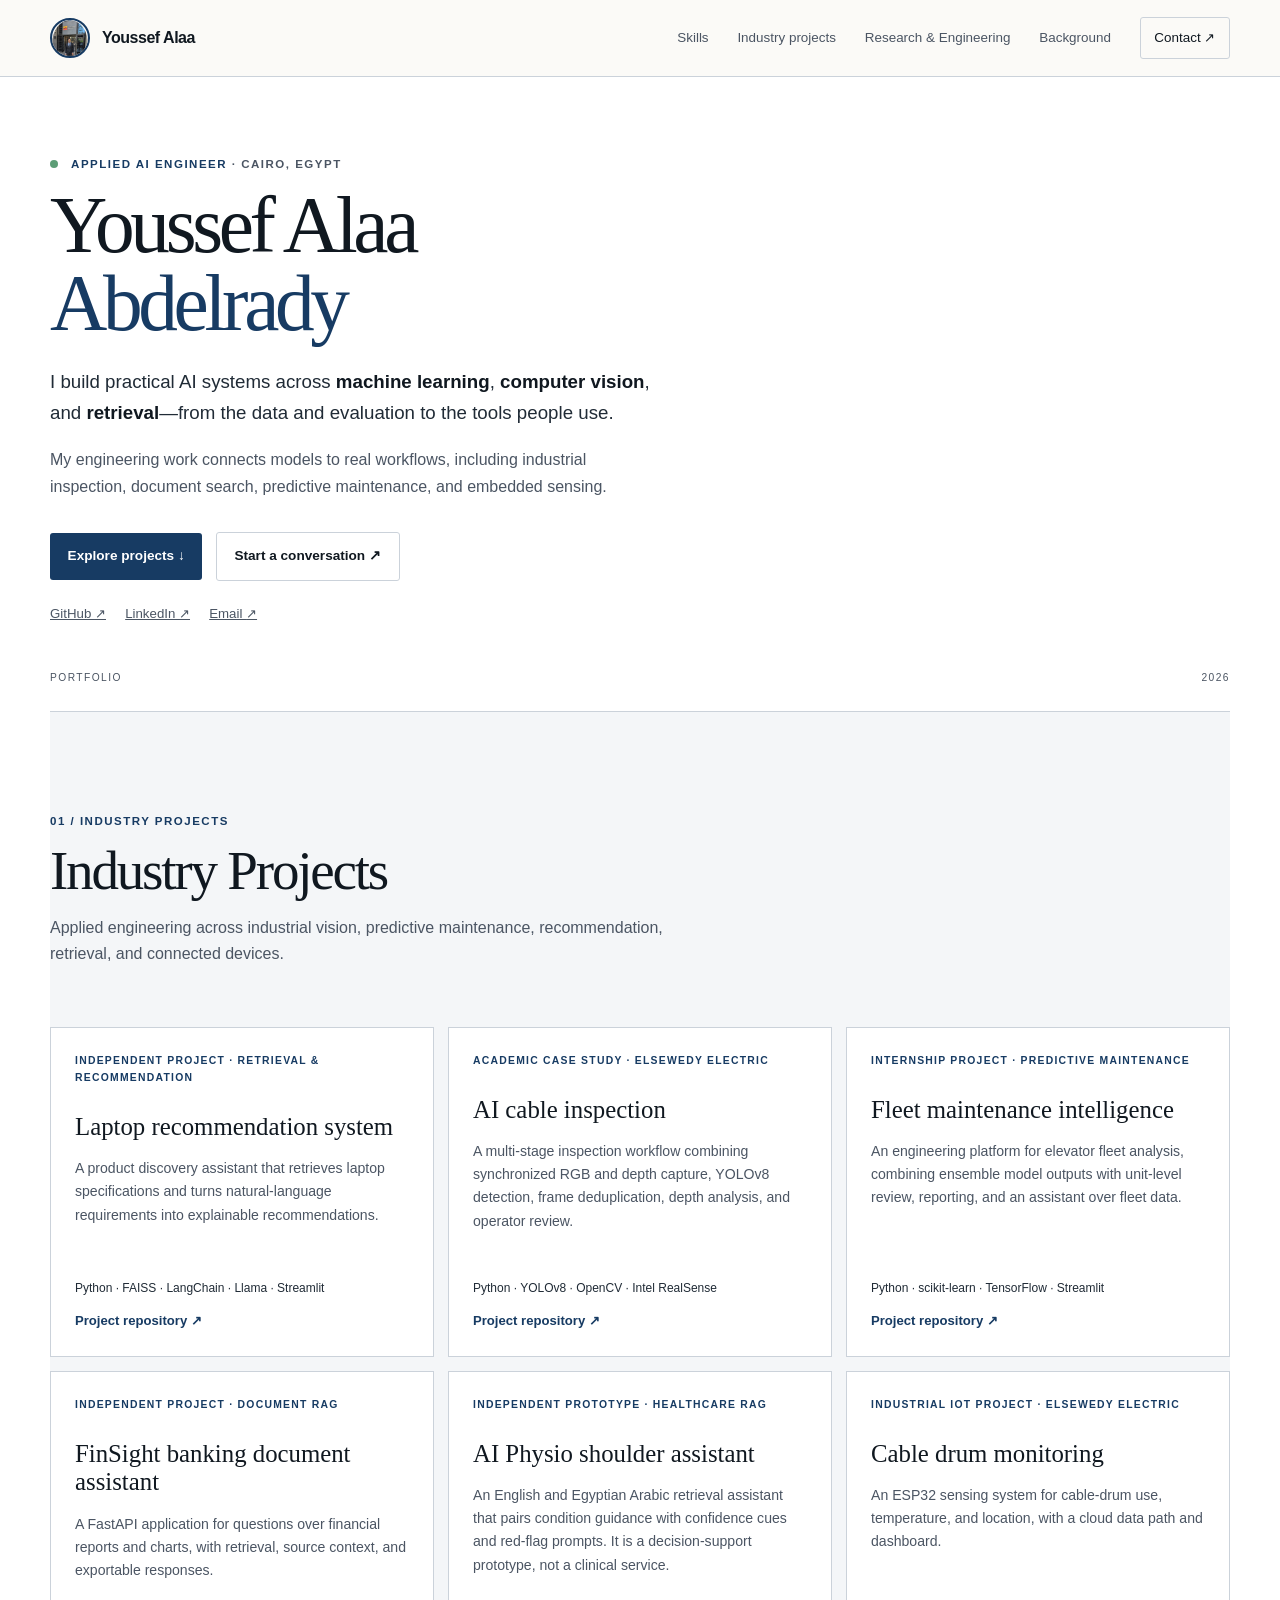
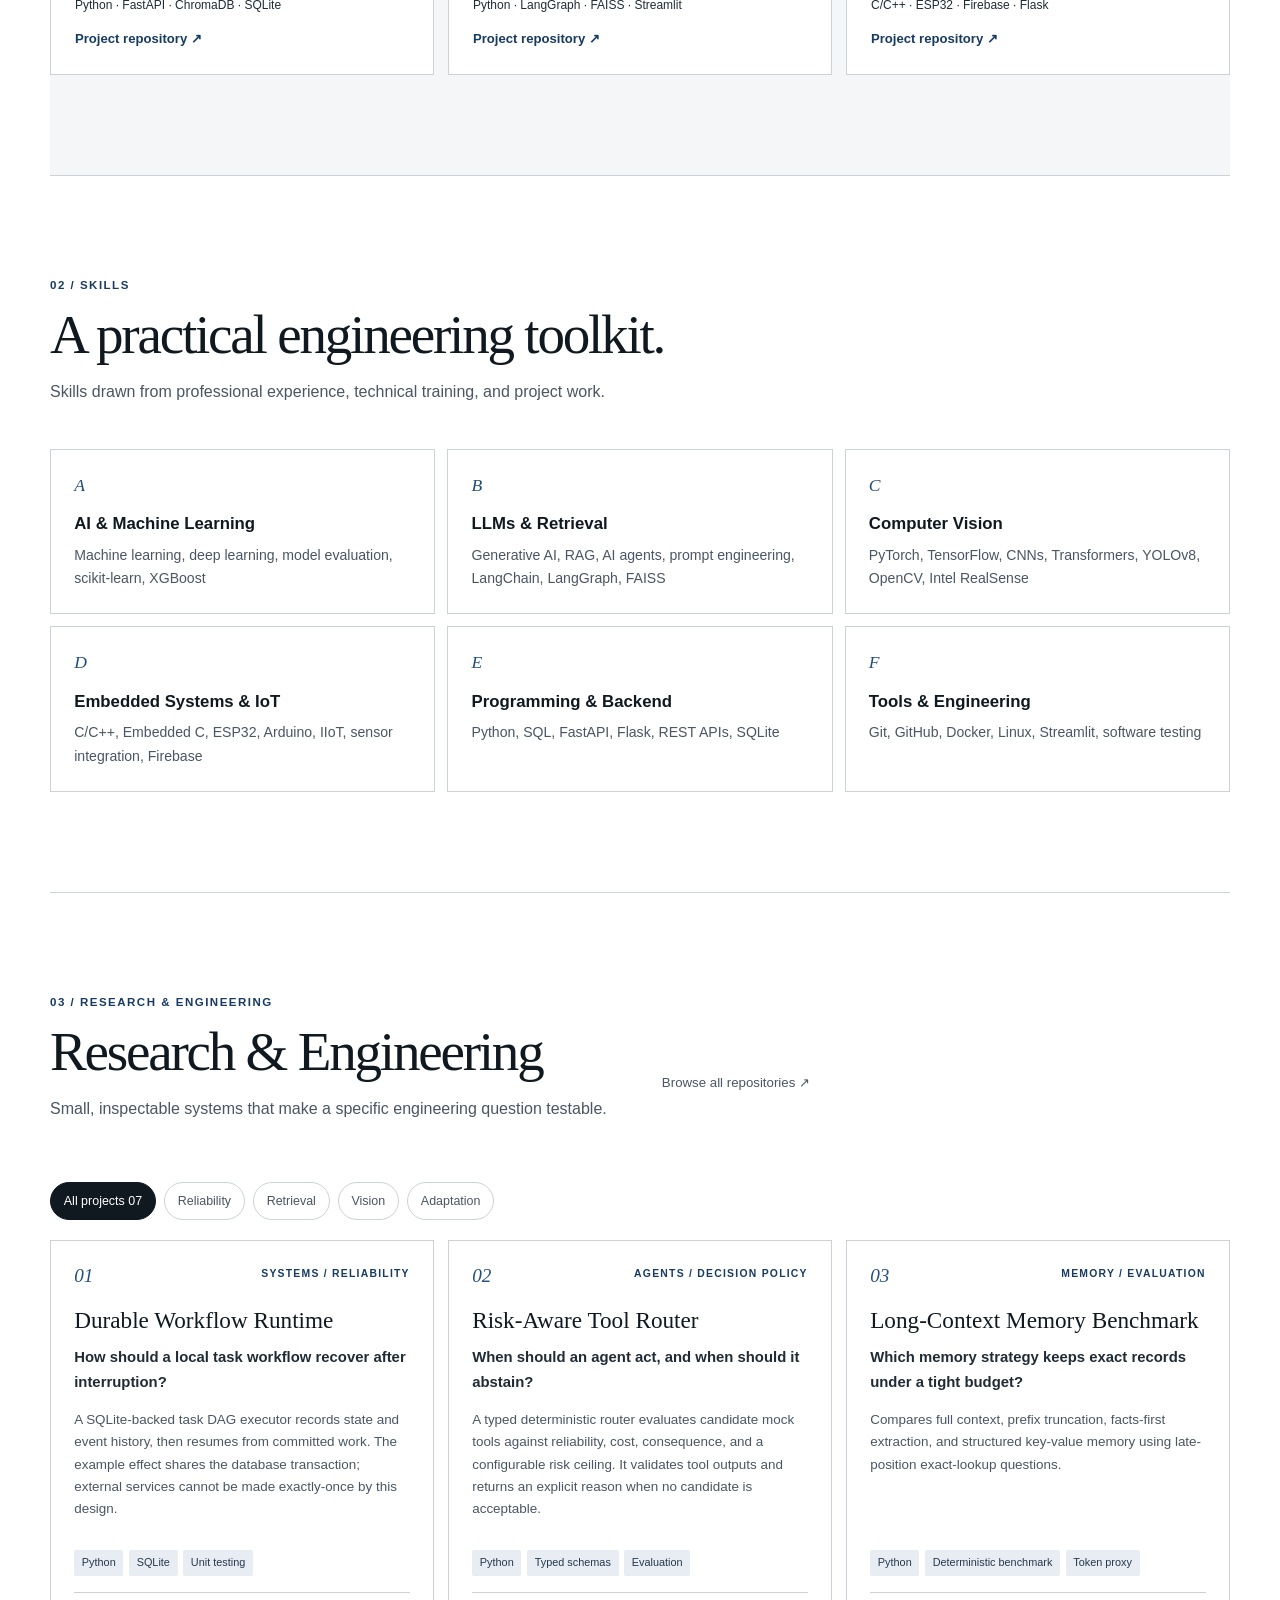
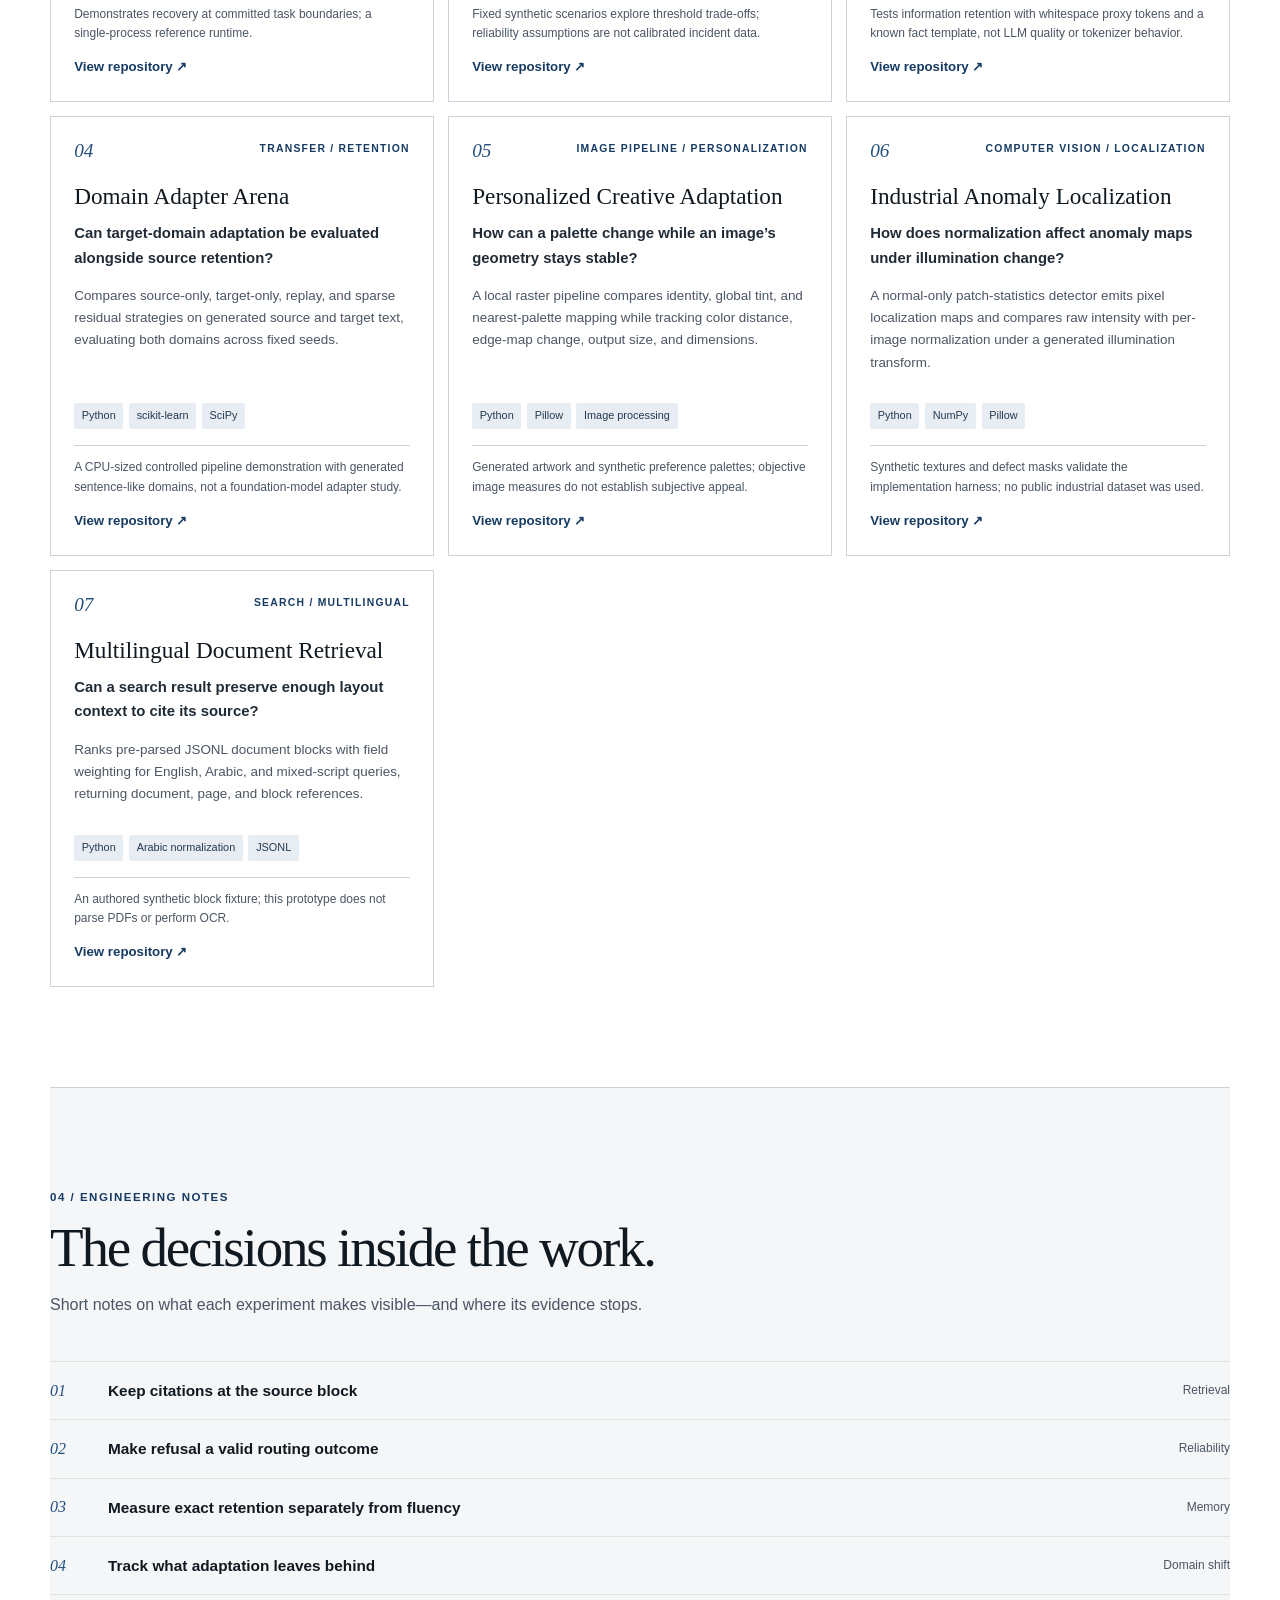
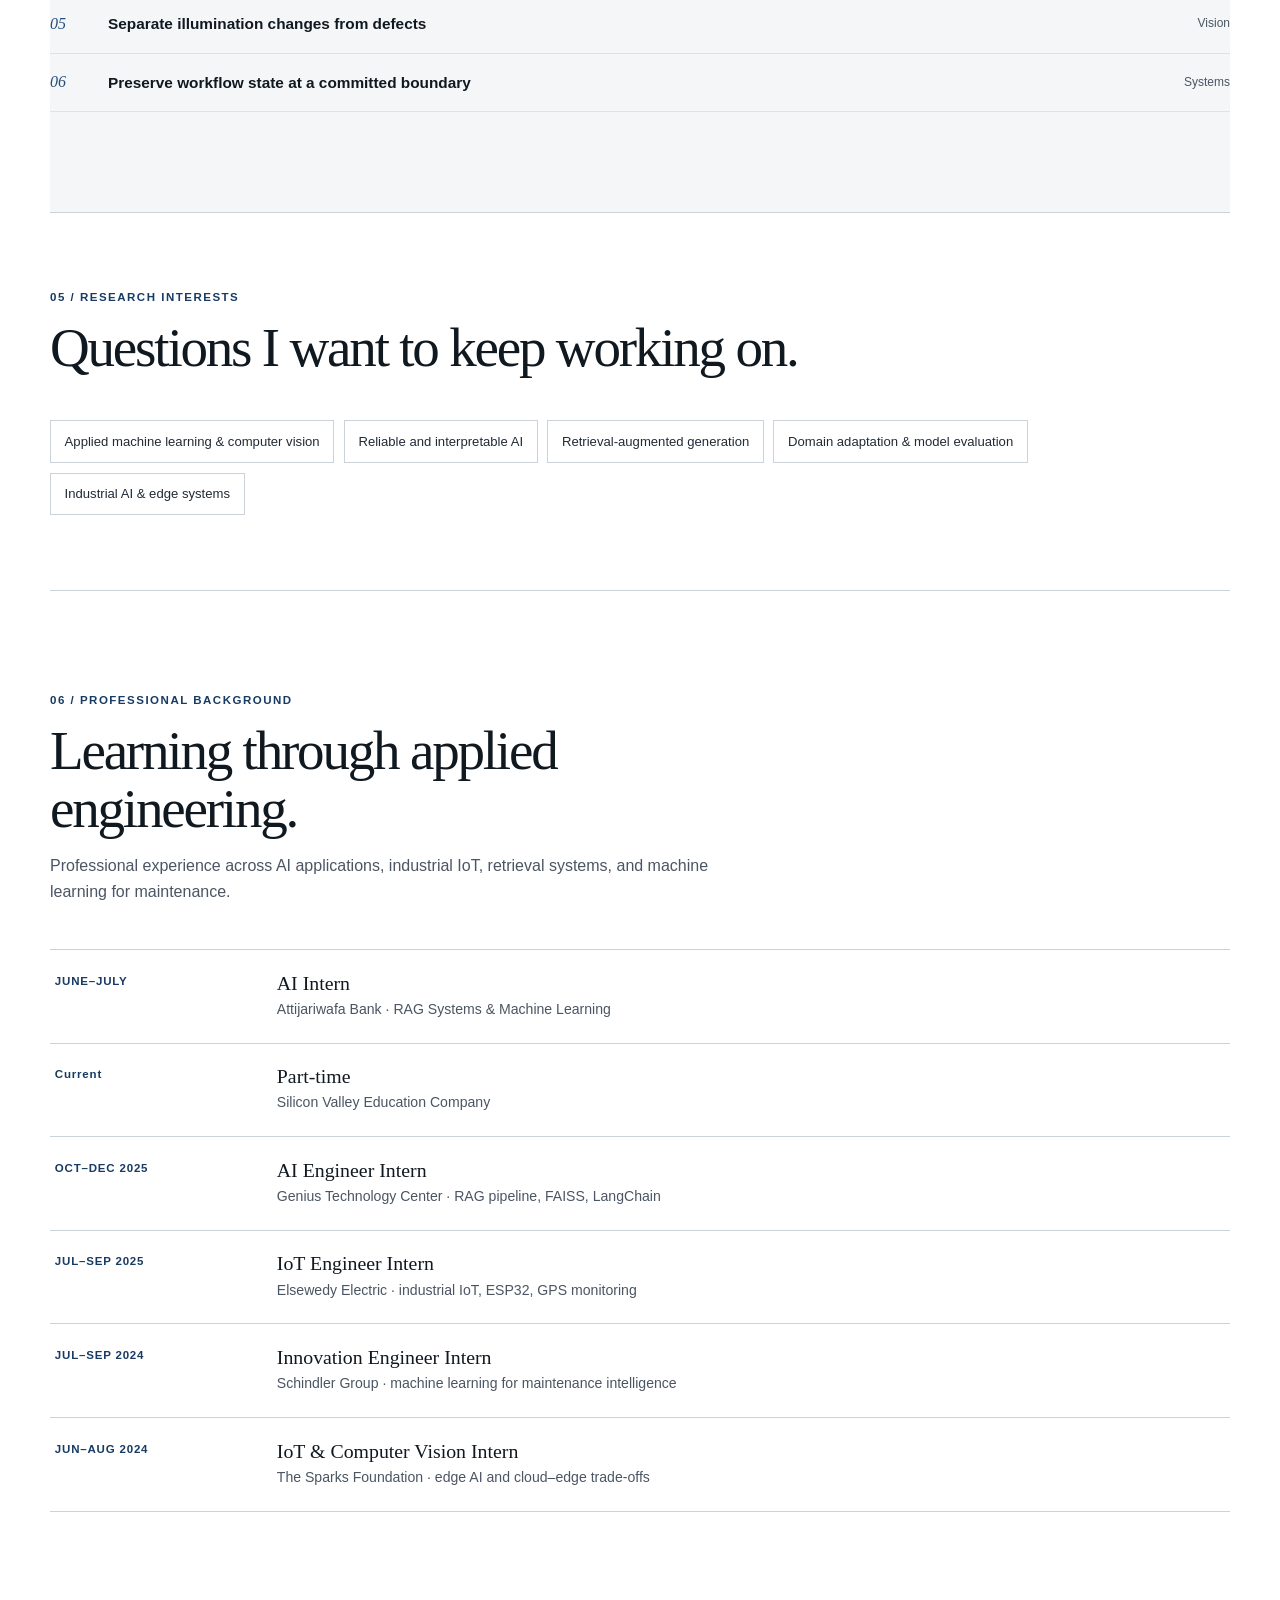
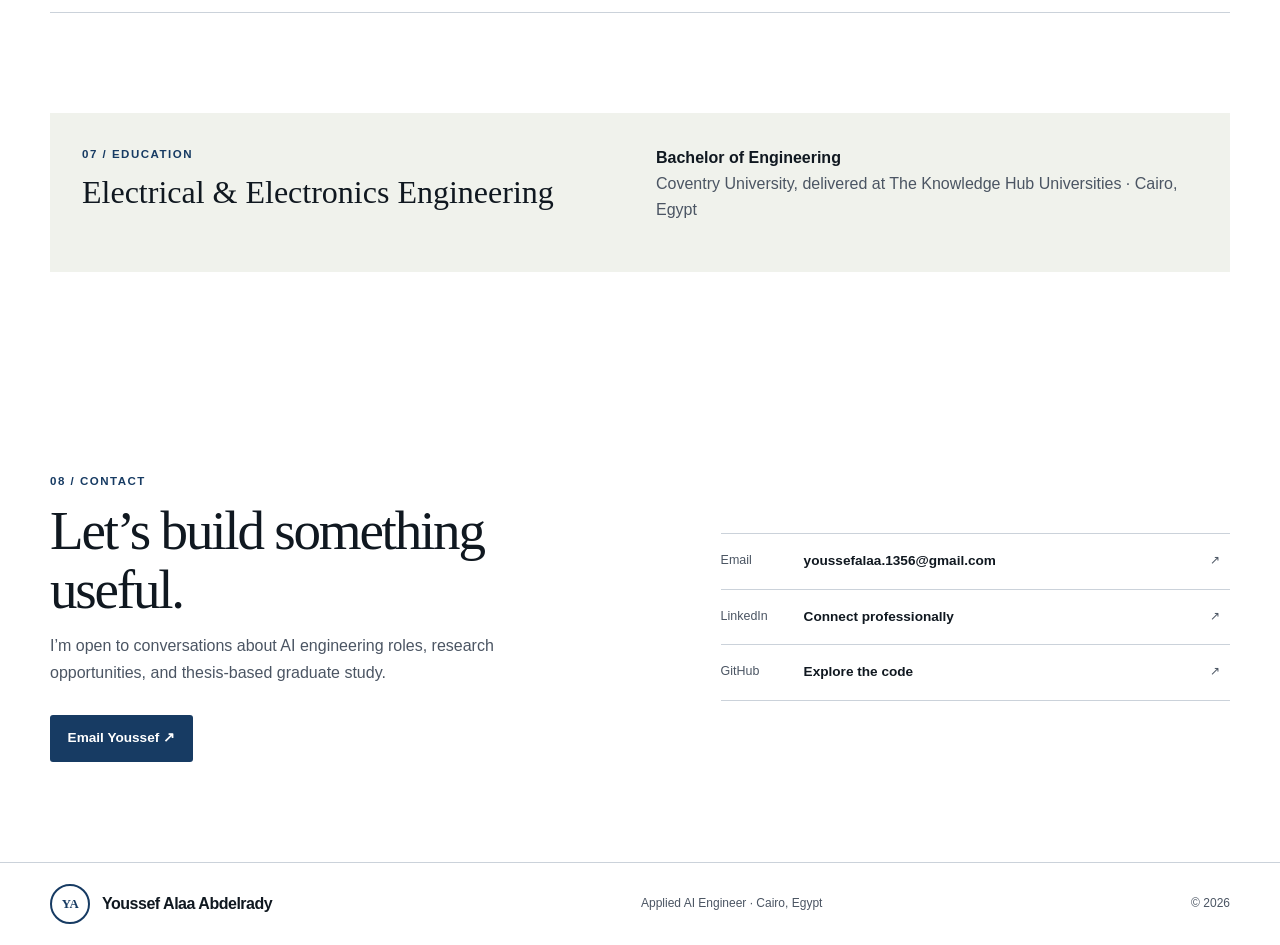
==== commit cb283965: "feat: expand skills and add subtle motion" ====
--- a/index.html
+++ b/index.html
@@ -13,8 +13,8 @@
   <link rel="canonical" href="https://youssef-al-eng.github.io/">
   <link rel="icon" href="favicon.svg?v=portfolio-v3" type="image/svg+xml">
   <title>Youssef Alaa Abdelrady — Applied AI Engineer</title>
-  <link rel="stylesheet" href="style.css?v=portfolio-v3">
-  <script src="nav.js?v=portfolio-v3" defer></script>
+  <link rel="stylesheet" href="style.css?v=portfolio-v4">
+  <script src="nav.js?v=portfolio-v4" defer></script>
 </head>
 <body>
   <a class="skip-link" href="#main">Skip to content</a>
@@ -54,14 +54,14 @@
     </section>
 
     <section class="section-shell section-block skills-section" id="skills" aria-labelledby="skills-title">
-      <div class="section-heading"><p class="eyebrow">02 / Skills</p><h2 id="skills-title">Skills grounded in shipped projects.</h2><p class="section-intro">Tools and methods represented in the public project work.</p></div>
+      <div class="section-heading"><p class="eyebrow">02 / Skills</p><h2 id="skills-title">A practical engineering toolkit.</h2><p class="section-intro">Skills drawn from professional experience, technical training, and project work.</p></div>
       <div class="skills-grid">
-        <article class="skills-card"><span class="card-index">A</span><h3>AI &amp; Machine Learning</h3><p>Machine learning, deep learning, computer vision, model evaluation</p></article>
-        <article class="skills-card"><span class="card-index">B</span><h3>LLMs &amp; Retrieval</h3><p>RAG, LangChain, LangGraph, FAISS, information retrieval</p></article>
-        <article class="skills-card"><span class="card-index">C</span><h3>Computer Vision &amp; Data</h3><p>YOLOv8, OpenCV, Intel RealSense, image processing</p></article>
-        <article class="skills-card"><span class="card-index">D</span><h3>Embedded Systems &amp; IoT</h3><p>ESP32, Arduino, sensor integration, Firebase</p></article>
-        <article class="skills-card"><span class="card-index">E</span><h3>Programming &amp; Backend</h3><p>Python, FastAPI, Flask, REST APIs, SQLite</p></article>
-        <article class="skills-card"><span class="card-index">F</span><h3>Tools &amp; Engineering</h3><p>Git, GitHub, Streamlit, experimentation, software testing</p></article>
+        <article class="skills-card"><span class="card-index">A</span><h3>AI &amp; Machine Learning</h3><p>Machine learning, deep learning, model evaluation, scikit-learn, XGBoost</p></article>
+        <article class="skills-card"><span class="card-index">B</span><h3>LLMs &amp; Retrieval</h3><p>Generative AI, RAG, AI agents, prompt engineering, LangChain, LangGraph, FAISS</p></article>
+        <article class="skills-card"><span class="card-index">C</span><h3>Computer Vision</h3><p>PyTorch, TensorFlow, CNNs, Transformers, YOLOv8, OpenCV, Intel RealSense</p></article>
+        <article class="skills-card"><span class="card-index">D</span><h3>Embedded Systems &amp; IoT</h3><p>C/C++, Embedded C, ESP32, Arduino, IIoT, sensor integration, Firebase</p></article>
+        <article class="skills-card"><span class="card-index">E</span><h3>Programming &amp; Backend</h3><p>Python, SQL, FastAPI, Flask, REST APIs, SQLite</p></article>
+        <article class="skills-card"><span class="card-index">F</span><h3>Tools &amp; Engineering</h3><p>Git, GitHub, Docker, Linux, Streamlit, software testing</p></article>
       </div>
     </section>
 
--- a/style.css
+++ b/style.css
@@ -5,3 +5,20 @@
 @media(max-width:760px){.nav-toggle{display:grid;gap:5px;border:0;background:none;padding:10px}.nav-toggle span{display:block;width:22px;height:1px;background:var(--ink)}.site-nav{display:none;position:absolute;top:75px;left:0;right:0;background:var(--paper);border-bottom:1px solid var(--line);padding:1rem 18px 1.4rem;align-items:stretch;gap:.25rem;flex-direction:column}.site-nav.is-open{display:flex}.site-nav a{padding:.6rem;min-height:44px;display:flex;align-items:center}}
 @media (max-width:600px){html{scroll-padding-top:72px}.header-inner,.section-shell,.footer-inner{width:calc(100% - 36px)}.header-inner{height:68px}.wordmark{font-size:.88rem}.nav-toggle{display:grid;gap:5px;border:0;background:none;padding:10px}.nav-toggle span{display:block;width:22px;height:1px;background:var(--ink)}.site-nav{display:none;position:absolute;top:67px;left:0;right:0;background:var(--paper);border-bottom:1px solid var(--line);padding:1rem 18px 1.4rem;align-items:stretch;gap:.25rem;flex-direction:column}.site-nav.is-open{display:flex}.site-nav a{padding:.6rem;min-height:44px;display:flex;align-items:center}.hero{display:block;min-height:0;padding-block:58px 45px}.hero-copy{max-width:760px}.motion-code{right:0;top:15%;font-size:.66rem}.systems-diagram{display:none}.visual-caption{bottom:0}.hero-index{position:static;margin-top:1.5rem}.hero h1{font-size:clamp(3rem,14vw,4rem)}.hero-lede{font-size:1rem}.section-block{padding-block:68px}.section-heading h2,.contact-copy h2{font-size:2.5rem}.section-heading-row{display:block}.text-link{display:inline-block;margin:0}.skills-grid,.project-grid,.applied-grid{grid-template-columns:1fr}.applied-card,.project-card{min-height:0!important;grid-column:auto!important}.timeline-row{grid-template-columns:1fr;gap:.35rem;padding:1rem .1rem}.education-panel,.contact-section{grid-template-columns:1fr;gap:1.25rem}.education-panel{padding:1.3rem}.contact-section{padding-block:70px}.deep-dive-list summary{grid-template-columns:30px 1fr;gap:.6rem}.summary-domain{grid-column:2}.deep-dive-list details p{margin-left:38px}.footer-inner{padding-block:1rem;flex-wrap:wrap}.footer-inner>span{font-size:.68rem}}
 @media(prefers-reduced-motion:reduce){html{scroll-behavior:auto}*,*::before,*::after{animation-duration:.01ms!important;animation-iteration-count:1!important;scroll-behavior:auto!important;transition-duration:.01ms!important}}
+
+/* Small, nonessential motion for the opening and skills cards. */
+.js .hero-copy{animation:hero-enter .65s cubic-bezier(.2,.7,.2,1) both}
+.skills-card{position:relative;overflow:hidden;transition:transform .25s ease,box-shadow .25s ease,border-color .25s ease}
+.skills-card::before{content:"";position:absolute;inset:0 0 auto;height:3px;background:var(--teal);transform:scaleX(0);transform-origin:left;transition:transform .25s ease}
+.skills-card:hover,.skills-card:focus-within{border-color:#91a4b8}
+.skills-card:hover::before,.skills-card:focus-within::before{transform:scaleX(1)}
+.js.reveal-ready .skills-card.reveal{opacity:0;transform:translateY(14px);transition:opacity .5s ease,transform .5s cubic-bezier(.2,.7,.2,1),box-shadow .25s ease,border-color .25s ease}
+.js.reveal-ready .skills-card.reveal.is-visible{opacity:1;transform:translateY(0)}
+.js.reveal-ready .skills-card.reveal.is-visible:hover,.js.reveal-ready .skills-card.reveal.is-visible:focus-within{transform:translateY(-4px);box-shadow:0 15px 38px #26332c0d}
+.js.reveal-ready .skills-card.reveal:nth-child(2){transition-delay:.06s}
+.js.reveal-ready .skills-card.reveal:nth-child(3){transition-delay:.12s}
+.js.reveal-ready .skills-card.reveal:nth-child(4){transition-delay:.18s}
+.js.reveal-ready .skills-card.reveal:nth-child(5){transition-delay:.24s}
+.js.reveal-ready .skills-card.reveal:nth-child(6){transition-delay:.3s}
+@keyframes hero-enter{from{opacity:0;transform:translateY(12px)}to{opacity:1;transform:translateY(0)}}
+@media(prefers-reduced-motion:reduce){.js .hero-copy{animation:none}.js.reveal-ready .skills-card.reveal{opacity:1;transform:none;transition:none}}
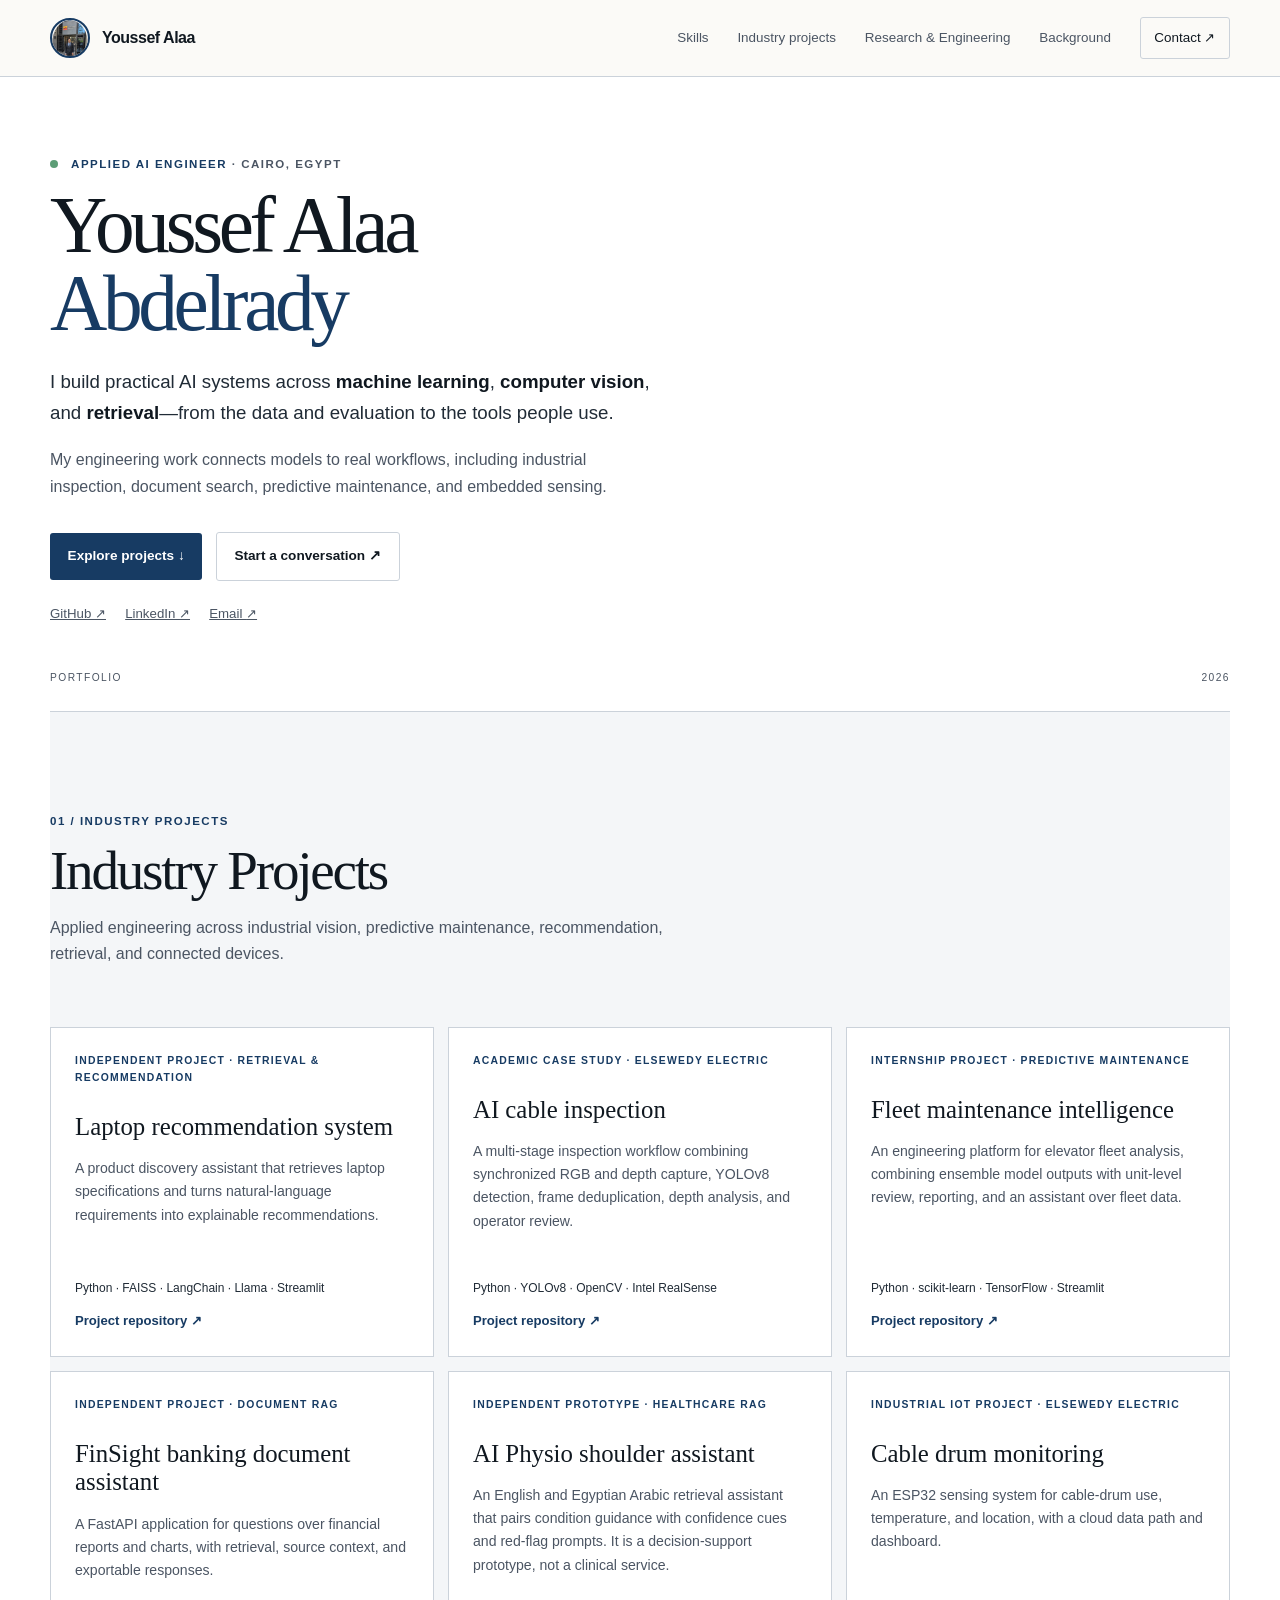
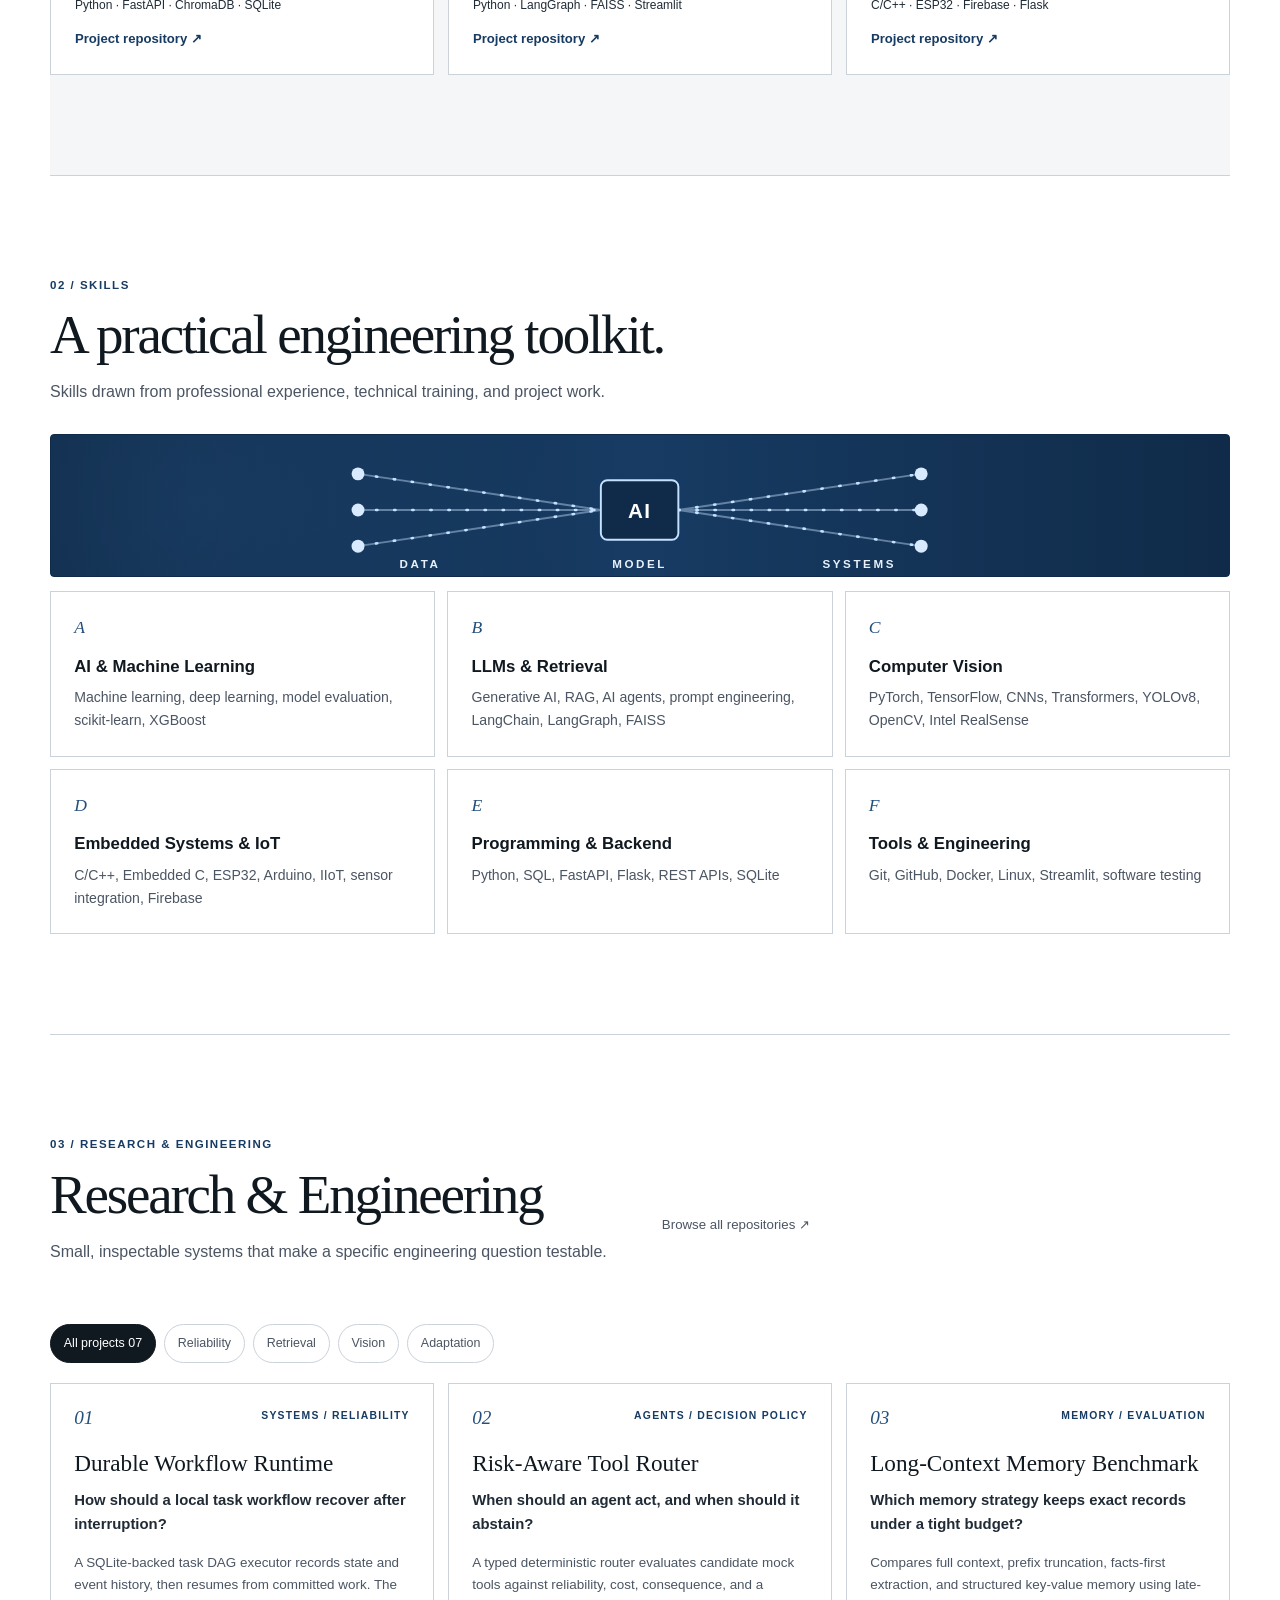
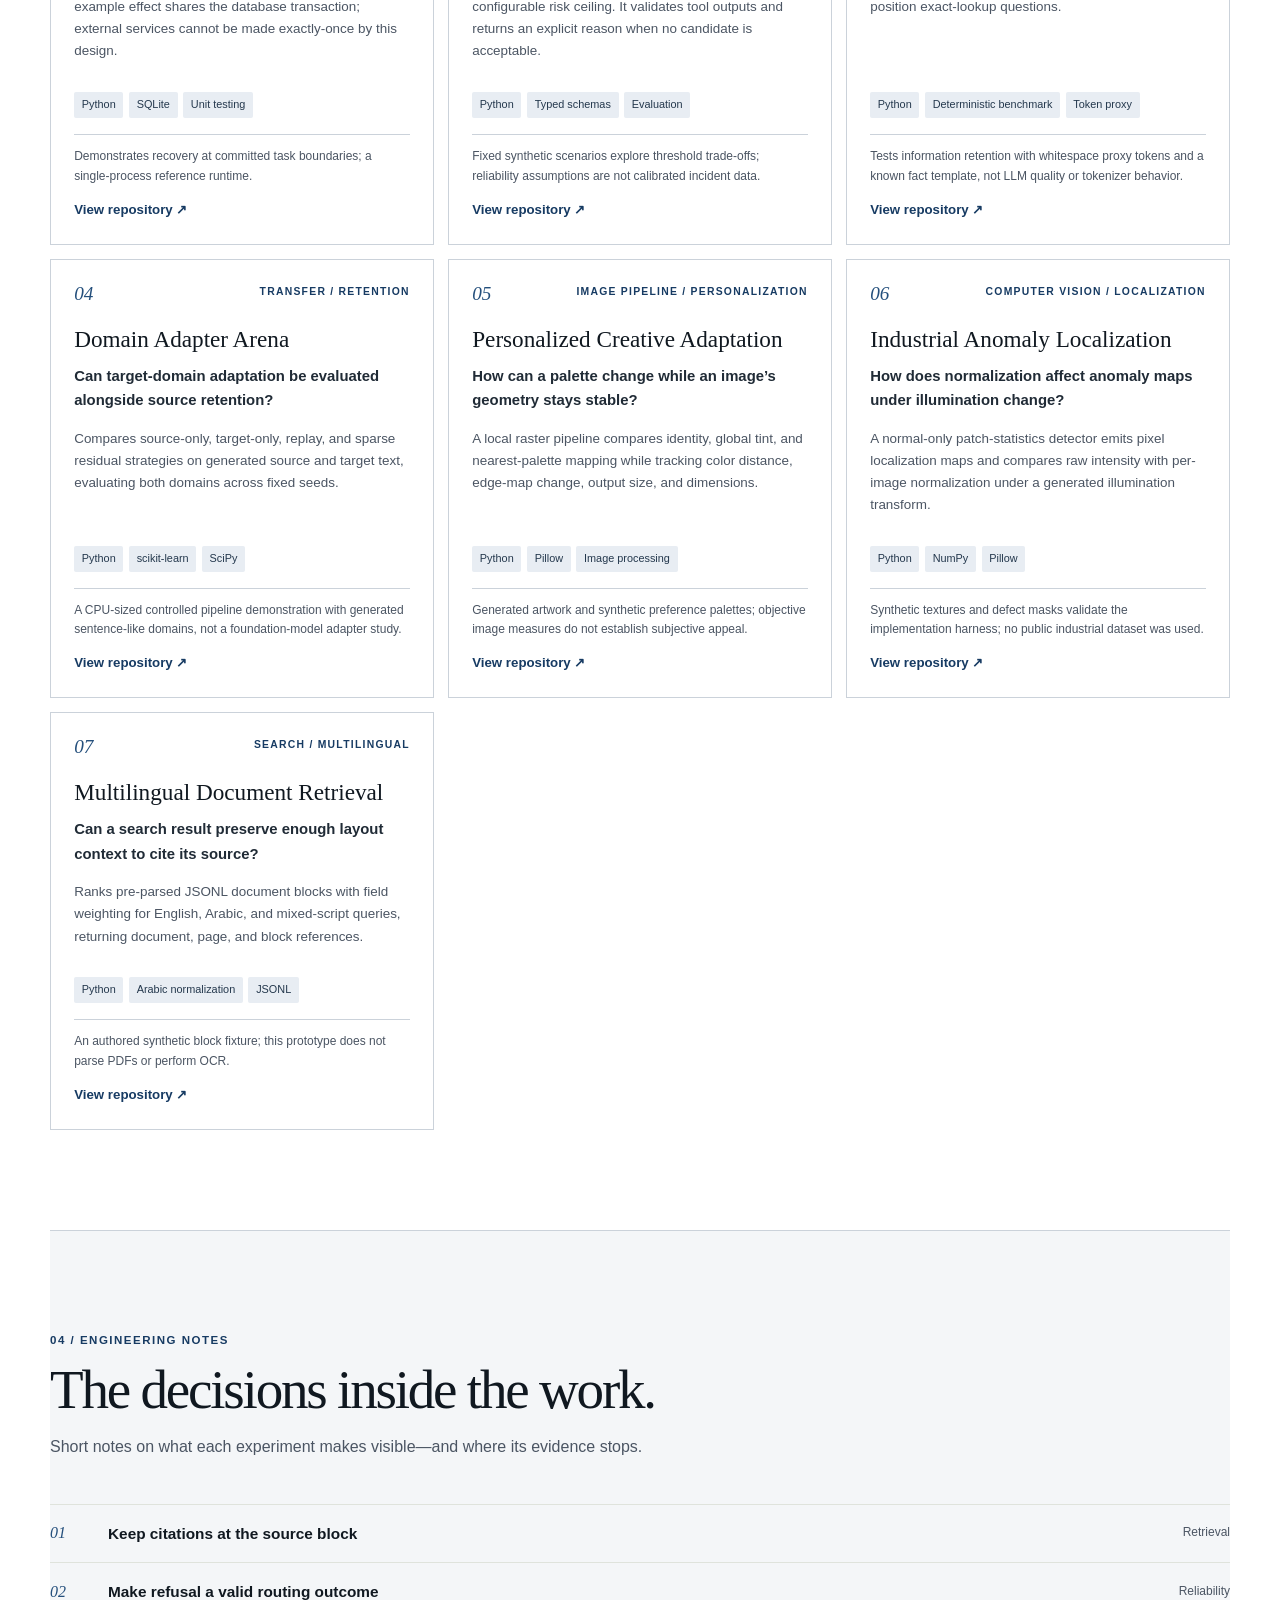
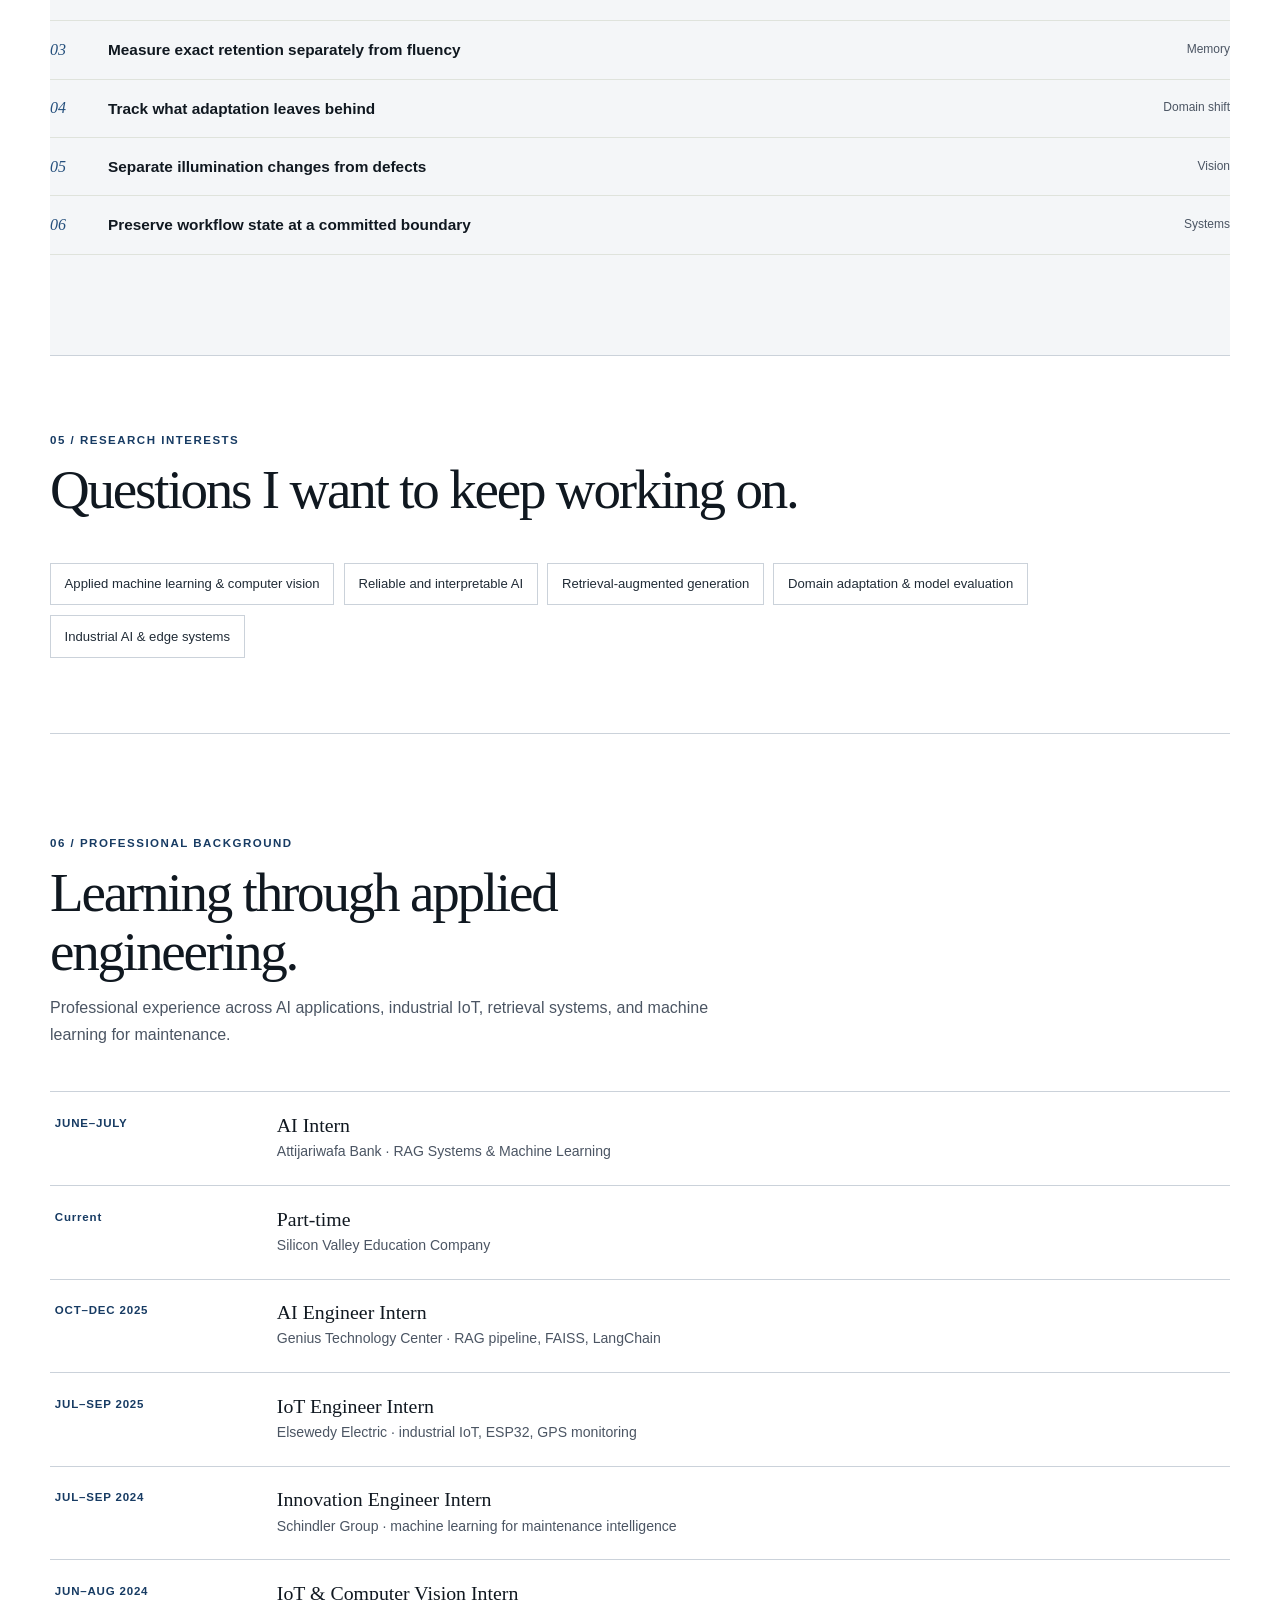
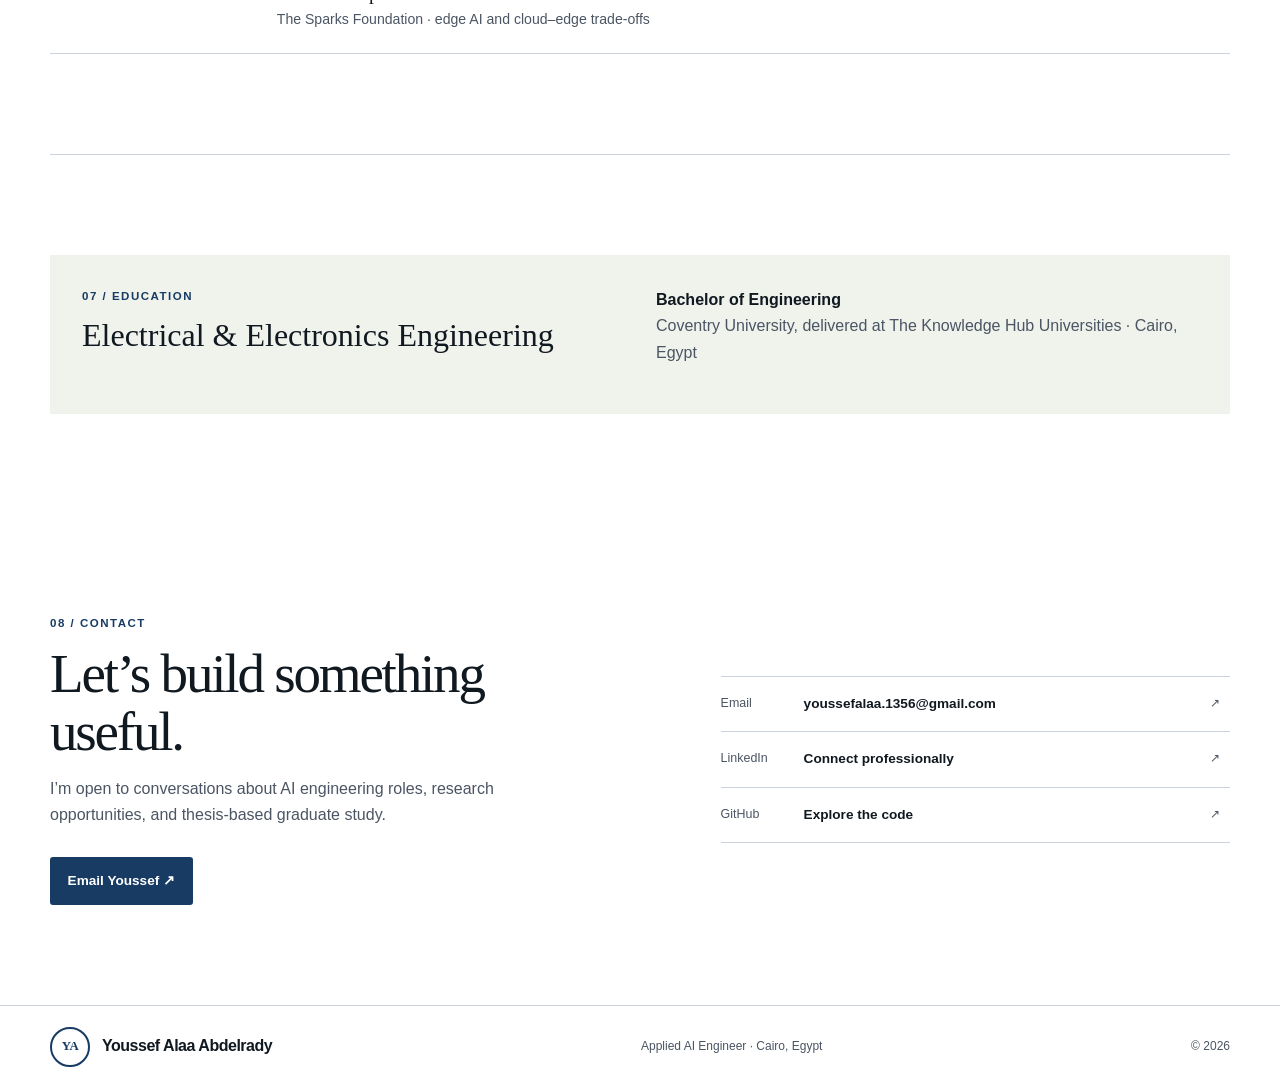
==== commit 72ae9c07: "feat: add animated AI network to skills" ====
--- a/index.html
+++ b/index.html
@@ -13,7 +13,7 @@
   <link rel="canonical" href="https://youssef-al-eng.github.io/">
   <link rel="icon" href="favicon.svg?v=portfolio-v3" type="image/svg+xml">
   <title>Youssef Alaa Abdelrady — Applied AI Engineer</title>
-  <link rel="stylesheet" href="style.css?v=portfolio-v4">
+  <link rel="stylesheet" href="style.css?v=portfolio-v5">
   <script src="nav.js?v=portfolio-v4" defer></script>
 </head>
 <body>
@@ -55,6 +55,16 @@
 
     <section class="section-shell section-block skills-section" id="skills" aria-labelledby="skills-title">
       <div class="section-heading"><p class="eyebrow">02 / Skills</p><h2 id="skills-title">A practical engineering toolkit.</h2><p class="section-intro">Skills drawn from professional experience, technical training, and project work.</p></div>
+      <div class="skills-network" aria-hidden="true">
+        <svg viewBox="0 0 520 96" role="presentation" focusable="false">
+          <path class="network-wire" d="M42 20 230 48M42 48H230M42 76 230 48M290 48 478 20M290 48H478M290 48 478 76" />
+          <path class="network-flow" d="M42 20 230 48M42 48H230M42 76 230 48M290 48 478 20M290 48H478M290 48 478 76" />
+          <circle class="network-node" cx="42" cy="20" r="5"/><circle class="network-node" cx="42" cy="48" r="5"/><circle class="network-node" cx="42" cy="76" r="5"/>
+          <rect class="network-core" x="230" y="25" width="60" height="46" rx="5"/><text class="network-core-label" x="260" y="54" text-anchor="middle">AI</text>
+          <circle class="network-node" cx="478" cy="20" r="5"/><circle class="network-node" cx="478" cy="48" r="5"/><circle class="network-node" cx="478" cy="76" r="5"/>
+          <text class="network-label" x="90" y="93" text-anchor="middle">DATA</text><text class="network-label" x="260" y="93" text-anchor="middle">MODEL</text><text class="network-label" x="430" y="93" text-anchor="middle">SYSTEMS</text>
+        </svg>
+      </div>
       <div class="skills-grid">
         <article class="skills-card"><span class="card-index">A</span><h3>AI &amp; Machine Learning</h3><p>Machine learning, deep learning, model evaluation, scikit-learn, XGBoost</p></article>
         <article class="skills-card"><span class="card-index">B</span><h3>LLMs &amp; Retrieval</h3><p>Generative AI, RAG, AI agents, prompt engineering, LangChain, LangGraph, FAISS</p></article>
--- a/style.css
+++ b/style.css
@@ -22,3 +22,16 @@
 .js.reveal-ready .skills-card.reveal:nth-child(6){transition-delay:.3s}
 @keyframes hero-enter{from{opacity:0;transform:translateY(12px)}to{opacity:1;transform:translateY(0)}}
 @media(prefers-reduced-motion:reduce){.js .hero-copy{animation:none}.js.reveal-ready .skills-card.reveal{opacity:1;transform:none;transition:none}}
+.skills-network{margin:-.9rem 0 14px;padding:.8rem 1.4rem .25rem;overflow:hidden;border:1px solid #102b49;border-radius:4px;background-color:#102b49;background-image:radial-gradient(circle at 12% 48%,#244f7c55 0,transparent 35%),linear-gradient(90deg,#102b49,#173b63 50%,#102b49)}
+.skills-network svg{display:block;width:100%;height:124px;overflow:visible}
+.network-wire{fill:none;stroke:#8da9c8;stroke-width:1.5;stroke-opacity:.65}
+.network-flow{fill:none;stroke:#c4e1ff;stroke-width:2;stroke-dasharray:1 13;stroke-linecap:round;animation:data-flow 2.2s linear infinite}
+.network-node{fill:#d8eaff;transform-box:fill-box;transform-origin:center;animation:network-pulse 2.4s ease-in-out infinite}
+.network-node:nth-of-type(2){animation-delay:.25s}.network-node:nth-of-type(3){animation-delay:.5s}.network-node:nth-of-type(4){animation-delay:.75s}.network-node:nth-of-type(5){animation-delay:1s}.network-node:nth-of-type(6){animation-delay:1.25s}
+.network-core{fill:#102b49;stroke:#c4e1ff;stroke-width:1.5}
+.network-core-label{fill:#fff;font:700 16px var(--body);letter-spacing:1px}
+.network-label{fill:#e8f1fb;font:700 9px var(--body);letter-spacing:2px}
+@keyframes data-flow{to{stroke-dashoffset:-28}}
+@keyframes network-pulse{0%,100%{opacity:.65;transform:scale(.85)}50%{opacity:1;transform:scale(1.3)}}
+@media(max-width:600px){.skills-network{margin:-.6rem 0 12px;padding:.45rem .65rem .15rem}.skills-network svg{height:86px}}
+@media(prefers-reduced-motion:reduce){.network-flow,.network-node{animation:none}}
